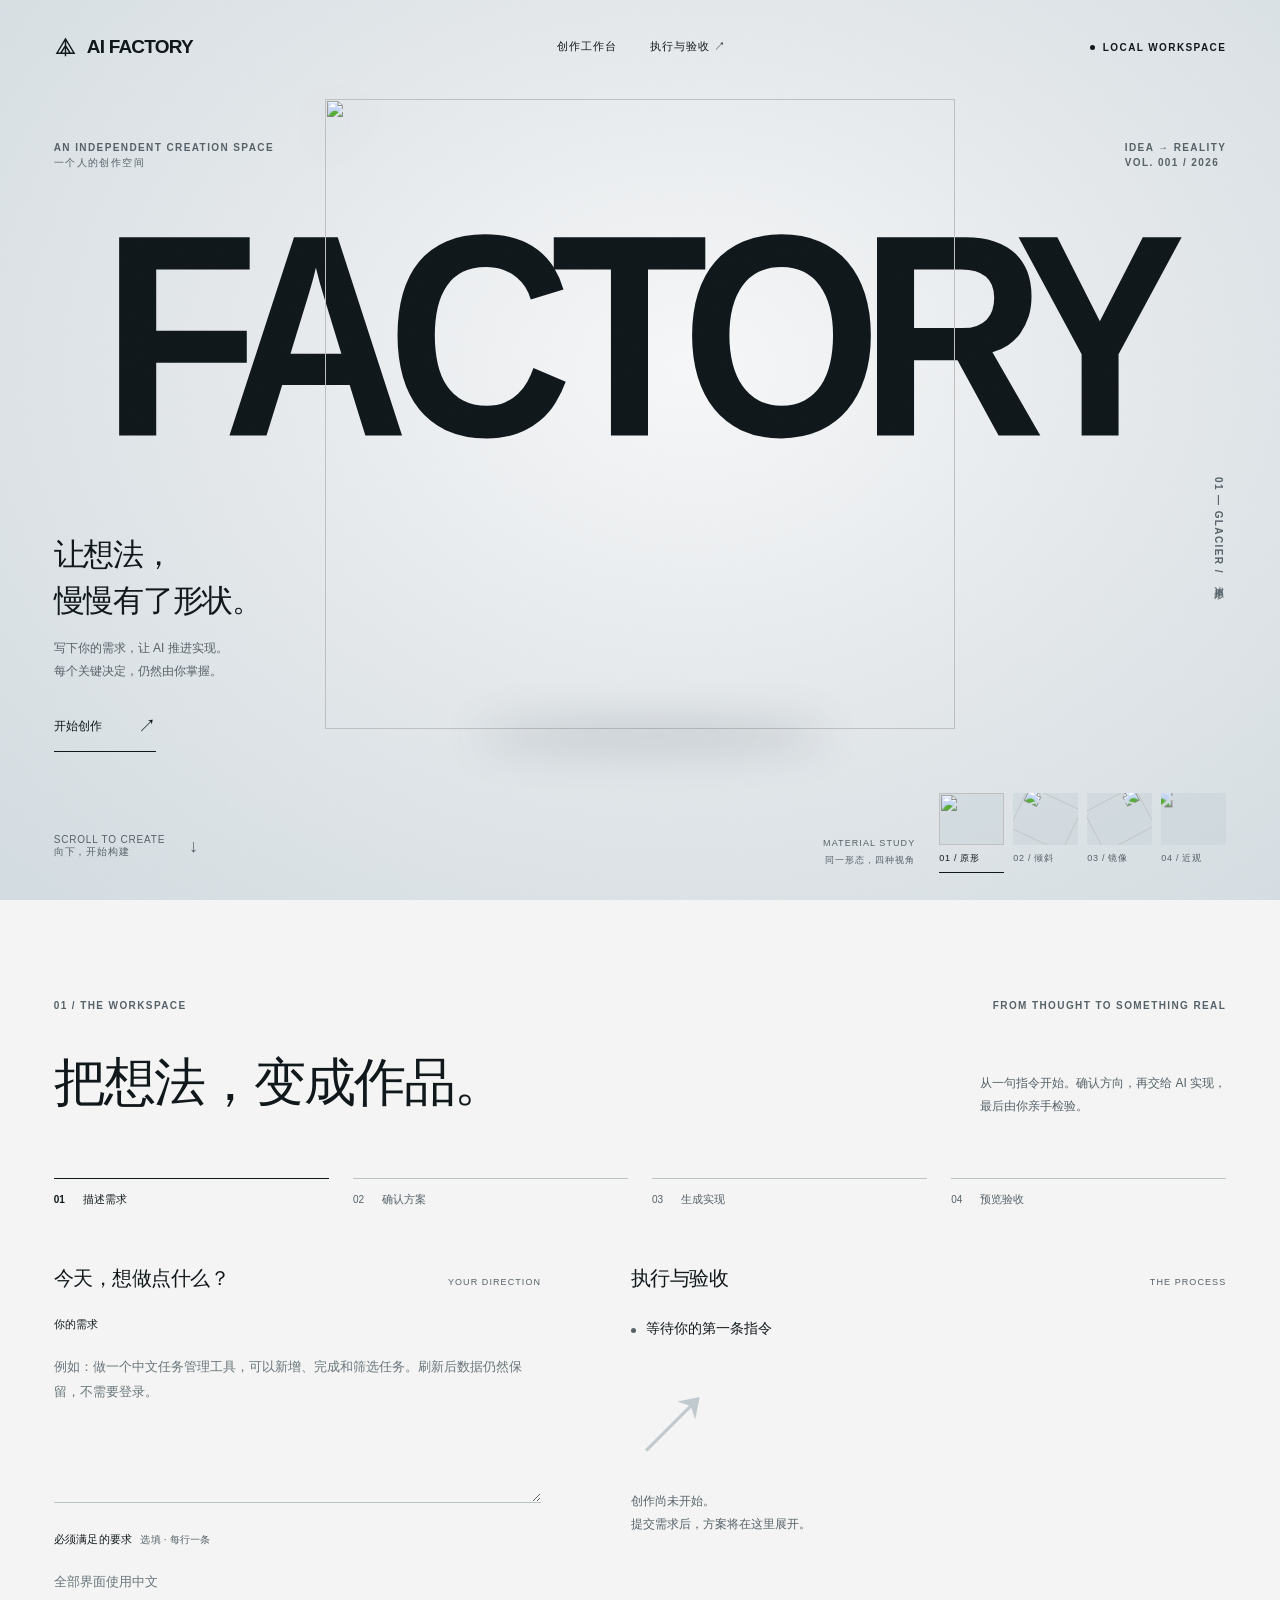
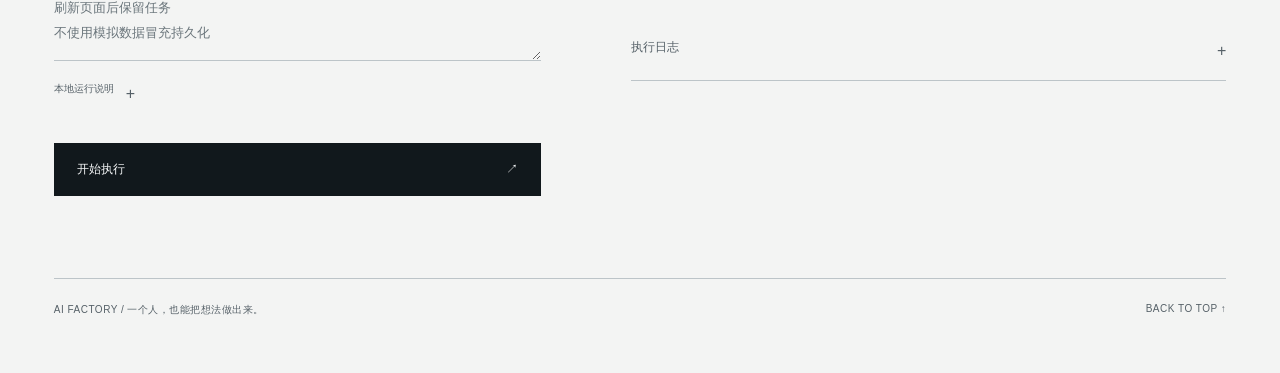
==== orchestration/web_ui.html @ e08581ed "fix(web): hide unfocused skip link during long-page rendering" ====
<!doctype html>
<html lang="zh-CN">
<head>
<meta charset="utf-8">
<meta name="viewport" content="width=device-width,initial-scale=1">
<meta name="theme-color" content="#e4e8eb">
<title>AI Factory — 从想法，到作品</title>
<link rel="preload" as="image" href="/assets/glacier.png">
<link rel="icon" type="image/png" href="/assets/glacier.png">
<style>
/* Arctic editorial: typography, a single material study, and open space. */
.skip-link:not(:focus){clip-path:inset(50%)}
:root{--canvas:#e4e8eb;--paper:#f3f4f3;--ink:#11181c;--muted:#566168;--line:#bcc4c8;--ease:cubic-bezier(.22,1,.36,1);--gutter:clamp(24px,4.2vw,80px);font-family:Arial,"Microsoft YaHei",sans-serif;color:var(--ink);background:var(--canvas);font-synthesis:none}
*{box-sizing:border-box}html{scroll-behavior:smooth;scroll-padding-top:32px}body{margin:0}::selection{background:#263c46;color:#fff}a{color:inherit}button,textarea{font:inherit}button,a,summary{-webkit-tap-highlight-color:transparent}button{cursor:pointer}button:disabled{opacity:.45;cursor:wait}[hidden]{display:none!important}a:focus-visible,button:focus-visible,summary:focus-visible,textarea:focus-visible{outline:2px solid #314e60;outline-offset:5px}.skip-link{position:fixed;top:12px;left:12px;transform:translateY(-160%);background:var(--ink);color:white;padding:14px;z-index:20}.skip-link:focus{transform:none}
.micro{font-size:10px;line-height:1.5;letter-spacing:.14em;text-transform:uppercase;font-weight:600}.muted{color:var(--muted);font-size:12px;line-height:1.9}.hero{position:relative;height:100svh;min-height:760px;max-height:1200px;isolation:isolate;overflow:hidden;background:radial-gradient(ellipse at 54% 41%,#f6f7f8 0%,#e4e8eb 48%,#d3dce1 100%)}
.grain{position:absolute;inset:0;width:100%;height:100%;pointer-events:none;opacity:.035;z-index:5}
.masthead{position:relative;z-index:6;padding:30px var(--gutter);display:flex;align-items:center;justify-content:space-between;gap:24px}.wordmark{font-size:19px;font-weight:800;letter-spacing:-.8px;text-decoration:none;display:flex;align-items:center;gap:10px}.wordmark svg{width:23px;height:23px}.masthead nav{display:flex;gap:34px}.masthead nav a{text-decoration:none;font-size:11px;letter-spacing:.08em;padding:9px 0;border-bottom:1px solid transparent}.masthead nav a:hover{border-color:var(--ink)}.local-label{display:flex;align-items:center;gap:8px}.local-label:before{content:'';height:5px;width:5px;background:var(--ink);border-radius:50%}
.hero-kicker{position:absolute;left:var(--gutter);top:140px;z-index:4;margin:0;color:var(--muted)}.edition{position:absolute;right:var(--gutter);top:140px;z-index:4;margin:0;color:var(--muted)}
.display-word{position:absolute;left:0;top:26%;width:100%;margin:0;text-align:center;font-size:clamp(130px,20.1vw,380px);line-height:.8;letter-spacing:-.085em;font-weight:900;transform:scaleY(1.12);padding-right:.055em;user-select:none;animation:word-enter 1.4s var(--ease) both}
.art-parallax{position:absolute;left:50%;top:46%;width:min(53vw,70vh,780px);aspect-ratio:1;translate:-50% -50%;z-index:2;pointer-events:none;transform:translate3d(var(--px,0px),var(--py,0px),0) rotate(var(--pr,0deg));transition:transform .9s var(--ease)}
.art-parallax:after{content:'';position:absolute;left:24%;right:20%;bottom:-3%;height:4%;border-radius:50%;background:#465761;filter:blur(22px);opacity:.25}.scene{position:absolute;inset:0;margin:0;opacity:0;transform:scale(.93);filter:blur(10px);transition:opacity .85s var(--ease),transform 1s var(--ease),filter .9s var(--ease)}.scene.active{opacity:1;transform:scale(1);filter:blur(0)}.scene img{display:block;width:100%;height:100%;object-fit:contain;filter:drop-shadow(0 12px 22px #3a4e5914)}.scene--tilt img{transform:rotate(25deg) scale(.9)}.scene--reverse img{transform:rotate(-28deg) scaleX(-1) scale(.88)}.scene--detail img{transform:rotate(8deg) scale(1.22)}.art-enter{position:absolute;inset:0;animation:art-enter 1.7s var(--ease) both}
.material-index{position:absolute;top:53%;right:var(--gutter);writing-mode:vertical-rl;color:var(--muted);z-index:4}.hero-copy{position:absolute;bottom:148px;left:var(--gutter);z-index:4;max-width:320px;animation:copy-enter 1.5s .2s var(--ease) both}.hero-copy h1{font-size:clamp(27px,2.4vw,38px);line-height:1.5;font-weight:500;letter-spacing:-1.3px;margin:0 0 13px}.hero-copy p{font-size:12px;line-height:1.9;color:var(--muted);margin:0;max-width:255px}.text-link{display:inline-flex;align-items:center;justify-content:space-between;gap:36px;padding:13px 0;border-bottom:1px solid var(--ink);text-decoration:none;font-size:12px;transition:gap .3s var(--ease)}.text-link:hover{gap:50px}.hero-copy .text-link{margin-top:18px}.arrow{font-size:18px;font-weight:400}
.hero-bottom{position:absolute;left:var(--gutter);right:var(--gutter);bottom:27px;z-index:6;display:flex;justify-content:space-between;align-items:flex-end;gap:30px;animation:copy-enter 1.5s .4s var(--ease) both}.scroll-note{display:flex;gap:24px;align-items:center;text-decoration:none;color:var(--muted);font-size:10px;letter-spacing:.08em;padding:14px 0}.scroll-note span:last-child{font-size:18px}.study-selector{display:flex;align-items:flex-end;gap:24px}.study-caption{font-size:9px;line-height:1.9;letter-spacing:.12em;color:var(--muted);text-align:right;padding-bottom:4px}.scene-controls{display:flex;gap:9px}.scene-button{width:65px;padding:0;border:0;border-bottom:1px solid transparent;background:transparent;color:var(--muted);text-align:left;transition:border-color .25s}.scene-button .thumb{display:block;height:52px;overflow:hidden;background:#b5c2cb40;transition:background .3s}.scene-button img{width:100%;height:100%;object-fit:contain;transition:transform .6s var(--ease)}.scene-button:nth-child(2) img{transform:rotate(25deg) scale(.9)}.scene-button:nth-child(3) img{transform:rotate(-28deg) scaleX(-1) scale(.88)}.scene-button:nth-child(4) img{transform:scale(1.45)}.scene-button span:last-child{display:block;font-size:9px;letter-spacing:.08em;padding:7px 0}.scene-button[aria-pressed=true]{border-color:var(--ink);color:var(--ink)}.scene-button:hover .thumb{background:#acbac780}.scene-button:hover img{scale:1.07}
.workbench{background:var(--paper);padding:98px var(--gutter) 56px;min-height:100svh}.section-topline{display:flex;justify-content:space-between;color:var(--muted);margin-bottom:34px}.workbench-heading{display:flex;justify-content:space-between;align-items:flex-end;gap:36px;margin-bottom:60px}.workbench-heading h2{font-size:clamp(32px,4.1vw,68px);font-weight:500;letter-spacing:-2px;line-height:1.35;margin:0}.workbench-heading p{max-width:270px;margin:0;font-size:12px;line-height:1.9;color:var(--muted)}.steps{display:grid;grid-template-columns:repeat(4,1fr);gap:24px;list-style:none;margin:0 0 58px;padding:0}.steps li{border-top:1px solid var(--line);padding-top:13px;display:flex;align-items:center;gap:18px;color:var(--muted);font-size:11px}.steps b{font-size:10px;font-weight:400}.steps .active{border-color:var(--ink);color:var(--ink)}.steps .active b{font-weight:700}.steps .done{border-color:#657a83}.steps .done b:after{content:' ✓';font-size:9px}
.workspace-grid{display:grid;grid-template-columns:minmax(0,.9fr) minmax(0,1.1fr);gap:clamp(40px,7vw,120px);align-items:start}.input-section,.execution-section{min-width:0}.section-heading{display:flex;justify-content:space-between;align-items:baseline;gap:20px;margin-bottom:24px}.section-heading h3{font-size:20px;font-weight:500;letter-spacing:-.5px;margin:0}.section-heading>span{font-size:9px;letter-spacing:.12em;color:var(--muted)}label{display:block;font-size:11px;letter-spacing:.02em;margin:25px 0 10px}.optional{color:var(--muted);font-size:10px;margin-left:8px}textarea{width:100%;border:0;border-bottom:1px solid var(--line);border-radius:0;background:transparent;color:var(--ink);padding:12px 0;font-size:14px;line-height:1.95;resize:vertical;min-height:80px;transition:border-color .25s}textarea::placeholder{color:#6a757b;font-size:13px}textarea:focus{outline:none;border-color:var(--ink);background:#e9edf060}textarea:focus-visible{outline-offset:3px}#idea{min-height:158px}#requirements{font-size:13px;min-height:104px}.environment-note{margin:15px 0}.environment-note summary{font-size:10px;color:var(--muted)}.environment-note p{font-size:11px;max-width:440px}button.primary{background:var(--ink);color:#f5f7f8;padding:17px 22px;display:inline-flex;justify-content:space-between;align-items:center;gap:42px;border:1px solid var(--ink);font-size:12px;min-height:50px;transition:background .25s,transform .25s}button.primary:hover:not(:disabled){background:#33434c;transform:translateY(-2px)}#start{width:100%;margin-top:20px}.secondary{color:var(--ink);background:none;border:0;border-bottom:1px solid var(--line);padding:12px 0;font-size:12px}.secondary:hover{border-color:var(--ink)}.decision-actions{display:flex;align-items:center;gap:24px;margin-top:22px}.error{font-size:12px;color:#9d332c;line-height:1.8;white-space:pre-wrap;overflow-wrap:anywhere}.error:not(:empty){margin-top:24px;padding:15px 0;border-top:1px solid #c57a72}
.status{font-size:14px;line-height:1.8;display:flex;align-items:baseline;gap:10px}.status:before{content:'';display:block;width:5px;height:5px;flex-shrink:0;border-radius:50%;background:var(--muted)}.busy .status:before{background:#314e60}.idle-space{min-height:260px;display:flex;flex-direction:column;justify-content:center;align-items:flex-start}.idle-symbol{font-size:84px;font-weight:200;line-height:1;letter-spacing:-7px;color:#c0c9ce}.idle-space p{color:var(--muted);font-size:12px;line-height:1.9;margin:22px 0}.busy .idle-space{display:none}details{border:0;border-bottom:1px solid var(--line);padding:16px 0;margin:0}summary{cursor:pointer;font-size:12px;font-weight:400;line-height:1.7;list-style:none;display:flex;justify-content:space-between;gap:16px}summary::-webkit-details-marker{display:none}summary:after{content:'+';font-size:16px;font-weight:400;color:var(--muted)}details[open]>summary:after{content:'−'}details[open]>summary{margin-bottom:18px}.environment-note{border:0;padding:0}.environment-note summary{justify-content:flex-start;gap:12px}.log-details{margin-top:20px}.log-details:not([open]){color:var(--muted)}pre{white-space:pre-wrap;overflow-wrap:anywhere;max-height:280px;overflow:auto;font:11px/1.9 Consolas,monospace;color:var(--muted);margin:0;padding:8px 0}#approval{margin-top:40px}#approvalTitle{font-size:26px;font-weight:500;letter-spacing:-.6px;margin:0 0 26px}.plan-section{margin:26px 0;line-height:1.9;font-size:13px;overflow-wrap:anywhere}.plan-section h3{font-size:11px;color:var(--muted);font-weight:400;letter-spacing:.06em;margin:0 0 12px}.plan-section p{margin:7px 0;white-space:pre-wrap}.plan-section ul{padding-left:18px;margin:10px 0}.plan-section li{padding-left:4px;margin:8px 0}.plan-section li::marker{color:#6d7c84}.plan-intro{margin:0 0 32px;padding:0 0 24px;border-bottom:1px solid var(--line)}.plan-intro strong{font-size:25px;line-height:1.5;font-weight:500;display:block;letter-spacing:-.5px}.plan-task{padding:16px 0;border-top:1px solid var(--line)}.plan-task:first-of-type{border:0}.plan-task strong{font-weight:500}.plan-task small{display:block;margin-top:8px;color:var(--muted)}.plan-meta{display:grid;grid-template-columns:75px minmax(0,1fr);gap:12px;margin:0 0 26px}.plan-meta dt{color:var(--muted)}.plan-meta dd{margin:0}details.plan-section{margin:0}.verification{margin-top:40px;padding-top:30px;border-top:1px solid var(--line)}#checks{list-style:none;padding:0;margin:0}#checks li{border-bottom:1px solid var(--line);padding:18px 0;white-space:pre-wrap;overflow-wrap:anywhere;font-size:12px;line-height:1.85}#summary{font-size:13px;line-height:1.9}#run-report{margin-top:24px}.footer{border-top:1px solid var(--line);margin-top:82px;padding-top:24px;display:flex;justify-content:space-between;gap:24px;color:var(--muted);font-size:10px;letter-spacing:.05em}.footer a{text-decoration:none}
@keyframes word-enter{from{opacity:0;transform:translateY(36px) scaleY(1.12)}to{opacity:1;transform:translateY(0) scaleY(1.12)}}@keyframes art-enter{from{opacity:0;transform:translateY(28px) scale(.93);filter:blur(8px)}to{opacity:1;transform:translateY(0) scale(1);filter:blur(0)}}@keyframes copy-enter{from{opacity:0;transform:translateY(16px)}to{opacity:1;transform:translateY(0)}}
@media(min-width:1800px){.hero-copy{bottom:180px}.workspace-grid{grid-template-columns:minmax(0,.8fr) minmax(0,1.2fr)}}
@media(max-width:1050px){.hero{min-height:720px}.art-parallax{width:min(64vw,64vh);top:43%}.display-word{top:27%}.hero-copy{bottom:135px}.hero-copy h1{font-size:28px}.workbench-heading{gap:28px}.workbench-heading p{max-width:235px}.workspace-grid{gap:42px}.study-caption{display:none}.hero-kicker,.edition{top:122px}}
@media(max-width:780px){.masthead{padding-top:23px}.local-label{display:none}.masthead nav{gap:24px}.hero{min-height:790px;max-height:1050px}.hero-kicker,.edition{top:108px;font-size:8px}.display-word{top:25%;font-size:20vw;letter-spacing:-.09em}.art-parallax{top:37%;width:min(69vw,490px)}.hero-copy{bottom:164px}.hero-copy h1{font-size:28px}.hero-copy p{max-width:290px}.material-index{top:37%;font-size:8px}.hero-bottom{bottom:25px}.hero-bottom .scroll-note{align-self:flex-end;font-size:8px;gap:12px}.scene-button{width:49px}.scene-button .thumb{height:43px}.scene-controls{gap:7px}.workbench{padding-top:65px}.workbench-heading{display:block;margin-bottom:38px}.workbench-heading p{margin-top:22px;max-width:350px}.steps{gap:14px;margin-bottom:42px}.steps li{gap:9px;font-size:10px}.workspace-grid{grid-template-columns:1fr;gap:60px}.section-heading h3{font-size:22px}.execution-section{border-top:1px solid var(--line);padding-top:32px}.idle-space{min-height:190px}.footer{margin-top:64px}.section-topline{margin-bottom:24px}}
@media(max-width:480px){.hero{height:100svh;min-height:760px}.wordmark{font-size:17px}.wordmark svg{width:19px}.masthead nav{gap:19px}.masthead nav a{font-size:10px}.masthead nav a:last-child{display:none}.hero-kicker{top:106px;max-width:180px}.edition{font-size:8px}.display-word{top:26%;font-size:20vw;letter-spacing:-.095em}.art-parallax{width:90vw;top:37%}.hero-copy{bottom:155px;max-width:290px}.hero-copy h1{font-size:27px;letter-spacing:-1px;margin-bottom:8px}.hero-copy p{font-size:11px;max-width:235px}.hero-copy .text-link{margin-top:10px}.material-index{right:19px;top:40%}.hero-bottom{align-items:flex-end;gap:10px}.scroll-note{max-width:92px;line-height:1.8}.scene-button{width:43px}.scene-button .thumb{height:39px}.scene-controls{gap:6px}.scene-button span:last-child{font-size:8px}.study-selector{gap:0}.workbench-heading h2{font-size:32px;letter-spacing:-1.5px}.section-topline{font-size:8px}.steps{gap:10px}.steps li{display:block;font-size:10px;line-height:1.8}.steps b{display:block;margin-bottom:4px}.footer{font-size:9px;flex-wrap:wrap}.plan-intro strong{font-size:22px}.decision-actions{gap:20px}.decision-actions .primary{gap:18px}}
@media(prefers-reduced-motion:reduce){html{scroll-behavior:auto}*,*:before,*:after{animation:none!important;transition:none!important}.art-parallax{transform:none!important}}
</style>
</head>
<body>
<a class="skip-link" href="#workspace">跳到需求输入</a>
<header class="hero" id="top">
  <svg class="grain" aria-hidden="true"><filter id="grain-noise"><feTurbulence type="fractalNoise" baseFrequency=".85" numOctaves="3" stitchTiles="stitch"/></filter><rect width="100%" height="100%" filter="url(#grain-noise)" opacity=".5"/></svg>
  <div class="masthead">
    <a class="wordmark" href="#top" aria-label="AI Factory 首页"><svg viewBox="0 0 24 24" fill="none" aria-hidden="true"><path d="M3 18 12 3l9 15H3Z M7 18l5-8 5 8M12 3v18" stroke="currentColor" stroke-width="1.5"/></svg>AI FACTORY</a>
    <nav aria-label="主导航"><a href="#workspace">创作工作台</a><a href="#execution">执行与验收 ↗</a></nav>
    <span class="local-label micro">LOCAL WORKSPACE</span>
  </div>
  <p class="hero-kicker micro">AN INDEPENDENT CREATION SPACE<br>一个人的创作空间</p>
  <p class="edition micro">IDEA → REALITY<br>VOL. 001 / 2026</p>
  <div class="display-word" aria-hidden="true">FACTORY</div>
  <div class="art-parallax" aria-hidden="true"><div class="art-enter">
    <figure class="scene active"><img src="/assets/glacier.png" width="1280" height="1280" fetchpriority="high" alt=""></figure>
    <figure class="scene scene--tilt"><img src="/assets/glacier.png" width="1280" height="1280" alt=""></figure>
    <figure class="scene scene--reverse"><img src="/assets/glacier.png" width="1280" height="1280" alt=""></figure>
    <figure class="scene scene--detail"><img src="/assets/glacier.png" width="1280" height="1280" alt=""></figure>
  </div></div>
  <span class="material-index micro" id="material-label" aria-live="polite">01 — GLACIER / 冰川原形</span>
  <div class="hero-copy"><h1>让想法，<br>慢慢有了形状。</h1><p>写下你的需求，让 AI 推进实现。<br>每个关键决定，仍然由你掌握。</p><a class="text-link" href="#workspace">开始创作 <span class="arrow" aria-hidden="true">↗</span></a></div>
  <div class="hero-bottom">
    <a class="scroll-note" href="#workspace"><span>SCROLL TO CREATE<br>向下，开始构建</span><span aria-hidden="true">↓</span></a>
    <div class="study-selector"><span class="study-caption">MATERIAL STUDY<br>同一形态，四种视角</span><div class="scene-controls" role="group" aria-label="选择冰质雕塑视角">
      <button class="scene-button" type="button" aria-pressed="true" aria-label="视角一：冰川原形" data-scene="0"><span class="thumb"><img src="/assets/glacier.png" width="65" height="52" alt=""></span><span>01 / 原形</span></button>
      <button class="scene-button" type="button" aria-pressed="false" aria-label="视角二：悬浮倾斜" data-scene="1"><span class="thumb"><img src="/assets/glacier.png" width="65" height="52" alt=""></span><span>02 / 倾斜</span></button>
      <button class="scene-button" type="button" aria-pressed="false" aria-label="视角三：镜像折面" data-scene="2"><span class="thumb"><img src="/assets/glacier.png" width="65" height="52" alt=""></span><span>03 / 镜像</span></button>
      <button class="scene-button" type="button" aria-pressed="false" aria-label="视角四：近观肌理" data-scene="3"><span class="thumb"><img src="/assets/glacier.png" width="65" height="52" alt=""></span><span>04 / 近观</span></button>
    </div></div>
  </div>
</header>
<main class="workbench" id="workspace">
  <div class="section-topline micro"><span>01 / THE WORKSPACE</span><span>FROM THOUGHT TO SOMETHING REAL</span></div>
  <div class="workbench-heading"><h2>把想法，变成作品。</h2><p>从一句指令开始。确认方向，再交给 AI 实现，<br>最后由你亲手检验。</p></div>
  <ol class="steps" aria-label="执行阶段"><li class="active" aria-current="step"><b>01</b>描述需求</li><li><b>02</b>确认方案</li><li><b>03</b>生成实现</li><li><b>04</b>预览验收</li></ol>
  <div class="workspace-grid">
    <section class="input-section" aria-labelledby="input-title">
      <div class="section-heading"><h3 id="input-title">今天，想做点什么？</h3><span>YOUR DIRECTION</span></div>
      <form id="request">
        <label for="idea">你的需求</label><textarea id="idea" rows="5" required maxlength="30000" placeholder="例如：做一个中文任务管理工具，可以新增、完成和筛选任务。刷新后数据仍然保留，不需要登录。"></textarea>
        <label for="requirements">必须满足的要求<span class="optional">选填 · 每行一条</span></label><textarea id="requirements" rows="3" placeholder="全部界面使用中文&#10;刷新页面后保留任务&#10;不使用模拟数据冒充持久化"></textarea>
        <details class="environment-note"><summary>本地运行说明</summary><p class="muted">支持 Next.js 应用。模型凭据从本地环境读取，请勿填写在需求中。生成代码在本机安装依赖和运行，尚无容器隔离。</p></details>
        <button id="start" class="primary" type="submit"><span>开始执行</span><span aria-hidden="true">↗</span></button>
      </form>
      <div id="error" class="error" role="alert"></div>
    </section>
    <section class="execution-section" id="execution" aria-labelledby="execution-title">
      <div class="section-heading"><h3 id="execution-title">执行与验收</h3><span>THE PROCESS</span></div>
      <div id="status" class="status" aria-live="polite">等待你的第一条指令</div>
      <div class="idle-space"><span class="idle-symbol" aria-hidden="true">↗</span><p>创作尚未开始。<br>提交需求后，方案将在这里展开。</p></div>
      <details class="log-details"><summary>执行日志</summary><pre id="logs">提交后，这里会展示实际执行进度。</pre></details>
      <div id="approval" hidden>
        <h2 id="approvalTitle" tabindex="-1"></h2><div id="plan"></div>
        <p><a id="preview" class="text-link" target="_blank" rel="noopener" hidden>打开应用预览 ↗</a></p>
        <label for="feedback">审批反馈<span class="optional">可填写调整意见或拒绝原因</span></label><textarea id="feedback" rows="2" maxlength="5000" placeholder="哪些地方需要调整？"></textarea>
        <div class="decision-actions"><button id="approve" class="primary">批准并继续 <span aria-hidden="true">↗</span></button><button id="reject" class="secondary">拒绝此方案</button></div>
      </div>
      <div class="verification" id="verification" hidden>
        <div class="section-heading"><h3>指令核对</h3><span>REQUIREMENT CHECK</span></div><div id="summary"></div><ul id="checks"></ul>
        <p class="muted">代码证据核对由模型辅助完成，不等同于业务测试或上线认证。缺失或不确定项会阻止验收。</p>
      </div>
      <details id="run-report" hidden><summary>完整运行报告</summary><pre id="report"></pre><button id="download" class="secondary">下载报告 JSON ↓</button></details>
    </section>
  </div>
  <footer class="footer"><span>AI FACTORY / 一个人，也能把想法做出来。</span><a href="#top">BACK TO TOP ↑</a></footer>
</main>

<script>

// Native motion keeps this local, dependency-free workbench lightweight.
const reducedMotion=matchMedia('(prefers-reduced-motion: reduce)');
const finePointer=matchMedia('(hover: hover) and (pointer: fine)');
const hero=document.querySelector('.hero'),art=document.querySelector('.art-parallax');
const sceneNames=['01 — GLACIER / 冰川原形','02 — SUSPENDED / 悬浮倾斜','03 — REFLECTION / 镜像折面','04 — DETAIL / 近观肌理'];
const sceneButtons=[...document.querySelectorAll('.scene-button')];
function selectScene(index){
 document.querySelectorAll('.scene').forEach((scene,i)=>scene.classList.toggle('active',i===index));
 sceneButtons.forEach((button,i)=>button.setAttribute('aria-pressed',String(i===index)));
 document.getElementById('material-label').textContent=sceneNames[index];
}
sceneButtons.forEach((button,i)=>{
 button.addEventListener('click',()=>selectScene(i));
 button.addEventListener('keydown',event=>{
  if(!['ArrowLeft','ArrowRight','Home','End'].includes(event.key))return;
  event.preventDefault();
  const next=event.key==='Home'?0:event.key==='End'?3:(i+(event.key==='ArrowRight'?1:3))%4;
  selectScene(next);sceneButtons[next].focus();
 });
});
let pointerFrame=0,pointerX=0,pointerY=0;
function resetParallax(){cancelAnimationFrame(pointerFrame);pointerFrame=0;art.style.removeProperty('--px');art.style.removeProperty('--py');art.style.removeProperty('--pr')}
hero.addEventListener('pointermove',event=>{
 if(reducedMotion.matches||!finePointer.matches||event.pointerType==='touch')return;
 const bounds=hero.getBoundingClientRect();
 pointerX=(event.clientX-bounds.left)/bounds.width-.5;pointerY=(event.clientY-bounds.top)/bounds.height-.5;
 if(pointerFrame)return;
 pointerFrame=requestAnimationFrame(()=>{
  art.style.setProperty('--px',pointerX*20+'px');art.style.setProperty('--py',pointerY*16+'px');art.style.setProperty('--pr',pointerX*2+'deg');pointerFrame=0;
 });
});
hero.addEventListener('pointerleave',resetParallax);
reducedMotion.addEventListener('change',resetParallax);finePointer.addEventListener('change',resetParallax);

const token='__TOKEN__';let job=null,timer=null,last=null,waiting=null;
const $=id=>document.getElementById(id);
async function api(path,body){const r=await fetch(path,{method:body?'POST':'GET',headers:{'X-Factory-Token':token,'Content-Type':'application/json'},body:body?JSON.stringify(body):undefined});const d=await r.json();if(!r.ok)throw Error(d.error||'请求失败');return d}
// Render model output as text nodes: never interpret generated HTML.
let approvalKey='';
function node(tag,text,cls){const el=document.createElement(tag);if(text!=null)el.textContent=String(text);if(cls)el.className=cls;return el}
function renderApproval(state,stage){
 const key=JSON.stringify([stage,state.product_spec,state.architecture,state.dag,state.requirements,state.acceptance_report]);
 if(key===approvalKey)return;approvalKey=key;
 const root=$('plan');root.replaceChildren();
 function section(title){const box=node('section',null,'plan-section');box.appendChild(node('h3',title));root.appendChild(box);return box}
 function list(title,items,collapsed=false){if(!Array.isArray(items)||!items.length)return;let box;if(collapsed){box=node('details',null,'plan-section');box.appendChild(node('summary',title+' · '+items.length+' 项'));root.appendChild(box)}else box=section(title);const ul=node('ul');for(const item of items)ul.appendChild(node('li',item));box.appendChild(ul)}
 if(stage!=='plan'){
  section('验收摘要').appendChild(node('p',state.acceptance_report?.summary||'请打开预览，检查实际操作是否符合你的需求。'));
  section('请重点确认').appendChild(node('p','页面内容、关键操作和数据保存是否符合预期。批准后本次预览服务会停止。'));
  return;
 }
 const spec=state.product_spec||{},arch=state.architecture||{};
 const intro=section('要做的产品');intro.classList.add('plan-intro');
 intro.appendChild(node('strong',spec.project_name||'未命名项目'));
 intro.appendChild(node('p',spec.one_liner||'尚未提供产品说明'));
 if(spec.target_users)intro.appendChild(node('p','面向用户：'+spec.target_users,'muted'));
 list('你的必须满足项',state.requirements);
 list('核心功能',spec.core_features);
 list('本次会做',spec.mvp_in_scope);
 list('本次暂不做 · 请确认是否符合预期',spec.mvp_out_of_scope);
 list('使用场景',(spec.user_stories||[]).map(x=>'作为'+x.as_a+'，希望'+x.i_want+'，以便'+x.so_that+'。'),true);
 list('成功标准',spec.success_metrics,true);
 list('需要留意的问题',spec.risks,true);
 const tasks=state.dag?.nodes||[];
 if(tasks.length){const box=node('details',null,'plan-section');box.appendChild(node('summary','查看实施计划 · '+tasks.length+' 项任务'));root.appendChild(box);
 tasks.forEach((task,i)=>{const row=node('div',null,'plan-task');row.appendChild(node('strong',(i+1)+'. '+(task.done_criteria||task.id)));const risk={low:'低',medium:'中',high:'高'}[task.risk]||'待评估';row.appendChild(node('small','风险：'+risk+' · 预估工作量：'+task.est_minutes+' 分钟（模型估计，非实际等待时间）'));box.appendChild(row)});
 }
 const detail=node('details');detail.appendChild(node('summary','查看技术方案'));const technical=node('div',null,'plan-section');detail.appendChild(technical);
 const names={frontend:'界面',styling:'样式',backend:'后端',database:'数据存储',auth:'用户认证',deploy:'部署方式'};
 const dl=node('dl',null,'plan-meta');for(const [k,v] of Object.entries(arch.stack||{})){dl.appendChild(node('dt',names[k]||k));dl.appendChild(node('dd',v))}technical.appendChild(dl);
 if(arch.data_model){technical.appendChild(node('h3','数据设计'));technical.appendChild(node('p',arch.data_model))}
 for(const adr of arch.adrs||[]){technical.appendChild(node('strong',adr.title));technical.appendChild(node('p',adr.decision));technical.appendChild(node('p',adr.rationale,'muted'))}
 if(arch.api_design?.length){technical.appendChild(node('h3','接口计划'));for(const api of arch.api_design)technical.appendChild(node('p',api.method+' '+api.path+' — '+api.purpose))}
 root.appendChild(detail);
 section('批准前请确认').appendChild(node('p','功能范围是否完整？“本次暂不做”是否遗漏了必要功能？确认后将开始生成代码。若方案不符，请填写反馈并拒绝。','muted'));
}
async function poll(){try{const d=await api('/api/jobs/'+job);last=d;waiting=d.waiting;const s=d.state;document.body.classList.add('busy');const step=s.gate_2_approved||d.waiting==='preview'?3:d.waiting==='plan'?1:s.build_dir?2:1;document.querySelectorAll('.steps li').forEach((el,i)=>{el.classList.toggle('active',i===step);el.classList.toggle('done',i<step);if(i===step)el.setAttribute('aria-current','step');else el.removeAttribute('aria-current')});$('status').textContent=d.done?(s.phase==='failed'?'执行未通过':s.phase.endsWith('rejected')?'已拒绝':s.gate_2_approved?'人工验收通过':'任务结束'):d.waiting?'等待你的审批':'正在执行';$('logs').textContent=d.logs.join('\n');$('error').textContent=s.errors.join('\n');$('report').textContent=JSON.stringify(s,null,2);$('approval').hidden=!d.waiting;$('start').disabled=!d.done;$('approve').disabled=false;$('reject').disabled=false;
if(d.waiting){$('reject').textContent=d.waiting==='plan'?'拒绝此方案':'拒绝验收';$('approvalTitle').textContent=d.waiting==='plan'?'确认需求与方案':'确认应用预览';renderApproval(s,d.waiting);$('preview').hidden=d.waiting!=='preview';if(d.waiting==='preview')$('preview').href=s.preview_url}
$('run-report').hidden=false;const a=s.acceptance_report;$('verification').hidden=!a;$('summary').textContent=a?a.summary:'';$('checks').replaceChildren();if(a)for(const c of a.checks){const li=document.createElement('li');li.textContent=c.id+' · '+({implemented:'已找到代码证据',missing:'缺失',uncertain:'待确认'}[c.status])+'\n'+c.reason+'\n'+c.file+(c.evidence?'\n'+c.evidence:'');$('checks').appendChild(li)}if(d.done){clearInterval(timer);sessionStorage.removeItem('factoryJob')}}catch(e){$('error').textContent=e.message;clearInterval(timer);$('start').disabled=false}}
$('request').onsubmit=async e=>{e.preventDefault();$('start').disabled=true;$('error').textContent='';try{const d=await api('/api/jobs',{idea:$('idea').value,requirements:$('requirements').value.split('\n').map(s=>s.trim()).filter(Boolean)});job=d.id;approvalKey='';$('execution').scrollIntoView({behavior:reducedMotion.matches?'instant':'smooth',block:'start'});sessionStorage.setItem('factoryJob',job);clearInterval(timer);await poll();timer=setInterval(poll,1500)}catch(e){$('error').textContent=e.message;$('start').disabled=false}};
async function decide(approved){$('approve').disabled=true;$('reject').disabled=true;try{await api('/api/jobs/'+job+'/decision',{stage:waiting,approved,feedback:$('feedback').value});$('feedback').value='';await poll()}catch(e){$('error').textContent=e.message;$('approve').disabled=false;$('reject').disabled=false}}
$('approve').onclick=()=>decide(true);$('reject').onclick=()=>decide(false);
$('download').onclick=()=>{if(!last)return;const url=URL.createObjectURL(new Blob([JSON.stringify(last.state,null,2)],{type:'application/json'}));const a=document.createElement('a');a.href=url;a.download='factory-'+job+'.json';a.click();setTimeout(()=>URL.revokeObjectURL(url),1000)};
job=sessionStorage.getItem('factoryJob');if(job){poll();timer=setInterval(poll,1500)}

</script>
</body>
</html>
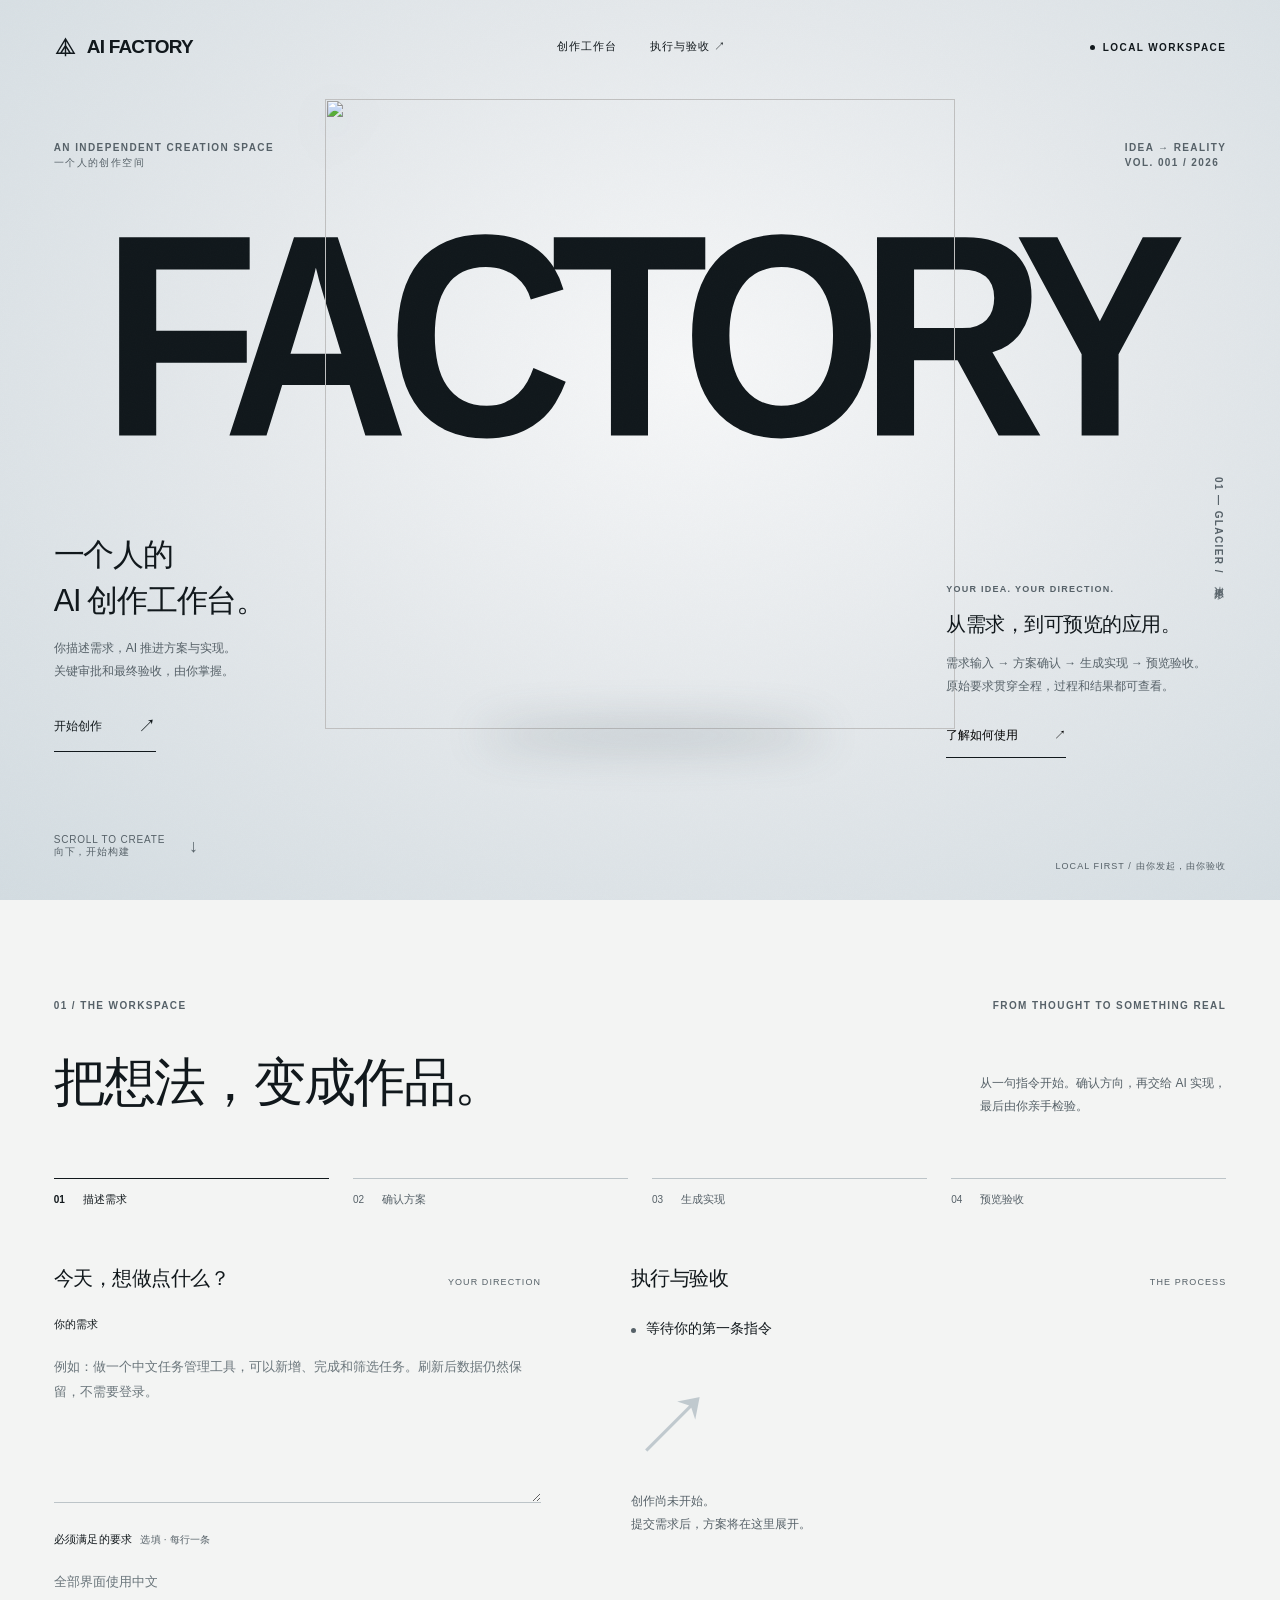
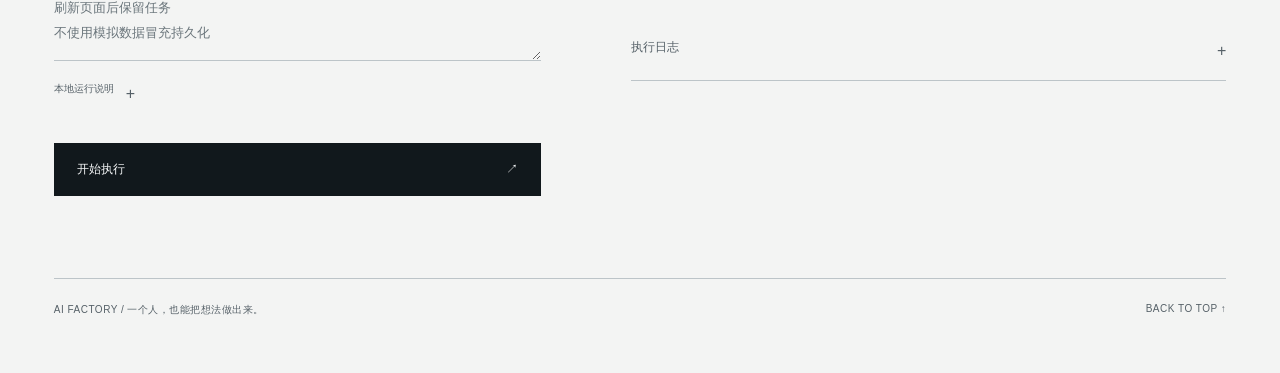
==== commit eaa80dc9: "feat(web): add crystal cursor and system manual to focused hero" ====
--- a/orchestration/web_ui.html
+++ b/orchestration/web_ui.html
@@ -20,19 +20,34 @@
 .art-parallax{position:absolute;left:50%;top:46%;width:min(53vw,70vh,780px);aspect-ratio:1;translate:-50% -50%;z-index:2;pointer-events:none;transform:translate3d(var(--px,0px),var(--py,0px),0) rotate(var(--pr,0deg));transition:transform .9s var(--ease)}
 .art-parallax:after{content:'';position:absolute;left:24%;right:20%;bottom:-3%;height:4%;border-radius:50%;background:#465761;filter:blur(22px);opacity:.25}.scene{position:absolute;inset:0;margin:0;opacity:0;transform:scale(.93);filter:blur(10px);transition:opacity .85s var(--ease),transform 1s var(--ease),filter .9s var(--ease)}.scene.active{opacity:1;transform:scale(1);filter:blur(0)}.scene img{display:block;width:100%;height:100%;object-fit:contain;filter:drop-shadow(0 12px 22px #3a4e5914)}.scene--tilt img{transform:rotate(25deg) scale(.9)}.scene--reverse img{transform:rotate(-28deg) scaleX(-1) scale(.88)}.scene--detail img{transform:rotate(8deg) scale(1.22)}.art-enter{position:absolute;inset:0;animation:art-enter 1.7s var(--ease) both}
 .material-index{position:absolute;top:53%;right:var(--gutter);writing-mode:vertical-rl;color:var(--muted);z-index:4}.hero-copy{position:absolute;bottom:148px;left:var(--gutter);z-index:4;max-width:320px;animation:copy-enter 1.5s .2s var(--ease) both}.hero-copy h1{font-size:clamp(27px,2.4vw,38px);line-height:1.5;font-weight:500;letter-spacing:-1.3px;margin:0 0 13px}.hero-copy p{font-size:12px;line-height:1.9;color:var(--muted);margin:0;max-width:255px}.text-link{display:inline-flex;align-items:center;justify-content:space-between;gap:36px;padding:13px 0;border-bottom:1px solid var(--ink);text-decoration:none;font-size:12px;transition:gap .3s var(--ease)}.text-link:hover{gap:50px}.hero-copy .text-link{margin-top:18px}.arrow{font-size:18px;font-weight:400}
-.hero-bottom{position:absolute;left:var(--gutter);right:var(--gutter);bottom:27px;z-index:6;display:flex;justify-content:space-between;align-items:flex-end;gap:30px;animation:copy-enter 1.5s .4s var(--ease) both}.scroll-note{display:flex;gap:24px;align-items:center;text-decoration:none;color:var(--muted);font-size:10px;letter-spacing:.08em;padding:14px 0}.scroll-note span:last-child{font-size:18px}.study-selector{display:flex;align-items:flex-end;gap:24px}.study-caption{font-size:9px;line-height:1.9;letter-spacing:.12em;color:var(--muted);text-align:right;padding-bottom:4px}.scene-controls{display:flex;gap:9px}.scene-button{width:65px;padding:0;border:0;border-bottom:1px solid transparent;background:transparent;color:var(--muted);text-align:left;transition:border-color .25s}.scene-button .thumb{display:block;height:52px;overflow:hidden;background:#b5c2cb40;transition:background .3s}.scene-button img{width:100%;height:100%;object-fit:contain;transition:transform .6s var(--ease)}.scene-button:nth-child(2) img{transform:rotate(25deg) scale(.9)}.scene-button:nth-child(3) img{transform:rotate(-28deg) scaleX(-1) scale(.88)}.scene-button:nth-child(4) img{transform:scale(1.45)}.scene-button span:last-child{display:block;font-size:9px;letter-spacing:.08em;padding:7px 0}.scene-button[aria-pressed=true]{border-color:var(--ink);color:var(--ink)}.scene-button:hover .thumb{background:#acbac780}.scene-button:hover img{scale:1.07}
+.hero-bottom{position:absolute;left:var(--gutter);right:var(--gutter);bottom:27px;z-index:6;display:flex;justify-content:space-between;align-items:flex-end;gap:30px;animation:copy-enter 1.5s .4s var(--ease) both}.scroll-note{display:flex;gap:24px;align-items:center;text-decoration:none;color:var(--muted);font-size:10px;letter-spacing:.08em;padding:14px 0}.scroll-note span:last-child{font-size:18px}
 .workbench{background:var(--paper);padding:98px var(--gutter) 56px;min-height:100svh}.section-topline{display:flex;justify-content:space-between;color:var(--muted);margin-bottom:34px}.workbench-heading{display:flex;justify-content:space-between;align-items:flex-end;gap:36px;margin-bottom:60px}.workbench-heading h2{font-size:clamp(32px,4.1vw,68px);font-weight:500;letter-spacing:-2px;line-height:1.35;margin:0}.workbench-heading p{max-width:270px;margin:0;font-size:12px;line-height:1.9;color:var(--muted)}.steps{display:grid;grid-template-columns:repeat(4,1fr);gap:24px;list-style:none;margin:0 0 58px;padding:0}.steps li{border-top:1px solid var(--line);padding-top:13px;display:flex;align-items:center;gap:18px;color:var(--muted);font-size:11px}.steps b{font-size:10px;font-weight:400}.steps .active{border-color:var(--ink);color:var(--ink)}.steps .active b{font-weight:700}.steps .done{border-color:#657a83}.steps .done b:after{content:' ✓';font-size:9px}
 .workspace-grid{display:grid;grid-template-columns:minmax(0,.9fr) minmax(0,1.1fr);gap:clamp(40px,7vw,120px);align-items:start}.input-section,.execution-section{min-width:0}.section-heading{display:flex;justify-content:space-between;align-items:baseline;gap:20px;margin-bottom:24px}.section-heading h3{font-size:20px;font-weight:500;letter-spacing:-.5px;margin:0}.section-heading>span{font-size:9px;letter-spacing:.12em;color:var(--muted)}label{display:block;font-size:11px;letter-spacing:.02em;margin:25px 0 10px}.optional{color:var(--muted);font-size:10px;margin-left:8px}textarea{width:100%;border:0;border-bottom:1px solid var(--line);border-radius:0;background:transparent;color:var(--ink);padding:12px 0;font-size:14px;line-height:1.95;resize:vertical;min-height:80px;transition:border-color .25s}textarea::placeholder{color:#6a757b;font-size:13px}textarea:focus{outline:none;border-color:var(--ink);background:#e9edf060}textarea:focus-visible{outline-offset:3px}#idea{min-height:158px}#requirements{font-size:13px;min-height:104px}.environment-note{margin:15px 0}.environment-note summary{font-size:10px;color:var(--muted)}.environment-note p{font-size:11px;max-width:440px}button.primary{background:var(--ink);color:#f5f7f8;padding:17px 22px;display:inline-flex;justify-content:space-between;align-items:center;gap:42px;border:1px solid var(--ink);font-size:12px;min-height:50px;transition:background .25s,transform .25s}button.primary:hover:not(:disabled){background:#33434c;transform:translateY(-2px)}#start{width:100%;margin-top:20px}.secondary{color:var(--ink);background:none;border:0;border-bottom:1px solid var(--line);padding:12px 0;font-size:12px}.secondary:hover{border-color:var(--ink)}.decision-actions{display:flex;align-items:center;gap:24px;margin-top:22px}.error{font-size:12px;color:#9d332c;line-height:1.8;white-space:pre-wrap;overflow-wrap:anywhere}.error:not(:empty){margin-top:24px;padding:15px 0;border-top:1px solid #c57a72}
 .status{font-size:14px;line-height:1.8;display:flex;align-items:baseline;gap:10px}.status:before{content:'';display:block;width:5px;height:5px;flex-shrink:0;border-radius:50%;background:var(--muted)}.busy .status:before{background:#314e60}.idle-space{min-height:260px;display:flex;flex-direction:column;justify-content:center;align-items:flex-start}.idle-symbol{font-size:84px;font-weight:200;line-height:1;letter-spacing:-7px;color:#c0c9ce}.idle-space p{color:var(--muted);font-size:12px;line-height:1.9;margin:22px 0}.busy .idle-space{display:none}details{border:0;border-bottom:1px solid var(--line);padding:16px 0;margin:0}summary{cursor:pointer;font-size:12px;font-weight:400;line-height:1.7;list-style:none;display:flex;justify-content:space-between;gap:16px}summary::-webkit-details-marker{display:none}summary:after{content:'+';font-size:16px;font-weight:400;color:var(--muted)}details[open]>summary:after{content:'−'}details[open]>summary{margin-bottom:18px}.environment-note{border:0;padding:0}.environment-note summary{justify-content:flex-start;gap:12px}.log-details{margin-top:20px}.log-details:not([open]){color:var(--muted)}pre{white-space:pre-wrap;overflow-wrap:anywhere;max-height:280px;overflow:auto;font:11px/1.9 Consolas,monospace;color:var(--muted);margin:0;padding:8px 0}#approval{margin-top:40px}#approvalTitle{font-size:26px;font-weight:500;letter-spacing:-.6px;margin:0 0 26px}.plan-section{margin:26px 0;line-height:1.9;font-size:13px;overflow-wrap:anywhere}.plan-section h3{font-size:11px;color:var(--muted);font-weight:400;letter-spacing:.06em;margin:0 0 12px}.plan-section p{margin:7px 0;white-space:pre-wrap}.plan-section ul{padding-left:18px;margin:10px 0}.plan-section li{padding-left:4px;margin:8px 0}.plan-section li::marker{color:#6d7c84}.plan-intro{margin:0 0 32px;padding:0 0 24px;border-bottom:1px solid var(--line)}.plan-intro strong{font-size:25px;line-height:1.5;font-weight:500;display:block;letter-spacing:-.5px}.plan-task{padding:16px 0;border-top:1px solid var(--line)}.plan-task:first-of-type{border:0}.plan-task strong{font-weight:500}.plan-task small{display:block;margin-top:8px;color:var(--muted)}.plan-meta{display:grid;grid-template-columns:75px minmax(0,1fr);gap:12px;margin:0 0 26px}.plan-meta dt{color:var(--muted)}.plan-meta dd{margin:0}details.plan-section{margin:0}.verification{margin-top:40px;padding-top:30px;border-top:1px solid var(--line)}#checks{list-style:none;padding:0;margin:0}#checks li{border-bottom:1px solid var(--line);padding:18px 0;white-space:pre-wrap;overflow-wrap:anywhere;font-size:12px;line-height:1.85}#summary{font-size:13px;line-height:1.9}#run-report{margin-top:24px}.footer{border-top:1px solid var(--line);margin-top:82px;padding-top:24px;display:flex;justify-content:space-between;gap:24px;color:var(--muted);font-size:10px;letter-spacing:.05em}.footer a{text-decoration:none}
 @keyframes word-enter{from{opacity:0;transform:translateY(36px) scaleY(1.12)}to{opacity:1;transform:translateY(0) scaleY(1.12)}}@keyframes art-enter{from{opacity:0;transform:translateY(28px) scale(.93);filter:blur(8px)}to{opacity:1;transform:translateY(0) scale(1);filter:blur(0)}}@keyframes copy-enter{from{opacity:0;transform:translateY(16px)}to{opacity:1;transform:translateY(0)}}
 @media(min-width:1800px){.hero-copy{bottom:180px}.workspace-grid{grid-template-columns:minmax(0,.8fr) minmax(0,1.2fr)}}
-@media(max-width:1050px){.hero{min-height:720px}.art-parallax{width:min(64vw,64vh);top:43%}.display-word{top:27%}.hero-copy{bottom:135px}.hero-copy h1{font-size:28px}.workbench-heading{gap:28px}.workbench-heading p{max-width:235px}.workspace-grid{gap:42px}.study-caption{display:none}.hero-kicker,.edition{top:122px}}
-@media(max-width:780px){.masthead{padding-top:23px}.local-label{display:none}.masthead nav{gap:24px}.hero{min-height:790px;max-height:1050px}.hero-kicker,.edition{top:108px;font-size:8px}.display-word{top:25%;font-size:20vw;letter-spacing:-.09em}.art-parallax{top:37%;width:min(69vw,490px)}.hero-copy{bottom:164px}.hero-copy h1{font-size:28px}.hero-copy p{max-width:290px}.material-index{top:37%;font-size:8px}.hero-bottom{bottom:25px}.hero-bottom .scroll-note{align-self:flex-end;font-size:8px;gap:12px}.scene-button{width:49px}.scene-button .thumb{height:43px}.scene-controls{gap:7px}.workbench{padding-top:65px}.workbench-heading{display:block;margin-bottom:38px}.workbench-heading p{margin-top:22px;max-width:350px}.steps{gap:14px;margin-bottom:42px}.steps li{gap:9px;font-size:10px}.workspace-grid{grid-template-columns:1fr;gap:60px}.section-heading h3{font-size:22px}.execution-section{border-top:1px solid var(--line);padding-top:32px}.idle-space{min-height:190px}.footer{margin-top:64px}.section-topline{margin-bottom:24px}}
-@media(max-width:480px){.hero{height:100svh;min-height:760px}.wordmark{font-size:17px}.wordmark svg{width:19px}.masthead nav{gap:19px}.masthead nav a{font-size:10px}.masthead nav a:last-child{display:none}.hero-kicker{top:106px;max-width:180px}.edition{font-size:8px}.display-word{top:26%;font-size:20vw;letter-spacing:-.095em}.art-parallax{width:90vw;top:37%}.hero-copy{bottom:155px;max-width:290px}.hero-copy h1{font-size:27px;letter-spacing:-1px;margin-bottom:8px}.hero-copy p{font-size:11px;max-width:235px}.hero-copy .text-link{margin-top:10px}.material-index{right:19px;top:40%}.hero-bottom{align-items:flex-end;gap:10px}.scroll-note{max-width:92px;line-height:1.8}.scene-button{width:43px}.scene-button .thumb{height:39px}.scene-controls{gap:6px}.scene-button span:last-child{font-size:8px}.study-selector{gap:0}.workbench-heading h2{font-size:32px;letter-spacing:-1.5px}.section-topline{font-size:8px}.steps{gap:10px}.steps li{display:block;font-size:10px;line-height:1.8}.steps b{display:block;margin-bottom:4px}.footer{font-size:9px;flex-wrap:wrap}.plan-intro strong{font-size:22px}.decision-actions{gap:20px}.decision-actions .primary{gap:18px}}
+@media(max-width:1050px){.hero{min-height:720px}.art-parallax{width:min(64vw,64vh);top:43%}.display-word{top:27%}.hero-copy{bottom:135px}.hero-copy h1{font-size:28px}.workbench-heading{gap:28px}.workbench-heading p{max-width:235px}.workspace-grid{gap:42px}.hero-kicker,.edition{top:122px}}
+@media(max-width:780px){.masthead{padding-top:23px}.local-label{display:none}.masthead nav{gap:24px}.hero{min-height:790px;max-height:1050px}.hero-kicker,.edition{top:108px;font-size:8px}.display-word{top:25%;font-size:20vw;letter-spacing:-.09em}.art-parallax{top:37%;width:min(69vw,490px)}.hero-copy{bottom:164px}.hero-copy h1{font-size:28px}.hero-copy p{max-width:290px}.material-index{top:37%;font-size:8px}.hero-bottom{bottom:25px}.hero-bottom .scroll-note{align-self:flex-end;font-size:8px;gap:12px}.workbench{padding-top:65px}.workbench-heading{display:block;margin-bottom:38px}.workbench-heading p{margin-top:22px;max-width:350px}.steps{gap:14px;margin-bottom:42px}.steps li{gap:9px;font-size:10px}.workspace-grid{grid-template-columns:1fr;gap:60px}.section-heading h3{font-size:22px}.execution-section{border-top:1px solid var(--line);padding-top:32px}.idle-space{min-height:190px}.footer{margin-top:64px}.section-topline{margin-bottom:24px}}
+@media(max-width:480px){.hero{height:100svh;min-height:760px}.wordmark{font-size:17px}.wordmark svg{width:19px}.masthead nav{gap:19px}.masthead nav a{font-size:10px}.masthead nav a:last-child{display:none}.hero-kicker{top:106px;max-width:180px}.edition{font-size:8px}.display-word{top:26%;font-size:20vw;letter-spacing:-.095em}.art-parallax{width:90vw;top:37%}.hero-copy{bottom:155px;max-width:290px}.hero-copy h1{font-size:27px;letter-spacing:-1px;margin-bottom:8px}.hero-copy p{font-size:11px;max-width:235px}.hero-copy .text-link{margin-top:10px}.material-index{right:19px;top:40%}.hero-bottom{align-items:flex-end;gap:10px}.scroll-note{max-width:92px;line-height:1.8}.workbench-heading h2{font-size:32px;letter-spacing:-1.5px}.section-topline{font-size:8px}.steps{gap:10px}.steps li{display:block;font-size:10px;line-height:1.8}.steps b{display:block;margin-bottom:4px}.footer{font-size:9px;flex-wrap:wrap}.plan-intro strong{font-size:22px}.decision-actions{gap:20px}.decision-actions .primary{gap:18px}}
 @media(prefers-reduced-motion:reduce){html{scroll-behavior:auto}*,*:before,*:after{animation:none!important;transition:none!important}.art-parallax{transform:none!important}}
+</style>
+<style>
+/* A faceted ice cursor, with a native-pointer fallback until a pointer moves. */
+.cursor-aura{position:fixed;left:0;top:0;z-index:100;pointer-events:none;opacity:0;transition:opacity .15s;filter:drop-shadow(0 0 5px #fff) drop-shadow(0 0 2px #203f56)}
+.cursor-aura.visible{opacity:1}.cursor-crystal{display:block;width:25px;height:34px;translate:-4px -3px;transform:rotate(-15deg);transition:transform .22s,filter .22s}.cursor-aura.engaged .cursor-crystal{transform:rotate(18deg) scale(1.3);filter:drop-shadow(0 0 6px #c8eeff)}
+.cursor-aura:before,.cursor-aura:after{content:'';position:absolute;left:3px;top:23px;width:4px;height:17px;background:linear-gradient(#deefffff,transparent);clip-path:polygon(50% 0,100% 38%,50% 100%,0 40%);rotate:22deg;opacity:.55}.cursor-aura:after{left:-3px;top:37px;height:10px;opacity:.3}.cursor-label{position:absolute;left:29px;top:23px;color:#1b303b;background:#edf3f5e8;font-size:10px;white-space:nowrap;padding:3px 6px;opacity:0}.cursor-aura.engaged .cursor-label{opacity:1}
+@media(hover:hover) and (pointer:fine){html.crystal-pointer,html.crystal-pointer *{cursor:none!important}}
+.art-control{position:absolute;inset:5% 8%;z-index:3;background:transparent;border:0;pointer-events:auto;touch-action:pan-y}.art-control:focus-visible{outline:1px dashed #536670;outline-offset:8px}
+.hero-about{position:absolute;right:var(--gutter);bottom:142px;z-index:6;width:280px}.hero-about .micro{color:var(--muted);font-size:9px}.hero-about h2{font-size:20px;font-weight:500;line-height:1.6;letter-spacing:-.5px;margin:12px 0}.hero-about p{font-size:12px;line-height:1.9;color:var(--muted);margin:0}.manual-trigger{background:none;border:0;border-bottom:1px solid var(--ink);margin-top:16px;cursor:pointer}.hero-copy{max-width:360px}.hero-copy p{max-width:320px}.hero-bottom-note{font-size:9px;letter-spacing:.12em;color:var(--muted)}
+.system-manual{width:min(850px,calc(100% - 40px));max-height:calc(100svh - 48px);border:0;border-radius:0;padding:36px 44px;background:#f0f3f4;color:var(--ink);overflow:auto;overscroll-behavior:contain}.system-manual::backdrop{background:#101b237a;backdrop-filter:blur(10px)}.manual-head{position:sticky;top:0;background:#f0f3f4;z-index:2;display:flex;justify-content:space-between;align-items:center;gap:20px}.manual-head span{color:var(--muted);font-size:10px;letter-spacing:.13em}.manual-close{background:none;border:0;font-size:13px;min-width:60px;min-height:44px}.system-manual>h2{font-size:34px;font-weight:500;letter-spacing:-1px;margin:25px 0 15px}.manual-intro{font-size:13px;line-height:1.9;color:var(--muted);max-width:630px;margin-bottom:24px}.manual-chapters summary{font-size:15px;padding:4px 0}.manual-chapters p{font-size:13px;line-height:1.95;margin:10px 0;color:#455862}.manual-chapters strong{color:var(--ink);font-weight:500}.manual-start{margin-top:25px}.manual-footnote{font-size:11px;color:var(--muted);line-height:1.8;margin-top:18px}
+@media(max-width:1050px){.hero-about{width:240px;bottom:125px}.hero-copy{max-width:285px}}
+@media(max-width:600px){.hero{height:auto;min-height:1030px;max-height:none}.art-parallax{top:29%;width:88vw}.display-word{top:22%}.material-index{display:none}.hero-copy{top:49%;bottom:auto;max-width:340px}.hero-copy h1{font-size:30px}.hero-about{left:var(--gutter);right:var(--gutter);bottom:104px;width:auto;max-width:360px}.hero-about h2{font-size:18px;margin:8px 0}.hero-about p{font-size:12px}.hero-bottom-note{font-size:8px;max-width:170px;text-align:right;line-height:1.8}.system-manual{width:calc(100% - 24px);max-height:calc(100svh - 24px);padding:22px}.system-manual>h2{font-size:27px}.manual-chapters summary{font-size:14px}}
+@media(hover:none),(pointer:coarse){.cursor-aura{display:none!important}}
+@media(prefers-reduced-motion:reduce){.cursor-aura:before,.cursor-aura:after{display:none}.cursor-crystal{transition:none;transform:none!important}}
 </style>
 </head>
 <body>
+<div class="cursor-aura" aria-hidden="true"><svg class="cursor-crystal" viewBox="0 0 26 36" fill="none"><path d="M4 1 23 12 17 30 8 35 1 17Z" fill="#d9eff8" stroke="#4d7189" stroke-width=".7"/><path d="m4 1 7 16 12-5M11 17 8 35m3-18 6 13M1 17h10" stroke="white" stroke-width="1.2"/><path d="m4 1 7 16L1 17Z" fill="white"/><path d="m11 17 12-5-6 18Z" fill="#789db3" fill-opacity=".75"/></svg><span class="cursor-label"></span></div>
 <a class="skip-link" href="#workspace">跳到需求输入</a>
 <header class="hero" id="top">
   <svg class="grain" aria-hidden="true"><filter id="grain-noise"><feTurbulence type="fractalNoise" baseFrequency=".85" numOctaves="3" stitchTiles="stitch"/></filter><rect width="100%" height="100%" filter="url(#grain-noise)" opacity=".5"/></svg>
@@ -44,24 +59,36 @@
   <p class="hero-kicker micro">AN INDEPENDENT CREATION SPACE<br>一个人的创作空间</p>
   <p class="edition micro">IDEA → REALITY<br>VOL. 001 / 2026</p>
   <div class="display-word" aria-hidden="true">FACTORY</div>
-  <div class="art-parallax" aria-hidden="true"><div class="art-enter">
+  <div class="art-parallax"><div class="art-enter" aria-hidden="true">
     <figure class="scene active"><img src="/assets/glacier.png" width="1280" height="1280" fetchpriority="high" alt=""></figure>
     <figure class="scene scene--tilt"><img src="/assets/glacier.png" width="1280" height="1280" alt=""></figure>
     <figure class="scene scene--reverse"><img src="/assets/glacier.png" width="1280" height="1280" alt=""></figure>
     <figure class="scene scene--detail"><img src="/assets/glacier.png" width="1280" height="1280" alt=""></figure>
-  </div></div>
+  </div><button class="art-control" type="button" aria-label="探索冰质雕塑：点击或左右拖动切换视角，也可用左右方向键" data-cursor="探索 ↔"></button></div>
   <span class="material-index micro" id="material-label" aria-live="polite">01 — GLACIER / 冰川原形</span>
-  <div class="hero-copy"><h1>让想法，<br>慢慢有了形状。</h1><p>写下你的需求，让 AI 推进实现。<br>每个关键决定，仍然由你掌握。</p><a class="text-link" href="#workspace">开始创作 <span class="arrow" aria-hidden="true">↗</span></a></div>
+  <div class="hero-copy"><h1>一个人的<br>AI 创作工作台。</h1><p>你描述需求，AI 推进方案与实现。<br>关键审批和最终验收，由你掌握。</p><a class="text-link" href="#workspace">开始创作 <span class="arrow" aria-hidden="true">↗</span></a></div>
+  <section class="hero-about" aria-label="系统简介"><span class="micro">YOUR IDEA. YOUR DIRECTION.</span><h2>从需求，到可预览的应用。</h2><p>需求输入 → 方案确认 → 生成实现 → 预览验收。<br>原始要求贯穿全程，过程和结果都可查看。</p><button class="text-link manual-trigger" id="open-manual" type="button" aria-haspopup="dialog" aria-controls="system-manual" data-cursor="阅读">了解如何使用 <span aria-hidden="true">↗</span></button></section>
   <div class="hero-bottom">
     <a class="scroll-note" href="#workspace"><span>SCROLL TO CREATE<br>向下，开始构建</span><span aria-hidden="true">↓</span></a>
-    <div class="study-selector"><span class="study-caption">MATERIAL STUDY<br>同一形态，四种视角</span><div class="scene-controls" role="group" aria-label="选择冰质雕塑视角">
-      <button class="scene-button" type="button" aria-pressed="true" aria-label="视角一：冰川原形" data-scene="0"><span class="thumb"><img src="/assets/glacier.png" width="65" height="52" alt=""></span><span>01 / 原形</span></button>
-      <button class="scene-button" type="button" aria-pressed="false" aria-label="视角二：悬浮倾斜" data-scene="1"><span class="thumb"><img src="/assets/glacier.png" width="65" height="52" alt=""></span><span>02 / 倾斜</span></button>
-      <button class="scene-button" type="button" aria-pressed="false" aria-label="视角三：镜像折面" data-scene="2"><span class="thumb"><img src="/assets/glacier.png" width="65" height="52" alt=""></span><span>03 / 镜像</span></button>
-      <button class="scene-button" type="button" aria-pressed="false" aria-label="视角四：近观肌理" data-scene="3"><span class="thumb"><img src="/assets/glacier.png" width="65" height="52" alt=""></span><span>04 / 近观</span></button>
-    </div></div>
+    <span class="hero-bottom-note">LOCAL FIRST / 由你发起，由你验收</span>
   </div>
 </header>
+
+<dialog class="system-manual" id="system-manual" aria-labelledby="manual-title">
+ <div class="manual-head"><span>AI FACTORY / 使用说明</span><button class="manual-close" id="close-manual" type="button" autofocus aria-label="关闭使用说明">关闭 ×</button></div>
+ <h2 id="manual-title">把想法做出来，<br>每一步都有说明。</h2>
+ <p class="manual-intro">这是一个运行在本机的 AI 开发工作台。你输入自然语言需求，AI 整理方案、生成代码并执行检查；方案和应用预览都需要你确认。它帮助推进开发，最终的产品判断仍然属于你。</p>
+ <div class="manual-chapters">
+ <details open><summary>01 / 写需求：把目标和底线说清楚</summary><p>在“你的需求”中描述要做什么、给谁使用、关键操作和风格。在“必须满足的要求”中每行写一条约束，例如“全部使用中文”“刷新后数据保留”。原始指令会传递到生成、修复和核对阶段。</p><p><strong>开始执行</strong>会创建真实任务。模型凭据从本地环境读取，请勿把密钥填入需求框。同时只运行一个任务。</p></details>
+ <details><summary>02 / 确认方案：先定范围，再生成</summary><p>在“执行与验收”查看产品摘要、核心功能、本次会做和暂不做的内容。实施计划、风险与技术方案可按需展开，不需要阅读 JSON。</p><p>点击<strong>批准并继续</strong>后才开始生成代码。方案不合适时，填写反馈并拒绝；当前任务会结束，你可以调整需求后重新提交。</p></details>
+ <details><summary>03 / 观察实现：查看进度、日志与检查</summary><p>状态栏显示执行阶段，“执行日志”展示实际进度。生成过程中包含安全检查、构建验证和代码审查；修复后会再次检查最终代码。</p><p>“指令核对”显示每条要求的代码证据。缺失、不确定或检查失败会阻止通过验收。遇到错误，请结合日志和运行报告定位原因。</p></details>
+ <details><summary>04 / 预览验收：亲手操作，再决定</summary><p>进入预览审批阶段后，点击<strong>打开应用预览</strong>，实际检查页面、主要操作和数据保存。代码证据不等于业务测试，不能只看“已实现”就判断完成。</p><p>确认符合预期后批准；不符合时填写反馈并拒绝。批准或拒绝后，本次临时预览服务会停止。</p></details>
+ <details><summary>05 / 保存结果：下载报告与恢复查看</summary><p>任务开始后可展开“完整运行报告”，查看和下载 JSON。报告包含需求、检查结果和错误信息；磁盘报告位于项目的 <strong>.factory/runs/&lt;任务编号&gt;/report.json</strong>，生成代码保存在独立目录。</p><p>同一浏览器会话刷新页面后可继续查询当前任务。Python 服务重启后不会恢复执行，仍可查阅已保存的磁盘报告。报告可能包含源码和需求，请谨慎分享。</p></details>
+ <details><summary>06 / 能力边界：适合什么，尚不支持什么</summary><p>目前面向 <strong>Next.js 应用</strong>，使用本地配置的模型凭据（可配置 DeepSeek）。生成代码会在本机安装依赖和运行，尚无容器隔离。</p><p>目前不提供自动生产发布、服务重启后的任务恢复、完整业务端到端测试或按 DAG 增量执行。检查通过不等于上线认证。审批等待超过 30 分钟会超时结束。</p></details>
+ </div>
+ <button class="primary manual-start" id="manual-start" type="button">明白了，开始写需求 ↗</button>
+ <p class="manual-footnote">此说明不会启动任务。只有提交工作台里的需求，才会调用模型。</p>
+</dialog>
 <main class="workbench" id="workspace">
   <div class="section-topline micro"><span>01 / THE WORKSPACE</span><span>FROM THOUGHT TO SOMETHING REAL</span></div>
   <div class="workbench-heading"><h2>把想法，变成作品。</h2><p>从一句指令开始。确认方向，再交给 AI 实现，<br>最后由你亲手检验。</p></div>
@@ -105,21 +132,40 @@
 const finePointer=matchMedia('(hover: hover) and (pointer: fine)');
 const hero=document.querySelector('.hero'),art=document.querySelector('.art-parallax');
 const sceneNames=['01 — GLACIER / 冰川原形','02 — SUSPENDED / 悬浮倾斜','03 — REFLECTION / 镜像折面','04 — DETAIL / 近观肌理'];
-const sceneButtons=[...document.querySelectorAll('.scene-button')];
+let currentScene=0;
 function selectScene(index){
+ currentScene=index;
  document.querySelectorAll('.scene').forEach((scene,i)=>scene.classList.toggle('active',i===index));
- sceneButtons.forEach((button,i)=>button.setAttribute('aria-pressed',String(i===index)));
  document.getElementById('material-label').textContent=sceneNames[index];
 }
-sceneButtons.forEach((button,i)=>{
- button.addEventListener('click',()=>selectScene(i));
- button.addEventListener('keydown',event=>{
-  if(!['ArrowLeft','ArrowRight','Home','End'].includes(event.key))return;
-  event.preventDefault();
-  const next=event.key==='Home'?0:event.key==='End'?3:(i+(event.key==='ArrowRight'?1:3))%4;
-  selectScene(next);sceneButtons[next].focus();
- });
+const artControl=document.querySelector('.art-control');
+let dragStart=null,dragged=false;
+artControl.addEventListener('pointerdown',event=>{if(!event.isPrimary||event.button!==0)return;dragStart=event.clientX;dragged=false;artControl.setPointerCapture(event.pointerId)});
+artControl.addEventListener('pointerup',event=>{if(dragStart===null)return;const distance=event.clientX-dragStart;dragged=Math.abs(distance)>35;if(dragged)selectScene((currentScene+(distance<0?1:3))%4);dragStart=null});
+artControl.addEventListener('pointercancel',()=>{dragStart=null;dragged=false});
+artControl.addEventListener('click',()=>{if(!dragged)selectScene((currentScene+1)%4);dragged=false});
+artControl.addEventListener('keydown',event=>{if(!['ArrowLeft','ArrowRight'].includes(event.key))return;event.preventDefault();selectScene((currentScene+(event.key==='ArrowRight'?1:3))%4)});
+// Hide the OS arrow only after the custom cursor has a real pointer position.
+const cursor=document.querySelector('.cursor-aura'),cursorLabel=cursor.querySelector('.cursor-label');
+function hideCursor(){cursor.classList.remove('visible','engaged');document.documentElement.classList.remove('crystal-pointer')}
+document.addEventListener('pointermove',event=>{
+ if(!finePointer.matches||event.pointerType==='touch'){hideCursor();return}
+ cursor.style.transform=`translate3d(${event.clientX}px,${event.clientY}px,0)`;
+ const target=event.target.closest('a,button,summary');
+ cursor.classList.add('visible');cursor.classList.toggle('engaged',Boolean(target));
+ cursorLabel.textContent=target?.dataset.cursor||(target?'打开 ↗':'');
+ document.documentElement.classList.add('crystal-pointer');
 });
+document.documentElement.addEventListener('pointerleave',hideCursor);window.addEventListener('blur',hideCursor);
+document.addEventListener('visibilitychange',()=>{if(document.hidden)hideCursor()});
+document.addEventListener('scroll',hideCursor,{passive:true});document.addEventListener('keydown',hideCursor);
+reducedMotion.addEventListener('change',hideCursor);finePointer.addEventListener('change',hideCursor);
+const manual=document.getElementById('system-manual'),manualTrigger=document.getElementById('open-manual');
+let manualDestination=null;
+manualTrigger.addEventListener('click',()=>{hideCursor();manual.appendChild(cursor);manual.showModal()});
+document.getElementById('close-manual').addEventListener('click',()=>manual.close());
+manual.addEventListener('close',()=>{hideCursor();document.body.appendChild(cursor);const target=manualDestination||manualTrigger;manualDestination=null;target.focus();if(target.id==='idea')document.getElementById('workspace').scrollIntoView({behavior:reducedMotion.matches?'instant':'smooth'})});
+document.getElementById('manual-start').addEventListener('click',()=>{manualDestination=document.getElementById('idea');manual.close()});
 let pointerFrame=0,pointerX=0,pointerY=0;
 function resetParallax(){cancelAnimationFrame(pointerFrame);pointerFrame=0;art.style.removeProperty('--px');art.style.removeProperty('--py');art.style.removeProperty('--pr')}
 hero.addEventListener('pointermove',event=>{
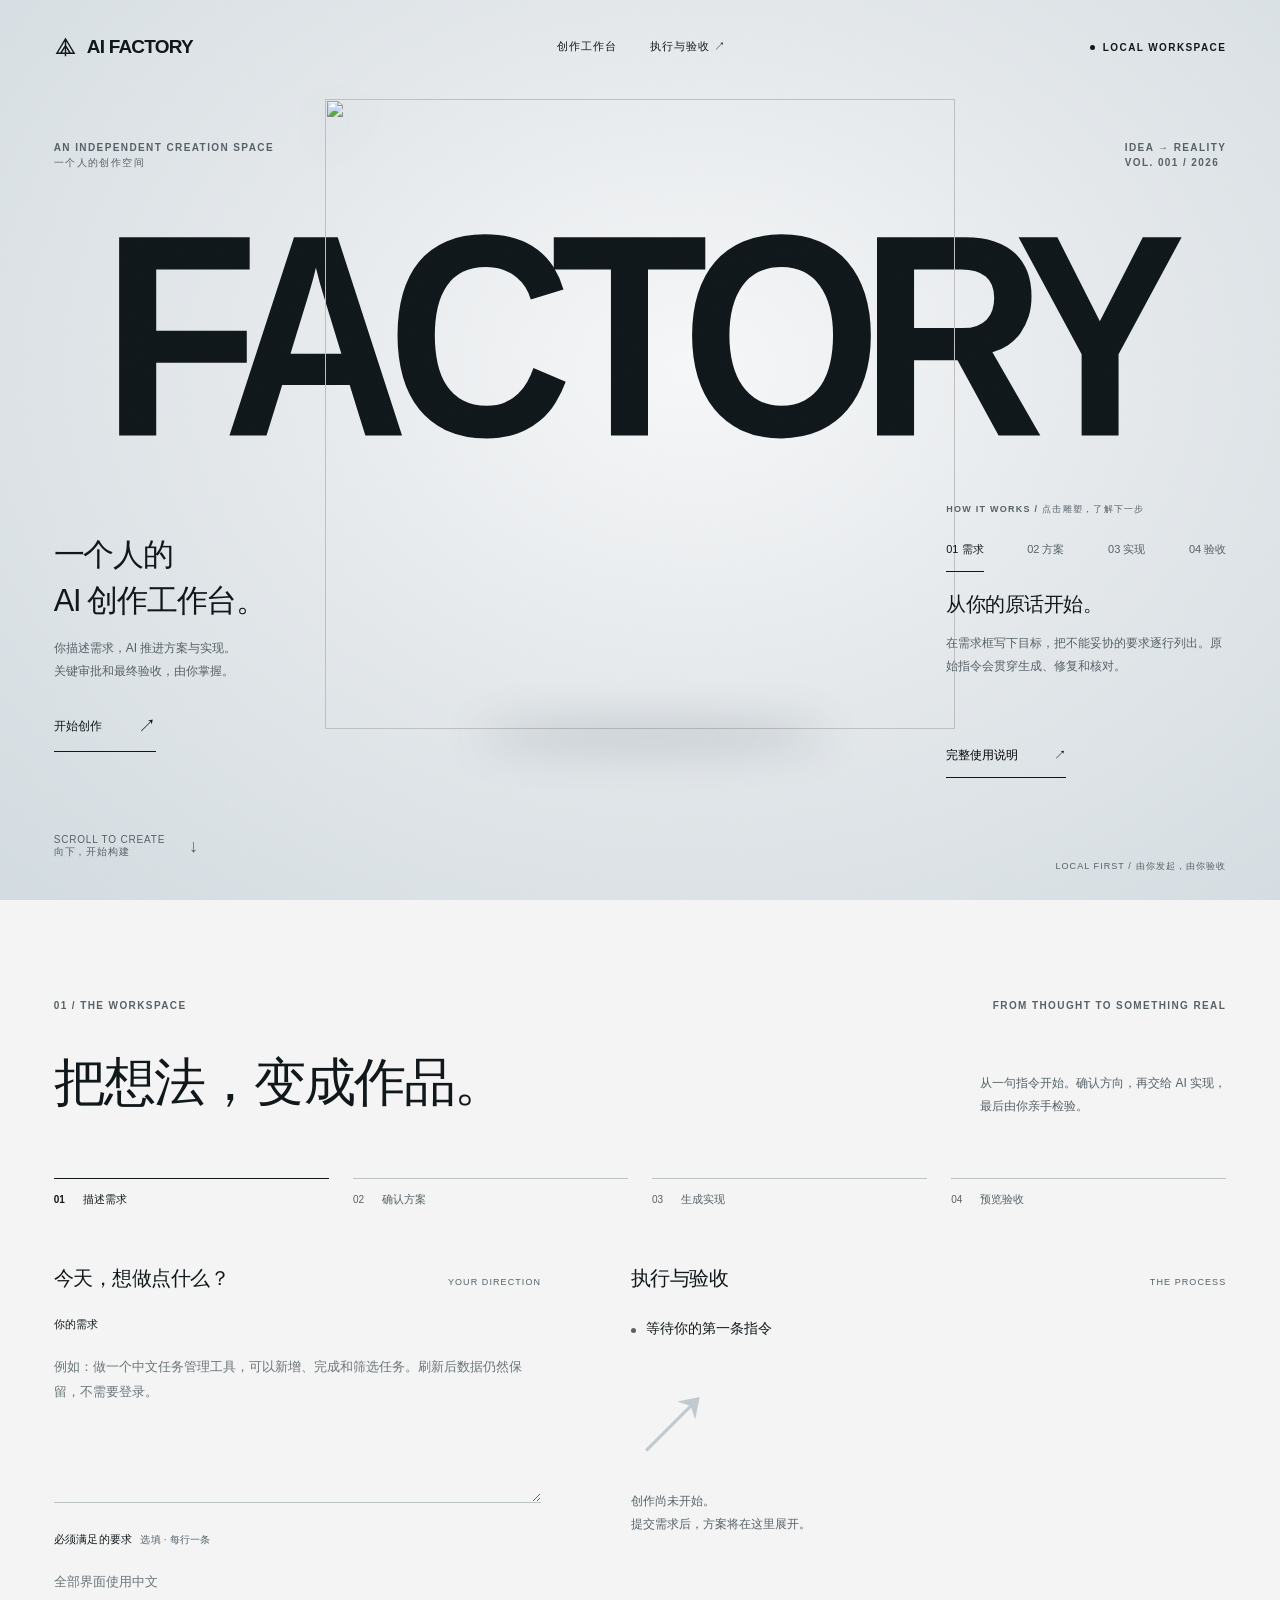
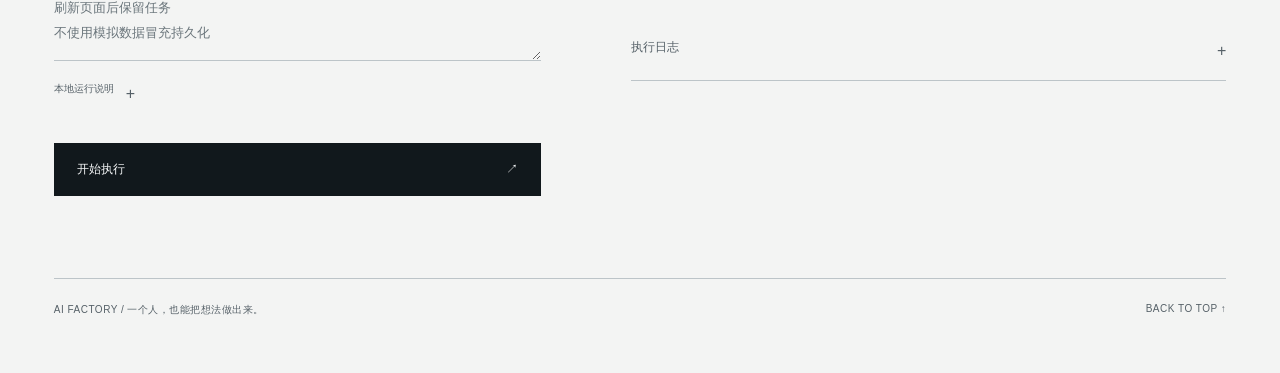
==== commit 839cb279: "fix(web): restore sculpture-linked workflow introduction" ====
--- a/orchestration/web_ui.html
+++ b/orchestration/web_ui.html
@@ -45,6 +45,8 @@
 @media(hover:none),(pointer:coarse){.cursor-aura{display:none!important}}
 @media(prefers-reduced-motion:reduce){.cursor-aura:before,.cursor-aura:after{display:none}.cursor-crystal{transition:none;transform:none!important}}
 </style>
+<style>.material-index{display:none}.tour-controls{display:flex;justify-content:space-between;gap:10px;margin-top:12px}.tour-controls button{min-height:44px;padding:8px 0;border:0;border-bottom:1px solid transparent;background:none;color:var(--muted);font-size:11px}.tour-controls button[aria-pressed=true]{color:var(--ink);border-bottom-color:var(--ink)}.tour-content{min-height:130px}.tour-content.changed{animation:copy-enter .45s var(--ease)}.hero-about h2{margin-top:16px}.hero-about{bottom:122px}@media(max-width:600px){.hero{min-height:1120px}.hero-copy{top:44%}.hero-about{bottom:105px}.tour-content{min-height:110px}.hero-about h2{margin-top:12px}}
+</style>
 </head>
 <body>
 <div class="cursor-aura" aria-hidden="true"><svg class="cursor-crystal" viewBox="0 0 26 36" fill="none"><path d="M4 1 23 12 17 30 8 35 1 17Z" fill="#d9eff8" stroke="#4d7189" stroke-width=".7"/><path d="m4 1 7 16 12-5M11 17 8 35m3-18 6 13M1 17h10" stroke="white" stroke-width="1.2"/><path d="m4 1 7 16L1 17Z" fill="white"/><path d="m11 17 12-5-6 18Z" fill="#789db3" fill-opacity=".75"/></svg><span class="cursor-label"></span></div>
@@ -67,7 +69,12 @@
   </div><button class="art-control" type="button" aria-label="探索冰质雕塑：点击或左右拖动切换视角，也可用左右方向键" data-cursor="探索 ↔"></button></div>
   <span class="material-index micro" id="material-label" aria-live="polite">01 — GLACIER / 冰川原形</span>
   <div class="hero-copy"><h1>一个人的<br>AI 创作工作台。</h1><p>你描述需求，AI 推进方案与实现。<br>关键审批和最终验收，由你掌握。</p><a class="text-link" href="#workspace">开始创作 <span class="arrow" aria-hidden="true">↗</span></a></div>
-  <section class="hero-about" aria-label="系统简介"><span class="micro">YOUR IDEA. YOUR DIRECTION.</span><h2>从需求，到可预览的应用。</h2><p>需求输入 → 方案确认 → 生成实现 → 预览验收。<br>原始要求贯穿全程，过程和结果都可查看。</p><button class="text-link manual-trigger" id="open-manual" type="button" aria-haspopup="dialog" aria-controls="system-manual" data-cursor="阅读">了解如何使用 <span aria-hidden="true">↗</span></button></section>
+  <section class="hero-about" aria-label="创作步骤介绍">
+    <span class="micro">HOW IT WORKS / 点击雕塑，了解下一步</span>
+    <div class="tour-controls" role="group" aria-label="选择步骤说明"><button type="button" data-tour="0" aria-pressed="true">01 需求</button><button type="button" data-tour="1" aria-pressed="false">02 方案</button><button type="button" data-tour="2" aria-pressed="false">03 实现</button><button type="button" data-tour="3" aria-pressed="false">04 验收</button></div>
+    <div class="tour-content" aria-live="polite" aria-atomic="true"><h2 id="tour-title">从你的原话开始。</h2><p id="tour-copy">在需求框写下目标，把不能妥协的要求逐行列出。原始指令会贯穿生成、修复和核对。</p></div>
+    <button class="text-link manual-trigger" id="open-manual" type="button" aria-haspopup="dialog" aria-controls="system-manual" data-cursor="阅读">完整使用说明 <span aria-hidden="true">↗</span></button>
+  </section>
   <div class="hero-bottom">
     <a class="scroll-note" href="#workspace"><span>SCROLL TO CREATE<br>向下，开始构建</span><span aria-hidden="true">↓</span></a>
     <span class="hero-bottom-note">LOCAL FIRST / 由你发起，由你验收</span>
@@ -133,8 +140,19 @@
 const hero=document.querySelector('.hero'),art=document.querySelector('.art-parallax');
 const sceneNames=['01 — GLACIER / 冰川原形','02 — SUSPENDED / 悬浮倾斜','03 — REFLECTION / 镜像折面','04 — DETAIL / 近观肌理'];
 let currentScene=0;
+const tourContent=[
+ ['从你的原话开始。','在需求框写下目标，把不能妥协的要求逐行列出。原始指令会贯穿生成、修复和核对。'],
+ ['先看清方向，再出发。','方案以功能、范围和实施步骤展开。你可以查看技术细节；批准后才会生成代码，拒绝时可留下反馈。'],
+ ['让实现过程看得见。','在执行区查看进度与日志。生成后会进行构建、审查和指令证据核对，失败信息也会明确展示。'],
+ ['最后一步，由你亲手检验。','打开生成应用的预览，检查页面和操作是否符合预期。代码证据不能替代体验；最终由你决定是否验收。']
+];
+document.querySelectorAll('[data-tour]').forEach(button=>button.addEventListener('click',()=>selectScene(Number(button.dataset.tour))));
 function selectScene(index){
  currentScene=index;
+ document.querySelectorAll('[data-tour]').forEach((button,i)=>button.setAttribute('aria-pressed',String(i===index)));
+ document.getElementById('tour-title').textContent=tourContent[index][0];
+ document.getElementById('tour-copy').textContent=tourContent[index][1];
+ const content=document.querySelector('.tour-content');content.classList.remove('changed');void content.offsetWidth;content.classList.add('changed');
  document.querySelectorAll('.scene').forEach((scene,i)=>scene.classList.toggle('active',i===index));
  document.getElementById('material-label').textContent=sceneNames[index];
 }
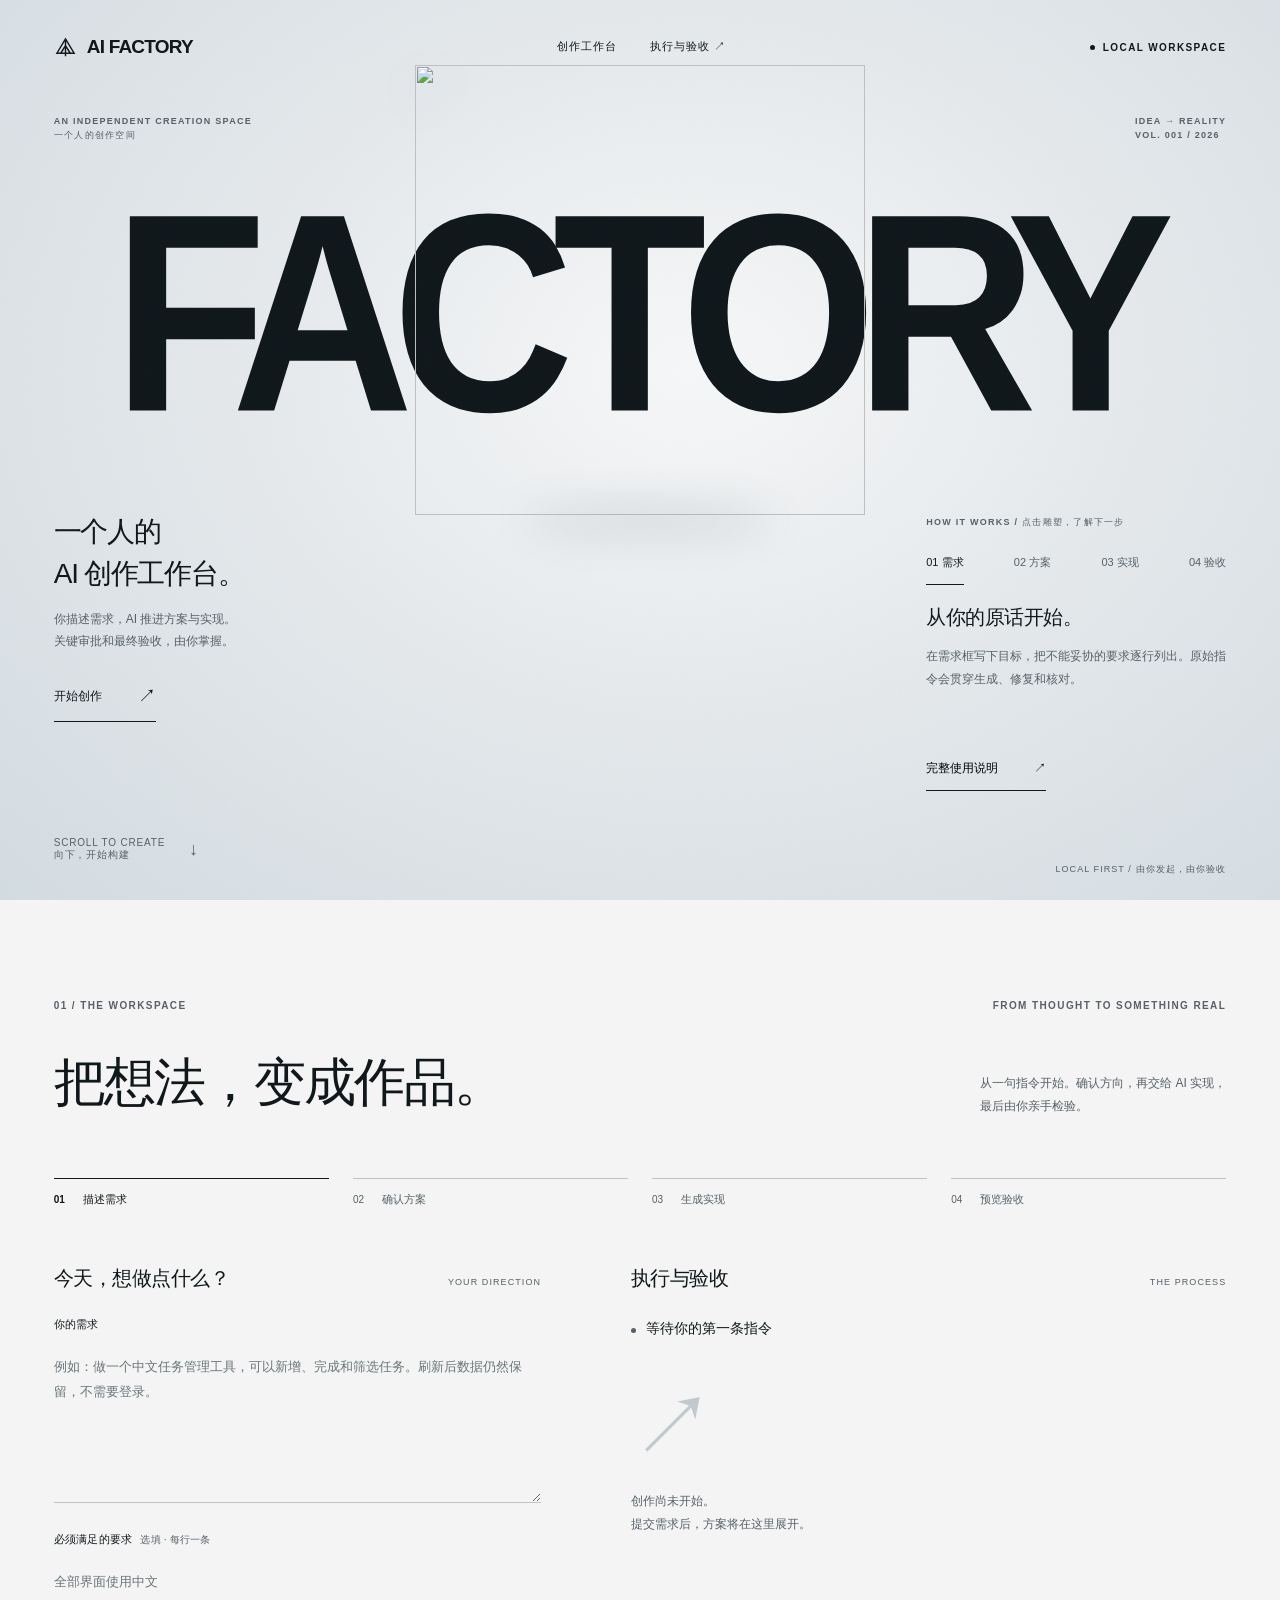
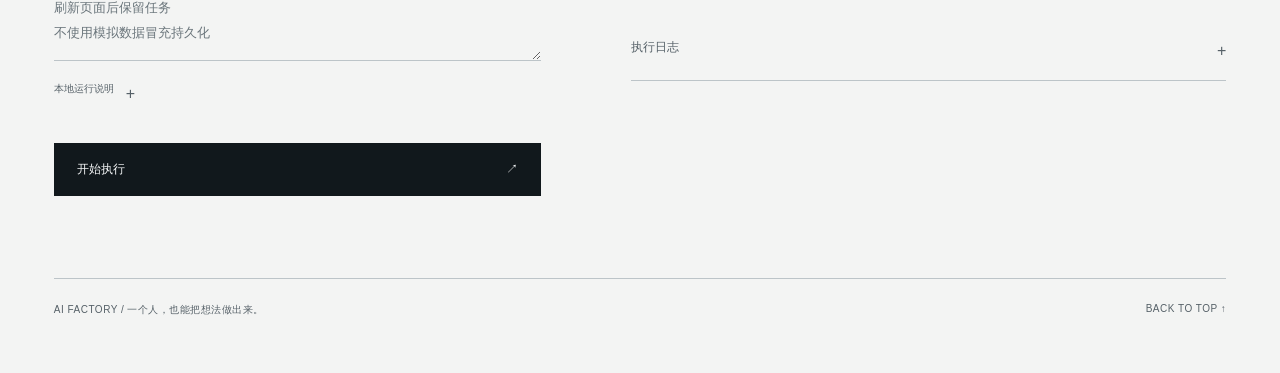
==== commit 47986ec0: "fix(web): reserve hero layout space across wide and short viewports" ====
--- a/orchestration/web_ui.html
+++ b/orchestration/web_ui.html
@@ -47,6 +47,23 @@
 </style>
 <style>.material-index{display:none}.tour-controls{display:flex;justify-content:space-between;gap:10px;margin-top:12px}.tour-controls button{min-height:44px;padding:8px 0;border:0;border-bottom:1px solid transparent;background:none;color:var(--muted);font-size:11px}.tour-controls button[aria-pressed=true]{color:var(--ink);border-bottom-color:var(--ink)}.tour-content{min-height:130px}.tour-content.changed{animation:copy-enter .45s var(--ease)}.hero-about h2{margin-top:16px}.hero-about{bottom:122px}@media(max-width:600px){.hero{min-height:1120px}.hero-copy{top:44%}.hero-about{bottom:105px}.tour-content{min-height:110px}.hero-about h2{margin-top:12px}}
 </style>
+
+<style>
+/* Reserve real layout space for the artwork and both captions. */
+.hero-visual,.hero-caption-row{display:contents}
+@media(min-width:801px){
+ .hero{display:grid;grid-template-rows:auto minmax(300px,1fr) auto auto;height:auto;min-height:100svh;max-height:none}
+ .hero-visual{display:block;position:relative;min-height:clamp(300px,43svh,560px)}
+ .display-word{top:30%;font-size:min(20.1vw,28svh,340px)}
+ .art-parallax{top:50%;width:min(48vw,50svh,640px)}
+ .hero-caption-row{display:flex;position:relative;justify-content:space-between;align-items:flex-start;gap:64px;padding:24px var(--gutter) 16px;z-index:4}
+ .hero-copy,.hero-about{position:static;top:auto;bottom:auto;left:auto;right:auto;margin:0;min-width:0}
+ .hero-copy{flex:0 1 360px}.hero-about{flex:0 1 300px;width:300px}
+ .hero-copy h1{font-size:clamp(28px,2.1vw,38px)}
+ .hero-bottom{position:static;left:auto;right:auto;bottom:auto;padding:16px var(--gutter) 24px}
+ .hero-kicker,.edition{top:115px;font-size:9px}
+}
+</style>
 </head>
 <body>
 <div class="cursor-aura" aria-hidden="true"><svg class="cursor-crystal" viewBox="0 0 26 36" fill="none"><path d="M4 1 23 12 17 30 8 35 1 17Z" fill="#d9eff8" stroke="#4d7189" stroke-width=".7"/><path d="m4 1 7 16 12-5M11 17 8 35m3-18 6 13M1 17h10" stroke="white" stroke-width="1.2"/><path d="m4 1 7 16L1 17Z" fill="white"/><path d="m11 17 12-5-6 18Z" fill="#789db3" fill-opacity=".75"/></svg><span class="cursor-label"></span></div>
@@ -60,6 +77,7 @@
   </div>
   <p class="hero-kicker micro">AN INDEPENDENT CREATION SPACE<br>一个人的创作空间</p>
   <p class="edition micro">IDEA → REALITY<br>VOL. 001 / 2026</p>
+  <div class="hero-visual">
   <div class="display-word" aria-hidden="true">FACTORY</div>
   <div class="art-parallax"><div class="art-enter" aria-hidden="true">
     <figure class="scene active"><img src="/assets/glacier.png" width="1280" height="1280" fetchpriority="high" alt=""></figure>
@@ -68,6 +86,8 @@
     <figure class="scene scene--detail"><img src="/assets/glacier.png" width="1280" height="1280" alt=""></figure>
   </div><button class="art-control" type="button" aria-label="探索冰质雕塑：点击或左右拖动切换视角，也可用左右方向键" data-cursor="探索 ↔"></button></div>
   <span class="material-index micro" id="material-label" aria-live="polite">01 — GLACIER / 冰川原形</span>
+  </div>
+  <div class="hero-caption-row">
   <div class="hero-copy"><h1>一个人的<br>AI 创作工作台。</h1><p>你描述需求，AI 推进方案与实现。<br>关键审批和最终验收，由你掌握。</p><a class="text-link" href="#workspace">开始创作 <span class="arrow" aria-hidden="true">↗</span></a></div>
   <section class="hero-about" aria-label="创作步骤介绍">
     <span class="micro">HOW IT WORKS / 点击雕塑，了解下一步</span>
@@ -75,6 +95,7 @@
     <div class="tour-content" aria-live="polite" aria-atomic="true"><h2 id="tour-title">从你的原话开始。</h2><p id="tour-copy">在需求框写下目标，把不能妥协的要求逐行列出。原始指令会贯穿生成、修复和核对。</p></div>
     <button class="text-link manual-trigger" id="open-manual" type="button" aria-haspopup="dialog" aria-controls="system-manual" data-cursor="阅读">完整使用说明 <span aria-hidden="true">↗</span></button>
   </section>
+  </div>
   <div class="hero-bottom">
     <a class="scroll-note" href="#workspace"><span>SCROLL TO CREATE<br>向下，开始构建</span><span aria-hidden="true">↓</span></a>
     <span class="hero-bottom-note">LOCAL FIRST / 由你发起，由你验收</span>
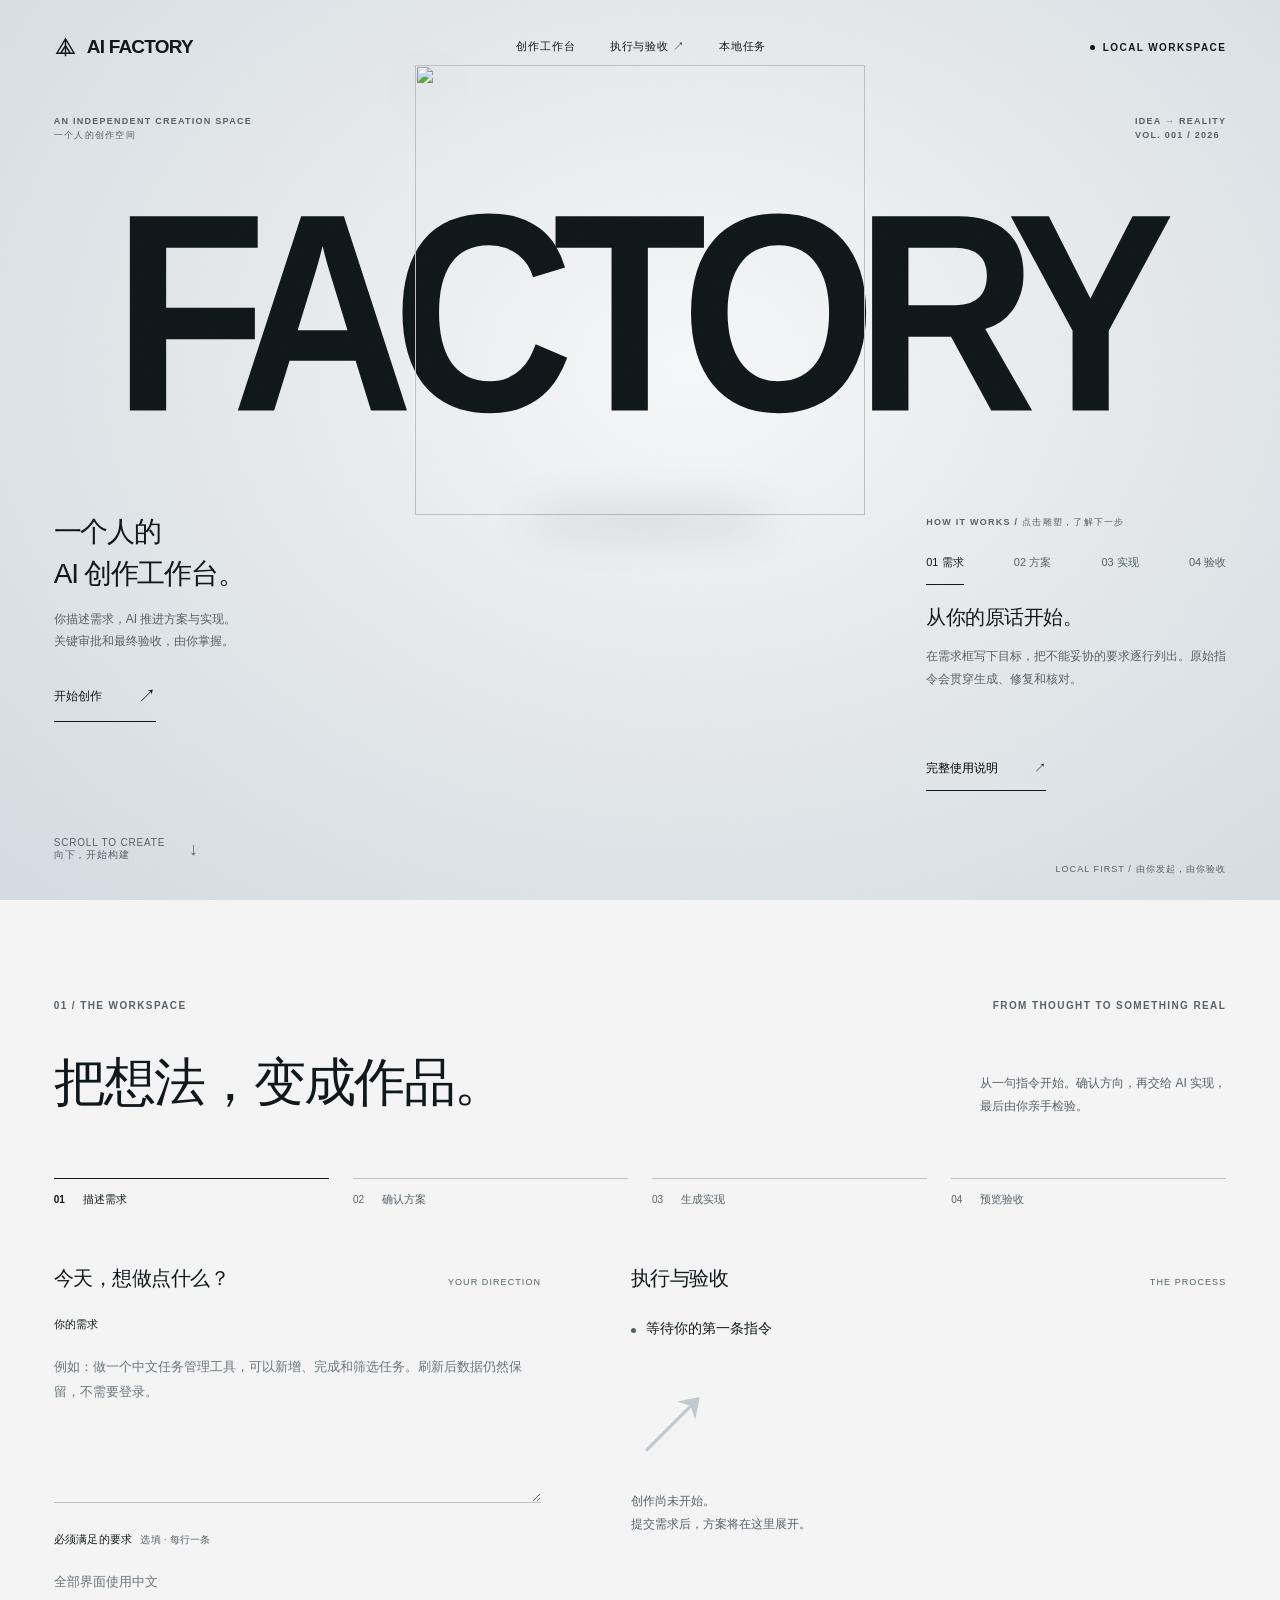
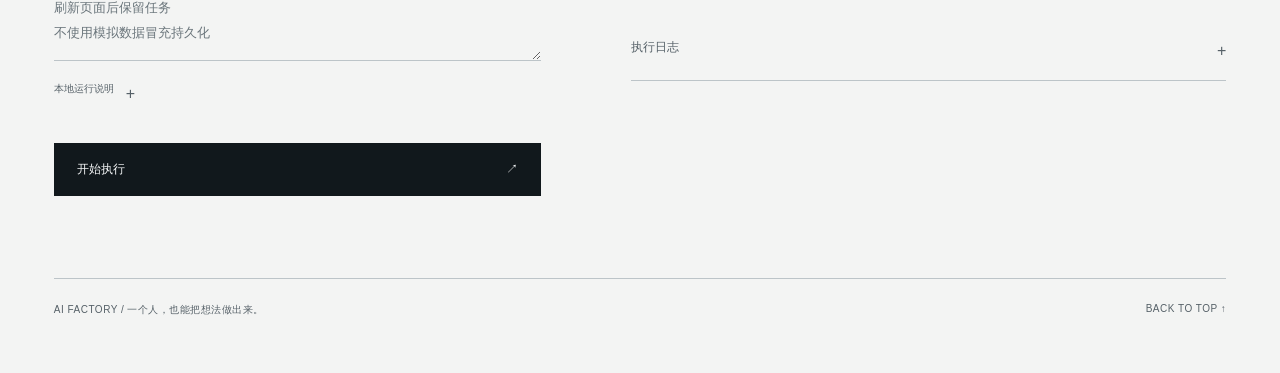
==== commit baa9ae03: "Persist local task history with modal browsing and archived previews" ====
--- a/orchestration/web_ui.html
+++ b/orchestration/web_ui.html
@@ -28,22 +28,20 @@
 @media(min-width:1800px){.hero-copy{bottom:180px}.workspace-grid{grid-template-columns:minmax(0,.8fr) minmax(0,1.2fr)}}
 @media(max-width:1050px){.hero{min-height:720px}.art-parallax{width:min(64vw,64vh);top:43%}.display-word{top:27%}.hero-copy{bottom:135px}.hero-copy h1{font-size:28px}.workbench-heading{gap:28px}.workbench-heading p{max-width:235px}.workspace-grid{gap:42px}.hero-kicker,.edition{top:122px}}
 @media(max-width:780px){.masthead{padding-top:23px}.local-label{display:none}.masthead nav{gap:24px}.hero{min-height:790px;max-height:1050px}.hero-kicker,.edition{top:108px;font-size:8px}.display-word{top:25%;font-size:20vw;letter-spacing:-.09em}.art-parallax{top:37%;width:min(69vw,490px)}.hero-copy{bottom:164px}.hero-copy h1{font-size:28px}.hero-copy p{max-width:290px}.material-index{top:37%;font-size:8px}.hero-bottom{bottom:25px}.hero-bottom .scroll-note{align-self:flex-end;font-size:8px;gap:12px}.workbench{padding-top:65px}.workbench-heading{display:block;margin-bottom:38px}.workbench-heading p{margin-top:22px;max-width:350px}.steps{gap:14px;margin-bottom:42px}.steps li{gap:9px;font-size:10px}.workspace-grid{grid-template-columns:1fr;gap:60px}.section-heading h3{font-size:22px}.execution-section{border-top:1px solid var(--line);padding-top:32px}.idle-space{min-height:190px}.footer{margin-top:64px}.section-topline{margin-bottom:24px}}
-@media(max-width:480px){.hero{height:100svh;min-height:760px}.wordmark{font-size:17px}.wordmark svg{width:19px}.masthead nav{gap:19px}.masthead nav a{font-size:10px}.masthead nav a:last-child{display:none}.hero-kicker{top:106px;max-width:180px}.edition{font-size:8px}.display-word{top:26%;font-size:20vw;letter-spacing:-.095em}.art-parallax{width:90vw;top:37%}.hero-copy{bottom:155px;max-width:290px}.hero-copy h1{font-size:27px;letter-spacing:-1px;margin-bottom:8px}.hero-copy p{font-size:11px;max-width:235px}.hero-copy .text-link{margin-top:10px}.material-index{right:19px;top:40%}.hero-bottom{align-items:flex-end;gap:10px}.scroll-note{max-width:92px;line-height:1.8}.workbench-heading h2{font-size:32px;letter-spacing:-1.5px}.section-topline{font-size:8px}.steps{gap:10px}.steps li{display:block;font-size:10px;line-height:1.8}.steps b{display:block;margin-bottom:4px}.footer{font-size:9px;flex-wrap:wrap}.plan-intro strong{font-size:22px}.decision-actions{gap:20px}.decision-actions .primary{gap:18px}}
+@media(max-width:480px){.hero{height:100svh;min-height:760px}.wordmark{font-size:17px}.wordmark svg{width:19px}.masthead nav{gap:19px}.masthead nav a{font-size:10px}.masthead nav a:nth-child(2){display:none}.hero-kicker{top:106px;max-width:180px}.edition{font-size:8px}.display-word{top:26%;font-size:20vw;letter-spacing:-.095em}.art-parallax{width:90vw;top:37%}.hero-copy{bottom:155px;max-width:290px}.hero-copy h1{font-size:27px;letter-spacing:-1px;margin-bottom:8px}.hero-copy p{font-size:11px;max-width:235px}.hero-copy .text-link{margin-top:10px}.material-index{right:19px;top:40%}.hero-bottom{align-items:flex-end;gap:10px}.scroll-note{max-width:92px;line-height:1.8}.workbench-heading h2{font-size:32px;letter-spacing:-1.5px}.section-topline{font-size:8px}.steps{gap:10px}.steps li{display:block;font-size:10px;line-height:1.8}.steps b{display:block;margin-bottom:4px}.footer{font-size:9px;flex-wrap:wrap}.plan-intro strong{font-size:22px}.decision-actions{gap:20px}.decision-actions .primary{gap:18px}}
 @media(prefers-reduced-motion:reduce){html{scroll-behavior:auto}*,*:before,*:after{animation:none!important;transition:none!important}.art-parallax{transform:none!important}}
 </style>
 <style>
-/* A faceted ice cursor, with a native-pointer fallback until a pointer moves. */
-.cursor-aura{position:fixed;left:0;top:0;z-index:100;pointer-events:none;opacity:0;transition:opacity .15s;filter:drop-shadow(0 0 5px #fff) drop-shadow(0 0 2px #203f56)}
-.cursor-aura.visible{opacity:1}.cursor-crystal{display:block;width:25px;height:34px;translate:-4px -3px;transform:rotate(-15deg);transition:transform .22s,filter .22s}.cursor-aura.engaged .cursor-crystal{transform:rotate(18deg) scale(1.3);filter:drop-shadow(0 0 6px #c8eeff)}
-.cursor-aura:before,.cursor-aura:after{content:'';position:absolute;left:3px;top:23px;width:4px;height:17px;background:linear-gradient(#deefffff,transparent);clip-path:polygon(50% 0,100% 38%,50% 100%,0 40%);rotate:22deg;opacity:.55}.cursor-aura:after{left:-3px;top:37px;height:10px;opacity:.3}.cursor-label{position:absolute;left:29px;top:23px;color:#1b303b;background:#edf3f5e8;font-size:10px;white-space:nowrap;padding:3px 6px;opacity:0}.cursor-aura.engaged .cursor-label{opacity:1}
-@media(hover:hover) and (pointer:fine){html.crystal-pointer,html.crystal-pointer *{cursor:none!important}}
+/* Precise pointer tip with a restrained, finite particle trail. */
+.cursor-aura{position:fixed;left:0;top:0;z-index:100;pointer-events:none;opacity:0}.cursor-aura.visible{opacity:1}.cursor-arrow{display:block;width:22.5px;height:30px;filter:drop-shadow(0 1px 1px #25415466);transition:filter .18s}.cursor-aura.engaged .cursor-arrow{filter:drop-shadow(0 0 3px #b5e4f7)}.pointer-particles{position:fixed;inset:0;pointer-events:none;z-index:99;width:100vw;height:100vh}
+@media(hover:hover) and (pointer:fine){html.custom-pointer,html.custom-pointer *{cursor:none!important}}
 .art-control{position:absolute;inset:5% 8%;z-index:3;background:transparent;border:0;pointer-events:auto;touch-action:pan-y}.art-control:focus-visible{outline:1px dashed #536670;outline-offset:8px}
 .hero-about{position:absolute;right:var(--gutter);bottom:142px;z-index:6;width:280px}.hero-about .micro{color:var(--muted);font-size:9px}.hero-about h2{font-size:20px;font-weight:500;line-height:1.6;letter-spacing:-.5px;margin:12px 0}.hero-about p{font-size:12px;line-height:1.9;color:var(--muted);margin:0}.manual-trigger{background:none;border:0;border-bottom:1px solid var(--ink);margin-top:16px;cursor:pointer}.hero-copy{max-width:360px}.hero-copy p{max-width:320px}.hero-bottom-note{font-size:9px;letter-spacing:.12em;color:var(--muted)}
-.system-manual{width:min(850px,calc(100% - 40px));max-height:calc(100svh - 48px);border:0;border-radius:0;padding:36px 44px;background:#f0f3f4;color:var(--ink);overflow:auto;overscroll-behavior:contain}.system-manual::backdrop{background:#101b237a;backdrop-filter:blur(10px)}.manual-head{position:sticky;top:0;background:#f0f3f4;z-index:2;display:flex;justify-content:space-between;align-items:center;gap:20px}.manual-head span{color:var(--muted);font-size:10px;letter-spacing:.13em}.manual-close{background:none;border:0;font-size:13px;min-width:60px;min-height:44px}.system-manual>h2{font-size:34px;font-weight:500;letter-spacing:-1px;margin:25px 0 15px}.manual-intro{font-size:13px;line-height:1.9;color:var(--muted);max-width:630px;margin-bottom:24px}.manual-chapters summary{font-size:15px;padding:4px 0}.manual-chapters p{font-size:13px;line-height:1.95;margin:10px 0;color:#455862}.manual-chapters strong{color:var(--ink);font-weight:500}.manual-start{margin-top:25px}.manual-footnote{font-size:11px;color:var(--muted);line-height:1.8;margin-top:18px}
+.system-manual{width:min(850px,calc(100% - 40px));max-height:calc(100svh - 48px);border:0;border-radius:0;padding:36px 44px;background:#f0f3f4;color:var(--ink);overflow:hidden;overscroll-behavior:contain}.system-manual::backdrop{background:#101b237a;backdrop-filter:blur(10px)}.manual-head{position:relative;display:flex;justify-content:space-between;align-items:center;gap:20px}.manual-head span{color:var(--muted);font-size:10px;letter-spacing:.13em}.manual-close{background:none;border:0;font-size:13px;min-width:60px;min-height:44px}.manual-body>h2{font-size:34px;font-weight:500;letter-spacing:-1px;margin:25px 0 15px}.manual-intro{font-size:13px;line-height:1.9;color:var(--muted);max-width:630px;margin-bottom:24px}.manual-chapters summary{font-size:15px;padding:4px 0}.manual-chapters p{font-size:13px;line-height:1.95;margin:10px 0;color:#455862}.manual-chapters strong{color:var(--ink);font-weight:500}.manual-start{margin-top:25px}.manual-footnote{font-size:11px;color:var(--muted);line-height:1.8;margin-top:18px}
 @media(max-width:1050px){.hero-about{width:240px;bottom:125px}.hero-copy{max-width:285px}}
-@media(max-width:600px){.hero{height:auto;min-height:1030px;max-height:none}.art-parallax{top:29%;width:88vw}.display-word{top:22%}.material-index{display:none}.hero-copy{top:49%;bottom:auto;max-width:340px}.hero-copy h1{font-size:30px}.hero-about{left:var(--gutter);right:var(--gutter);bottom:104px;width:auto;max-width:360px}.hero-about h2{font-size:18px;margin:8px 0}.hero-about p{font-size:12px}.hero-bottom-note{font-size:8px;max-width:170px;text-align:right;line-height:1.8}.system-manual{width:calc(100% - 24px);max-height:calc(100svh - 24px);padding:22px}.system-manual>h2{font-size:27px}.manual-chapters summary{font-size:14px}}
-@media(hover:none),(pointer:coarse){.cursor-aura{display:none!important}}
-@media(prefers-reduced-motion:reduce){.cursor-aura:before,.cursor-aura:after{display:none}.cursor-crystal{transition:none;transform:none!important}}
+@media(max-width:600px){.hero{height:auto;min-height:1030px;max-height:none}.art-parallax{top:29%;width:88vw}.display-word{top:22%}.material-index{display:none}.hero-copy{top:49%;bottom:auto;max-width:340px}.hero-copy h1{font-size:30px}.hero-about{left:var(--gutter);right:var(--gutter);bottom:104px;width:auto;max-width:360px}.hero-about h2{font-size:18px;margin:8px 0}.hero-about p{font-size:12px}.hero-bottom-note{font-size:8px;max-width:170px;text-align:right;line-height:1.8}.system-manual{width:calc(100% - 24px);max-height:calc(100svh - 24px);padding:22px}.manual-body>h2{font-size:27px}.manual-chapters summary{font-size:14px}}
+@media(hover:none),(pointer:coarse){.cursor-aura,.pointer-particles{display:none!important}}
+@media(prefers-reduced-motion:reduce){.pointer-particles{display:none!important}.cursor-arrow{transition:none}}
 </style>
 <style>.material-index{display:none}.tour-controls{display:flex;justify-content:space-between;gap:10px;margin-top:12px}.tour-controls button{min-height:44px;padding:8px 0;border:0;border-bottom:1px solid transparent;background:none;color:var(--muted);font-size:11px}.tour-controls button[aria-pressed=true]{color:var(--ink);border-bottom-color:var(--ink)}.tour-content{min-height:130px}.tour-content.changed{animation:copy-enter .45s var(--ease)}.hero-about h2{margin-top:16px}.hero-about{bottom:122px}@media(max-width:600px){.hero{min-height:1120px}.hero-copy{top:44%}.hero-about{bottom:105px}.tour-content{min-height:110px}.hero-about h2{margin-top:12px}}
 </style>
@@ -64,15 +62,25 @@
  .hero-kicker,.edition{top:115px;font-size:9px}
 }
 </style>
-</head>
+<style>
+.system-manual{padding:0;height:min(880px,calc(100svh - 48px));max-height:calc(100svh - 48px)}
+.system-manual[open]{display:grid;grid-template-rows:auto minmax(0,1fr)}
+.manual-head{padding:18px 36px;border-bottom:1px solid var(--line)}
+.manual-body{min-height:0;overflow:auto;overscroll-behavior:contain;padding:0 36px 30px;scrollbar-gutter:stable}
+.manual-body:focus-visible{outline:2px solid #6a899a;outline-offset:-3px}
+@media(max-width:600px){.system-manual{padding:0;height:calc(100svh - 24px);max-height:calc(100svh - 24px)}.manual-head{padding:10px 20px}.manual-body{padding:0 20px 24px}}
+</style>
+<style>
+.history-heading{display:flex;justify-content:space-between;align-items:center;gap:20px}.history-heading h2{font-size:27px;font-weight:500;margin:0}.history-list{margin-top:24px}.history-row{width:100%;background:none;border:0;border-bottom:1px solid var(--line);display:grid;grid-template-columns:minmax(0,1fr) 100px 170px 20px;gap:20px;text-align:left;align-items:center;padding:22px 0;color:var(--ink)}.history-row:hover{background:#e7ecee}.history-row strong{font-size:15px;font-weight:500;overflow-wrap:anywhere}.history-row small{color:var(--muted);font-size:11px;line-height:1.8}.history-paging{display:flex;align-items:center;gap:24px;margin-top:15px;font-size:12px}.history-empty{font-size:13px;color:var(--muted);padding:28px 0}.history-data{white-space:pre-wrap;overflow-wrap:anywhere;font-size:13px;line-height:1.9}.history-actions{display:flex;flex-wrap:wrap;gap:20px;align-items:center;margin:22px 0}.history-preview-note{font-size:12px;line-height:1.9;color:var(--muted)}#history-plan{margin-top:28px}#history-error{white-space:pre-wrap}.history-status{font-size:11px;color:#355c70}.history-dialog .manual-head span{max-width:65%;overflow-wrap:anywhere}.history-dialog h3{font-size:14px;font-weight:500;margin-top:24px}@media(max-width:600px){.history-row{grid-template-columns:minmax(0,1fr) 80px;gap:10px}.history-row small:nth-last-child(2){grid-column:1}.history-heading h2{font-size:23px}.history-dialog .manual-head{gap:12px}.masthead nav{gap:13px}}
+</style></head>
 <body>
-<div class="cursor-aura" aria-hidden="true"><svg class="cursor-crystal" viewBox="0 0 26 36" fill="none"><path d="M4 1 23 12 17 30 8 35 1 17Z" fill="#d9eff8" stroke="#4d7189" stroke-width=".7"/><path d="m4 1 7 16 12-5M11 17 8 35m3-18 6 13M1 17h10" stroke="white" stroke-width="1.2"/><path d="m4 1 7 16L1 17Z" fill="white"/><path d="m11 17 12-5-6 18Z" fill="#789db3" fill-opacity=".75"/></svg><span class="cursor-label"></span></div>
+<canvas class="pointer-particles" aria-hidden="true"></canvas><div class="cursor-aura" aria-hidden="true"><svg class="cursor-arrow" viewBox="0 0 18 24" fill="none"><path d="M1 1 16 14 9.5 14.3 6 21Z" fill="#f8fcff" stroke="#47677a" stroke-width="1.1" stroke-linejoin="round"/><path d="m2.4 3.2 10.8 9.4-5.1.3Z" fill="#d2ebf4"/></svg></div>
 <a class="skip-link" href="#workspace">跳到需求输入</a>
 <header class="hero" id="top">
   <svg class="grain" aria-hidden="true"><filter id="grain-noise"><feTurbulence type="fractalNoise" baseFrequency=".85" numOctaves="3" stitchTiles="stitch"/></filter><rect width="100%" height="100%" filter="url(#grain-noise)" opacity=".5"/></svg>
   <div class="masthead">
     <a class="wordmark" href="#top" aria-label="AI Factory 首页"><svg viewBox="0 0 24 24" fill="none" aria-hidden="true"><path d="M3 18 12 3l9 15H3Z M7 18l5-8 5 8M12 3v18" stroke="currentColor" stroke-width="1.5"/></svg>AI FACTORY</a>
-    <nav aria-label="主导航"><a href="#workspace">创作工作台</a><a href="#execution">执行与验收 ↗</a></nav>
+    <nav aria-label="主导航"><a href="#workspace">创作工作台</a><a href="#execution">执行与验收 ↗</a><a href="#task-history" id="open-history">本地任务</a></nav>
     <span class="local-label micro">LOCAL WORKSPACE</span>
   </div>
   <p class="hero-kicker micro">AN INDEPENDENT CREATION SPACE<br>一个人的创作空间</p>
@@ -104,6 +112,7 @@
 
 <dialog class="system-manual" id="system-manual" aria-labelledby="manual-title">
  <div class="manual-head"><span>AI FACTORY / 使用说明</span><button class="manual-close" id="close-manual" type="button" autofocus aria-label="关闭使用说明">关闭 ×</button></div>
+ <div class="manual-body" tabindex="0" role="region" aria-label="使用说明正文">
  <h2 id="manual-title">把想法做出来，<br>每一步都有说明。</h2>
  <p class="manual-intro">这是一个运行在本机的 AI 开发工作台。你输入自然语言需求，AI 整理方案、生成代码并执行检查；方案和应用预览都需要你确认。它帮助推进开发，最终的产品判断仍然属于你。</p>
  <div class="manual-chapters">
@@ -111,11 +120,12 @@
  <details><summary>02 / 确认方案：先定范围，再生成</summary><p>在“执行与验收”查看产品摘要、核心功能、本次会做和暂不做的内容。实施计划、风险与技术方案可按需展开，不需要阅读 JSON。</p><p>点击<strong>批准并继续</strong>后才开始生成代码。方案不合适时，填写反馈并拒绝；当前任务会结束，你可以调整需求后重新提交。</p></details>
  <details><summary>03 / 观察实现：查看进度、日志与检查</summary><p>状态栏显示执行阶段，“执行日志”展示实际进度。生成过程中包含安全检查、构建验证和代码审查；修复后会再次检查最终代码。</p><p>“指令核对”显示每条要求的代码证据。缺失、不确定或检查失败会阻止通过验收。遇到错误，请结合日志和运行报告定位原因。</p></details>
  <details><summary>04 / 预览验收：亲手操作，再决定</summary><p>进入预览审批阶段后，点击<strong>打开应用预览</strong>，实际检查页面、主要操作和数据保存。代码证据不等于业务测试，不能只看“已实现”就判断完成。</p><p>确认符合预期后批准；不符合时填写反馈并拒绝。批准或拒绝后，本次临时预览服务会停止。</p></details>
- <details><summary>05 / 保存结果：下载报告与恢复查看</summary><p>任务开始后可展开“完整运行报告”，查看和下载 JSON。报告包含需求、检查结果和错误信息；磁盘报告位于项目的 <strong>.factory/runs/&lt;任务编号&gt;/report.json</strong>，生成代码保存在独立目录。</p><p>同一浏览器会话刷新页面后可继续查询当前任务。Python 服务重启后不会恢复执行，仍可查阅已保存的磁盘报告。报告可能包含源码和需求，请谨慎分享。</p></details>
+ <details><summary>05 / 保存结果：下载报告与恢复查看</summary><p>任务开始后可展开“完整运行报告”，查看和下载 JSON。报告包含需求、检查结果和错误信息；磁盘报告位于项目的 <strong>.factory/runs/&lt;任务编号&gt;/report.json</strong>，生成代码保存在独立目录。</p><p>同一浏览器会话刷新页面后可继续查询当前任务。Python 服务重启后未完成任务会标记为已中断，可在“本地任务”中回看详情；已生成应用可按需重新启动历史预览。报告可能包含源码和需求，请谨慎分享。</p></details>
  <details><summary>06 / 能力边界：适合什么，尚不支持什么</summary><p>目前面向 <strong>Next.js 应用</strong>，使用本地配置的模型凭据（可配置 DeepSeek）。生成代码会在本机安装依赖和运行，尚无容器隔离。</p><p>目前不提供自动生产发布、服务重启后的任务恢复、完整业务端到端测试或按 DAG 增量执行。检查通过不等于上线认证。审批等待超过 30 分钟会超时结束。</p></details>
  </div>
  <button class="primary manual-start" id="manual-start" type="button">明白了，开始写需求 ↗</button>
  <p class="manual-footnote">此说明不会启动任务。只有提交工作台里的需求，才会调用模型。</p>
+ </div>
 </dialog>
 <main class="workbench" id="workspace">
   <div class="section-topline micro"><span>01 / THE WORKSPACE</span><span>FROM THOUGHT TO SOMETHING REAL</span></div>
@@ -150,8 +160,35 @@
       <details id="run-report" hidden><summary>完整运行报告</summary><pre id="report"></pre><button id="download" class="secondary">下载报告 JSON ↓</button></details>
     </section>
   </div>
+
   <footer class="footer"><span>AI FACTORY / 一个人，也能把想法做出来。</span><a href="#top">BACK TO TOP ↑</a></footer>
 </main>
+
+<dialog class="system-manual history-dialog" id="task-history" aria-labelledby="history-heading">
+  <div class="manual-head"><span>LOCAL TASKS / 本地任务</span><button class="manual-close" id="history-list-close" type="button" autofocus>关闭 ×</button></div>
+  <div class="manual-body" tabindex="0" role="region" aria-label="历史任务列表">
+    <div class="history-heading"><h2 id="history-heading">本地任务</h2><button class="secondary" id="history-refresh" type="button">刷新记录 ↻</button></div>
+    <p class="muted">每次需求、方案、执行记录和生成结果，都保存在本机。关闭浏览器后，也可以回来继续查看。</p>
+    <div id="history-error" class="error" role="alert"></div><div id="history-list" class="history-list" aria-live="polite"></div>
+    <div class="history-paging"><button class="secondary" id="history-prev" type="button">上一页</button><span id="history-count"></span><button class="secondary" id="history-next" type="button">下一页</button></div>
+  </div>
+</dialog>
+
+
+<dialog class="system-manual history-dialog" id="history-dialog" aria-labelledby="history-title">
+  <div class="manual-head"><span>LOCAL TASK / 本地记录</span><button class="manual-close" id="history-close" type="button" autofocus>返回列表 ←</button></div>
+  <div class="manual-body" tabindex="0" role="region" aria-label="任务详情正文">
+    <h2 id="history-title"></h2><p class="muted" id="history-meta"></p>
+    <h3>原始需求</h3><div class="history-data" id="history-idea"></div>
+    <div class="history-actions"><button class="primary" id="history-resume" type="button" hidden>回到执行与审批 ↗</button><button class="secondary" id="history-download" type="button">下载完整任务记录 ↓</button></div>
+    <div id="history-detail-error" class="error" role="alert"></div>
+    <details><summary>生成结果与重新预览</summary><p class="history-data" id="history-path"></p><p class="history-preview-note">重新预览会运行本地生成代码，不重新调用模型；需先通过构建和安全检查。预览最多运行 30 分钟。</p><div class="history-actions"><button class="secondary" id="history-preview-start" type="button">启动历史预览 ↗</button><button class="secondary" id="history-preview-stop" type="button" hidden>停止预览</button><a id="history-preview-link" target="_blank" rel="noopener" hidden>打开应用 ↗</a></div><p class="history-preview-note" id="history-preview-status" aria-live="polite"></p><div id="history-files"></div></details>
+    <div id="history-plan"></div>
+    <details><summary>审批记录</summary><div class="history-data" id="history-decisions"></div></details>
+    <details><summary>执行日志</summary><pre id="history-logs"></pre></details>
+    <details><summary>检查结果与完整报告</summary><pre id="history-report"></pre></details>
+  </div>
+</dialog>
 
 <script>
 
@@ -185,15 +222,49 @@
 artControl.addEventListener('click',()=>{if(!dragged)selectScene((currentScene+1)%4);dragged=false});
 artControl.addEventListener('keydown',event=>{if(!['ArrowLeft','ArrowRight'].includes(event.key))return;event.preventDefault();selectScene((currentScene+(event.key==='ArrowRight'?1:3))%4)});
 // Hide the OS arrow only after the custom cursor has a real pointer position.
-const cursor=document.querySelector('.cursor-aura'),cursorLabel=cursor.querySelector('.cursor-label');
-function hideCursor(){cursor.classList.remove('visible','engaged');document.documentElement.classList.remove('crystal-pointer')}
+const cursor=document.querySelector('.cursor-aura');
+const particleCanvas=document.querySelector('.pointer-particles'),particleContext=particleCanvas.getContext('2d');
+let particles=[],particleFrame=0,lastParticlePoint=null;
+function sizeParticles(){
+ const ratio=Math.min(devicePixelRatio||1,1.5);
+ particleCanvas.width=Math.round(innerWidth*ratio);particleCanvas.height=Math.round(innerHeight*ratio);
+ particleContext?.setTransform(ratio,0,0,ratio,0,0);
+}
+function clearParticles(){cancelAnimationFrame(particleFrame);particleFrame=0;particles=[];lastParticlePoint=null;particleContext?.clearRect(0,0,innerWidth,innerHeight)}
+function drawParticles(now){
+ particleFrame=0;particleContext.clearRect(0,0,innerWidth,innerHeight);
+ particles=particles.filter(p=>now-p.born<p.life);
+ for(const p of particles){
+  const age=(now-p.born)/p.life,seconds=(now-p.born)/1000;
+  particleContext.globalAlpha=(1-age)*(1-age)*.85;
+  particleContext.fillStyle=p.color;particleContext.shadowColor='#b9e8fa';particleContext.shadowBlur=4;
+  particleContext.beginPath();particleContext.arc(p.x+p.vx*seconds,p.y+p.vy*seconds,p.radius*(1-age*.55),0,Math.PI*2);particleContext.fill();
+ }
+ particleContext.globalAlpha=1;particleContext.shadowBlur=0;
+ if(particles.length)particleFrame=requestAnimationFrame(drawParticles);
+}
+function emitParticles(x,y){
+ if(!particleContext||reducedMotion.matches)return;
+ if(!lastParticlePoint){lastParticlePoint={x,y};return}
+ const dx=x-lastParticlePoint.x,dy=y-lastParticlePoint.y,distance=Math.hypot(dx,dy);
+ if(distance<7)return;
+ const now=performance.now(),count=Math.min(3,Math.floor(distance/7));
+ for(let i=0;i<count;i++){
+  const t=(i+1)/count;
+  particles.push({x:lastParticlePoint.x+dx*t+3,y:lastParticlePoint.y+dy*t+9,born:now,life:360+Math.random()*220,vx:(Math.random()-.5)*18,vy:8+Math.random()*14,radius:.9+Math.random()*1.2,color:['#fff','#92c4dc','#d8edf7'][i%3]});
+ }
+ particles=particles.slice(-42);lastParticlePoint={x,y};
+ if(!particleFrame)particleFrame=requestAnimationFrame(drawParticles);
+}
+sizeParticles();window.addEventListener('resize',()=>{clearParticles();sizeParticles()});
+function hideCursor(){clearParticles();cursor.classList.remove('visible','engaged');document.documentElement.classList.remove('custom-pointer')}
 document.addEventListener('pointermove',event=>{
  if(!finePointer.matches||event.pointerType==='touch'){hideCursor();return}
  cursor.style.transform=`translate3d(${event.clientX}px,${event.clientY}px,0)`;
  const target=event.target.closest('a,button,summary');
  cursor.classList.add('visible');cursor.classList.toggle('engaged',Boolean(target));
- cursorLabel.textContent=target?.dataset.cursor||(target?'打开 ↗':'');
- document.documentElement.classList.add('crystal-pointer');
+ emitParticles(event.clientX,event.clientY);
+ document.documentElement.classList.add('custom-pointer');
 });
 document.documentElement.addEventListener('pointerleave',hideCursor);window.addEventListener('blur',hideCursor);
 document.addEventListener('visibilitychange',()=>{if(document.hidden)hideCursor()});
@@ -201,9 +272,9 @@
 reducedMotion.addEventListener('change',hideCursor);finePointer.addEventListener('change',hideCursor);
 const manual=document.getElementById('system-manual'),manualTrigger=document.getElementById('open-manual');
 let manualDestination=null;
-manualTrigger.addEventListener('click',()=>{hideCursor();manual.appendChild(cursor);manual.showModal()});
+manualTrigger.addEventListener('click',()=>{hideCursor();manual.append(particleCanvas,cursor);manual.showModal();document.querySelector('.manual-body').scrollTop=0});
 document.getElementById('close-manual').addEventListener('click',()=>manual.close());
-manual.addEventListener('close',()=>{hideCursor();document.body.appendChild(cursor);const target=manualDestination||manualTrigger;manualDestination=null;target.focus();if(target.id==='idea')document.getElementById('workspace').scrollIntoView({behavior:reducedMotion.matches?'instant':'smooth'})});
+manual.addEventListener('close',()=>{hideCursor();document.body.append(particleCanvas,cursor);const target=manualDestination||manualTrigger;manualDestination=null;target.focus();if(target.id==='idea')document.getElementById('workspace').scrollIntoView({behavior:reducedMotion.matches?'instant':'smooth'})});
 document.getElementById('manual-start').addEventListener('click',()=>{manualDestination=document.getElementById('idea');manual.close()});
 let pointerFrame=0,pointerX=0,pointerY=0;
 function resetParallax(){cancelAnimationFrame(pointerFrame);pointerFrame=0;art.style.removeProperty('--px');art.style.removeProperty('--py');art.style.removeProperty('--pr')}
@@ -225,10 +296,10 @@
 // Render model output as text nodes: never interpret generated HTML.
 let approvalKey='';
 function node(tag,text,cls){const el=document.createElement(tag);if(text!=null)el.textContent=String(text);if(cls)el.className=cls;return el}
-function renderApproval(state,stage){
+function renderApproval(state,stage,root=$('plan')){
  const key=JSON.stringify([stage,state.product_spec,state.architecture,state.dag,state.requirements,state.acceptance_report]);
- if(key===approvalKey)return;approvalKey=key;
- const root=$('plan');root.replaceChildren();
+ if(root===$('plan')){if(key===approvalKey)return;approvalKey=key;}
+ root.replaceChildren();
  function section(title){const box=node('section',null,'plan-section');box.appendChild(node('h3',title));root.appendChild(box);return box}
  function list(title,items,collapsed=false){if(!Array.isArray(items)||!items.length)return;let box;if(collapsed){box=node('details',null,'plan-section');box.appendChild(node('summary',title+' · '+items.length+' 项'));root.appendChild(box)}else box=section(title);const ul=node('ul');for(const item of items)ul.appendChild(node('li',item));box.appendChild(ul)}
  if(stage!=='plan'){
@@ -259,15 +330,80 @@
  for(const adr of arch.adrs||[]){technical.appendChild(node('strong',adr.title));technical.appendChild(node('p',adr.decision));technical.appendChild(node('p',adr.rationale,'muted'))}
  if(arch.api_design?.length){technical.appendChild(node('h3','接口计划'));for(const api of arch.api_design)technical.appendChild(node('p',api.method+' '+api.path+' — '+api.purpose))}
  root.appendChild(detail);
- section('批准前请确认').appendChild(node('p','功能范围是否完整？“本次暂不做”是否遗漏了必要功能？确认后将开始生成代码。若方案不符，请填写反馈并拒绝。','muted'));
-}
-async function poll(){try{const d=await api('/api/jobs/'+job);last=d;waiting=d.waiting;const s=d.state;document.body.classList.add('busy');const step=s.gate_2_approved||d.waiting==='preview'?3:d.waiting==='plan'?1:s.build_dir?2:1;document.querySelectorAll('.steps li').forEach((el,i)=>{el.classList.toggle('active',i===step);el.classList.toggle('done',i<step);if(i===step)el.setAttribute('aria-current','step');else el.removeAttribute('aria-current')});$('status').textContent=d.done?(s.phase==='failed'?'执行未通过':s.phase.endsWith('rejected')?'已拒绝':s.gate_2_approved?'人工验收通过':'任务结束'):d.waiting?'等待你的审批':'正在执行';$('logs').textContent=d.logs.join('\n');$('error').textContent=s.errors.join('\n');$('report').textContent=JSON.stringify(s,null,2);$('approval').hidden=!d.waiting;$('start').disabled=!d.done;$('approve').disabled=false;$('reject').disabled=false;
+ if(root===$('plan'))section('批准前请确认').appendChild(node('p','功能范围是否完整？“本次暂不做”是否遗漏了必要功能？确认后将开始生成代码。若方案不符，请填写反馈并拒绝。','muted'));
+}
+async function poll(){try{const d=await api('/api/jobs/'+job);last=d;waiting=d.waiting;const s=d.state;document.body.classList.add('busy');const step=s.gate_2_approved||d.waiting==='preview'?3:d.waiting==='plan'?1:s.build_dir?2:1;document.querySelectorAll('.steps li').forEach((el,i)=>{el.classList.toggle('active',i===step);el.classList.toggle('done',i<step);if(i===step)el.setAttribute('aria-current','step');else el.removeAttribute('aria-current')});$('status').textContent=d.done?(s.phase==='interrupted'?'任务已中断 · 记录已保留':s.phase==='failed'?'执行未通过':s.phase.endsWith('rejected')?'已拒绝':s.gate_2_approved?'人工验收通过':'任务结束'):d.waiting?'等待你的审批':'正在执行';$('logs').textContent=d.logs.join('\n');$('error').textContent=s.errors.join('\n');$('report').textContent=JSON.stringify(s,null,2);$('approval').hidden=!d.waiting;$('start').disabled=!d.done;$('approve').disabled=false;$('reject').disabled=false;
 if(d.waiting){$('reject').textContent=d.waiting==='plan'?'拒绝此方案':'拒绝验收';$('approvalTitle').textContent=d.waiting==='plan'?'确认需求与方案':'确认应用预览';renderApproval(s,d.waiting);$('preview').hidden=d.waiting!=='preview';if(d.waiting==='preview')$('preview').href=s.preview_url}
-$('run-report').hidden=false;const a=s.acceptance_report;$('verification').hidden=!a;$('summary').textContent=a?a.summary:'';$('checks').replaceChildren();if(a)for(const c of a.checks){const li=document.createElement('li');li.textContent=c.id+' · '+({implemented:'已找到代码证据',missing:'缺失',uncertain:'待确认'}[c.status])+'\n'+c.reason+'\n'+c.file+(c.evidence?'\n'+c.evidence:'');$('checks').appendChild(li)}if(d.done){clearInterval(timer);sessionStorage.removeItem('factoryJob')}}catch(e){$('error').textContent=e.message;clearInterval(timer);$('start').disabled=false}}
-$('request').onsubmit=async e=>{e.preventDefault();$('start').disabled=true;$('error').textContent='';try{const d=await api('/api/jobs',{idea:$('idea').value,requirements:$('requirements').value.split('\n').map(s=>s.trim()).filter(Boolean)});job=d.id;approvalKey='';$('execution').scrollIntoView({behavior:reducedMotion.matches?'instant':'smooth',block:'start'});sessionStorage.setItem('factoryJob',job);clearInterval(timer);await poll();timer=setInterval(poll,1500)}catch(e){$('error').textContent=e.message;$('start').disabled=false}};
+$('run-report').hidden=false;const a=s.acceptance_report;$('verification').hidden=!a;$('summary').textContent=a?a.summary:'';$('checks').replaceChildren();if(a)for(const c of a.checks){const li=document.createElement('li');li.textContent=c.id+' · '+({implemented:'已找到代码证据',missing:'缺失',uncertain:'待确认'}[c.status])+'\n'+c.reason+'\n'+c.file+(c.evidence?'\n'+c.evidence:'');$('checks').appendChild(li)}if(d.done){clearInterval(timer);sessionStorage.removeItem('factoryJob');refreshHistory()}}catch(e){$('error').textContent=e.message;clearInterval(timer);$('start').disabled=false}}
+$('request').onsubmit=async e=>{e.preventDefault();$('start').disabled=true;$('error').textContent='';try{const d=await api('/api/jobs',{idea:$('idea').value,requirements:$('requirements').value.split('\n').map(s=>s.trim()).filter(Boolean)});job=d.id;approvalKey='';$('execution').scrollIntoView({behavior:reducedMotion.matches?'instant':'smooth',block:'start'});sessionStorage.setItem('factoryJob',job);clearInterval(timer);await poll();if(!last?.done)timer=setInterval(poll,1500);refreshHistory()}catch(e){$('error').textContent=e.message;$('start').disabled=false}};
 async function decide(approved){$('approve').disabled=true;$('reject').disabled=true;try{await api('/api/jobs/'+job+'/decision',{stage:waiting,approved,feedback:$('feedback').value});$('feedback').value='';await poll()}catch(e){$('error').textContent=e.message;$('approve').disabled=false;$('reject').disabled=false}}
 $('approve').onclick=()=>decide(true);$('reject').onclick=()=>decide(false);
 $('download').onclick=()=>{if(!last)return;const url=URL.createObjectURL(new Blob([JSON.stringify(last.state,null,2)],{type:'application/json'}));const a=document.createElement('a');a.href=url;a.download='factory-'+job+'.json';a.click();setTimeout(()=>URL.revokeObjectURL(url),1000)};
+
+const historyDialog=$('history-dialog');let historyOffset=0,historySelection=null,historyOpener=null,previewTimer=null,historySequence=0,historyPreviewError='';
+const taskStatuses={running:'执行中',waiting_plan:'等待方案审批',waiting_preview:'等待预览验收',interrupted:'已中断',failed:'执行未通过',rejected:'已拒绝',accepted:'人工验收通过',completed:'任务结束'};
+function taskDate(value){const date=new Date(value);return Number.isNaN(date.valueOf())?'日期未知':date.toLocaleString('zh-CN',{hour12:false})}
+async function refreshHistory(){
+ try{
+  const data=await api('/api/jobs?offset='+historyOffset+'&limit=30');
+  const rows=data.tasks||[];const list=$('history-list');list.replaceChildren();
+  $('history-error').textContent=(data.warnings||[]).join('\n');
+  if(!rows.length)list.appendChild(node('p','还没有任务记录。提交第一条需求后，会自动保存在这里。','history-empty'));
+  for(const row of rows){const button=node('button',null,'history-row');button.type='button';button.append(node('strong',row.title),node('small',taskStatuses[row.status]||row.status,'history-status'),node('small',taskDate(row.created_at)),node('span','↗'));button.onclick=()=>openHistory(row.id,button);list.appendChild(button)}
+  $('history-count').textContent='共 '+(data.total||0)+' 条 · 第 '+(Math.floor(historyOffset/30)+1)+' 页';
+  $('history-prev').disabled=historyOffset===0;$('history-next').disabled=historyOffset+30>=(data.total||0);
+  if(!job){const active=rows.find(row=>['running','waiting_plan','waiting_preview'].includes(row.status));if(active){job=active.id;sessionStorage.setItem('factoryJob',job);poll();clearInterval(timer);timer=setInterval(poll,1500)}}
+ }catch(error){$('history-error').textContent='历史记录读取失败：'+error.message}
+}
+async function openHistory(ident,opener){
+ const sequence=++historySequence;
+ try{
+  const record=await api('/api/jobs/'+ident);if(sequence!==historySequence)return;
+  historySelection=record;historyOpener=opener;historyPreviewError='';const state=record.state;
+  $('history-title').textContent=state.product_spec?.project_name||state.idea.slice(0,80);
+  $('history-meta').textContent='创建：'+taskDate(record.created_at)+' · 更新：'+taskDate(record.updated_at)+' · '+(record.done?(state.phase==='interrupted'?'已中断':state.phase==='failed'?'执行未通过':state.phase.endsWith('rejected')?'已拒绝':state.gate_2_approved?'人工验收通过':'任务结束'):'仍在执行')+(record.source==='legacy_report'?' · 旧报告导入':'');
+  $('history-idea').textContent=state.idea;$('history-logs').textContent=(record.logs||[]).join('\n')||'没有日志';
+  $('history-path').textContent=state.build_dir||'此任务尚未生成应用目录';
+  $('history-detail-error').textContent=(state.errors||[]).join('\n');
+  $('history-report').textContent=JSON.stringify(state,null,2);
+  $('history-decisions').textContent=(record.decisions||[]).map(d=>taskDate(d.at)+' · '+(d.stage==='plan'?'方案':'预览')+' · '+(d.approved?'批准':'拒绝')+'\n'+(d.feedback||'无附加反馈')).join('\n\n')||[state.gate_1_feedback,state.gate_2_feedback].filter(Boolean).join('\n')||'没有可用审批记录';
+  renderApproval(state,'plan',$('history-plan'));
+  $('history-resume').hidden=record.done;
+  $('history-preview-start').disabled=!record.done||!state.build_dir;
+  const files=$('history-files');files.replaceChildren();
+  for(const file of state.generated_files||[]){const detail=node('details');detail.appendChild(node('summary',file.path));let loaded=false;detail.addEventListener('toggle',()=>{if(detail.open&&!loaded){loaded=true;detail.appendChild(node('pre',file.content))}});files.appendChild(detail)}
+  hideCursor();historyDialog.append(particleCanvas,cursor);historyDialog.showModal();historyDialog.querySelector('.manual-body').scrollTop=0;
+  await refreshHistoryPreview();clearInterval(previewTimer);previewTimer=setInterval(refreshHistoryPreview,1800);
+ }catch(error){$('history-error').textContent=error.message}
+}
+async function refreshHistoryPreview(){
+ if(!historySelection||!historyDialog.open)return;
+ const ident=historySelection.id;
+ try{const status=await api('/api/jobs/'+ident+'/preview');if(!historyDialog.open||historySelection?.id!==ident)return;
+  $('history-preview-status').textContent=status.error||historyPreviewError||({starting:'正在启动预览…',ready:'预览已就绪，30 分钟后自动停止',stopping:'正在停止预览…',stopped:'预览未运行',failed:'预览启动失败'}[status.status]||'预览未运行');
+  $('history-preview-link').hidden=status.status!=='ready';if(status.status==='ready')$('history-preview-link').href=status.url;
+  $('history-preview-stop').hidden=!['starting','ready','stopping'].includes(status.status);
+  $('history-preview-start').disabled=!historySelection.done||!historySelection.state.build_dir||['starting','ready','stopping'].includes(status.status);
+ }catch(error){$('history-preview-status').textContent=error.message}
+}
+async function controlHistoryPreview(action){
+ if(!historySelection)return;const ident=historySelection.id;historyPreviewError='';
+ $('history-preview-start').disabled=true;
+ try{await api('/api/jobs/'+ident+'/preview',{action});if(historySelection?.id===ident)await refreshHistoryPreview()}
+ catch(error){if(historySelection?.id===ident){historyPreviewError=error.message;$('history-preview-status').textContent=error.message;$('history-preview-start').disabled=false}}
+}
+$('history-preview-start').onclick=()=>controlHistoryPreview('start');$('history-preview-stop').onclick=()=>controlHistoryPreview('stop');
+$('history-close').onclick=()=>historyDialog.close();
+const historyListDialog=$('task-history');
+$('open-history').onclick=e=>{e.preventDefault();hideCursor();historyListDialog.append(particleCanvas,cursor);historyListDialog.showModal();refreshHistory()};
+$('history-list-close').onclick=()=>historyListDialog.close();
+historyListDialog.addEventListener('close',()=>{hideCursor();document.body.append(particleCanvas,cursor);$('open-history').focus()});
+historyDialog.addEventListener('close',()=>{hideCursor();(historyListDialog.open?historyListDialog:document.body).append(particleCanvas,cursor);clearInterval(previewTimer);historySequence++;historyOpener?.focus()});
+$('history-resume').onclick=()=>{job=historySelection.id;historyDialog.close();historyListDialog.close();sessionStorage.setItem('factoryJob',job);approvalKey='';clearInterval(timer);poll();timer=setInterval(poll,1500);$('execution').scrollIntoView({behavior:reducedMotion.matches?'instant':'smooth'})};
+$('history-download').onclick=()=>{if(!historySelection)return;const url=URL.createObjectURL(new Blob([JSON.stringify(historySelection,null,2)],{type:'application/json'}));const a=node('a');a.href=url;a.download='task-'+historySelection.id+'.json';a.click();setTimeout(()=>URL.revokeObjectURL(url),1000)};
+$('history-refresh').onclick=()=>refreshHistory();$('history-prev').onclick=()=>{historyOffset=Math.max(0,historyOffset-30);refreshHistory()};$('history-next').onclick=()=>{historyOffset+=30;refreshHistory()};
+refreshHistory();
+
 job=sessionStorage.getItem('factoryJob');if(job){poll();timer=setInterval(poll,1500)}
 
 </script>
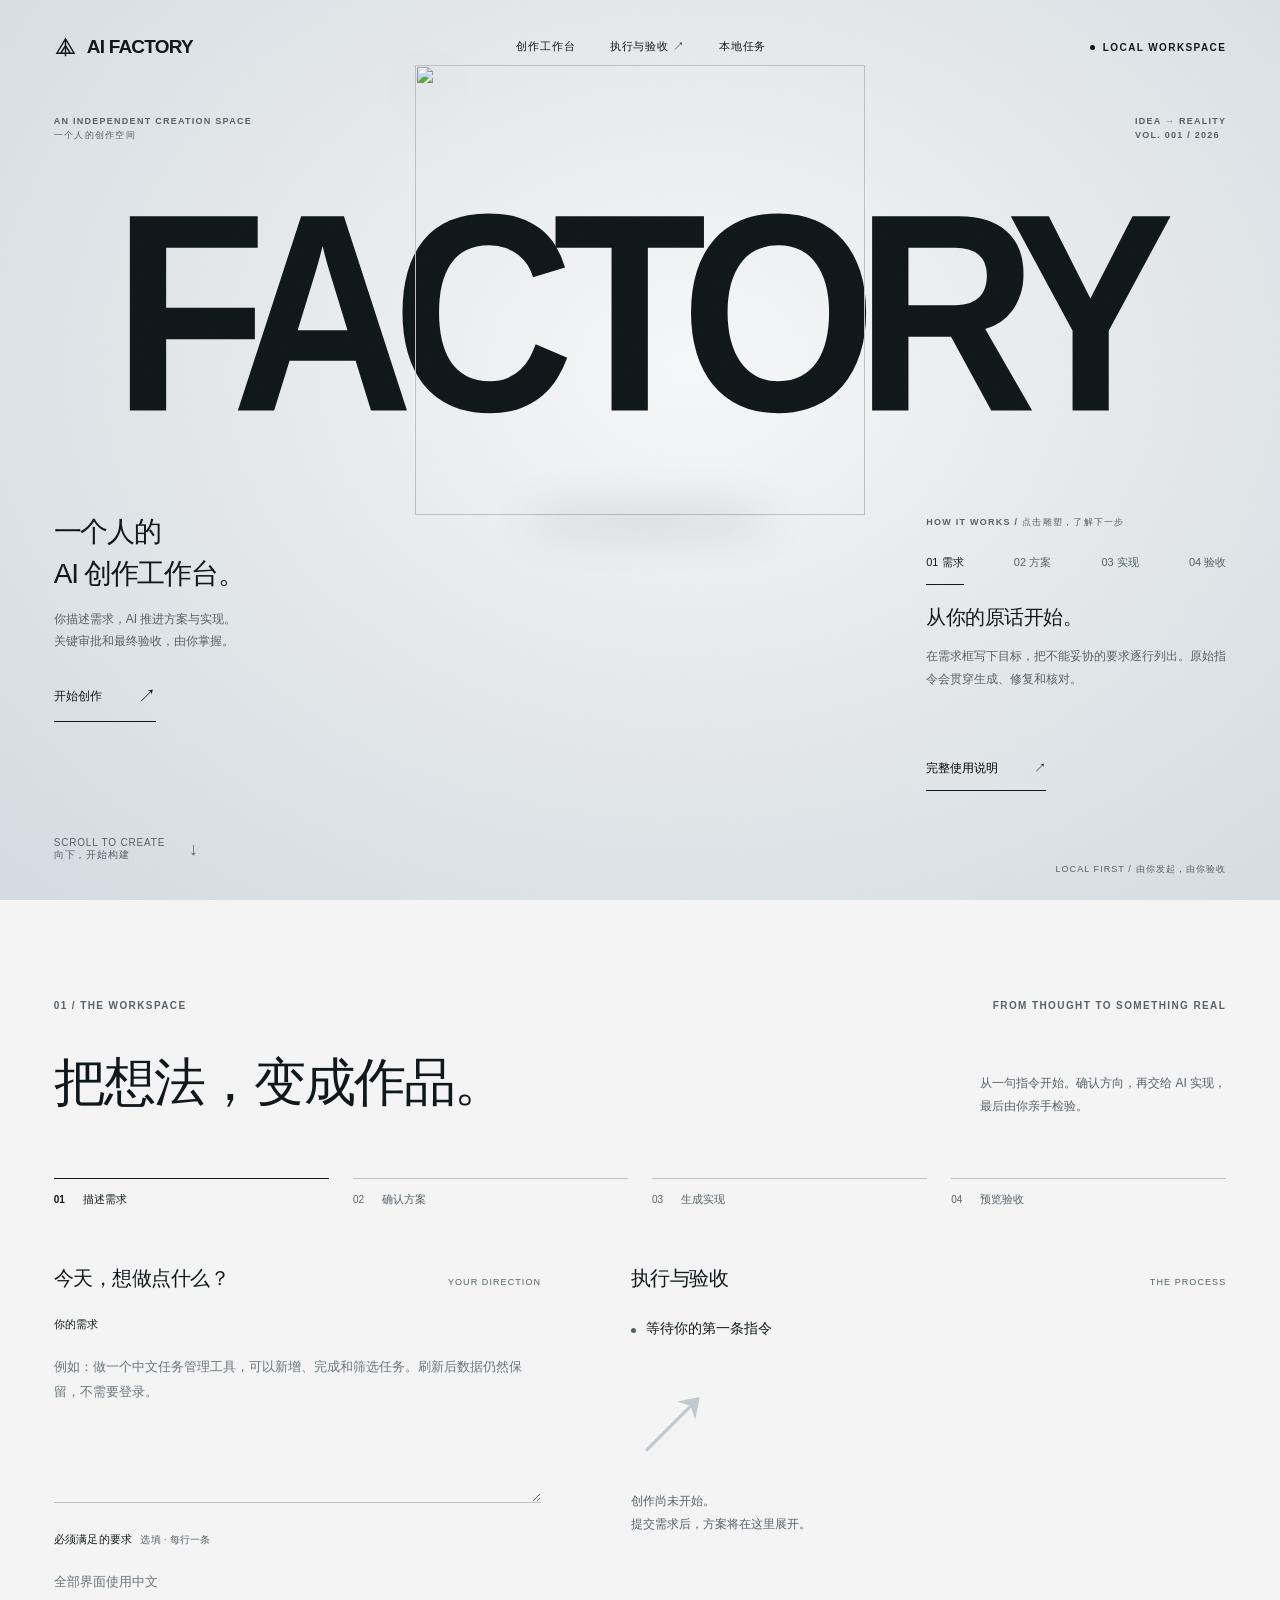
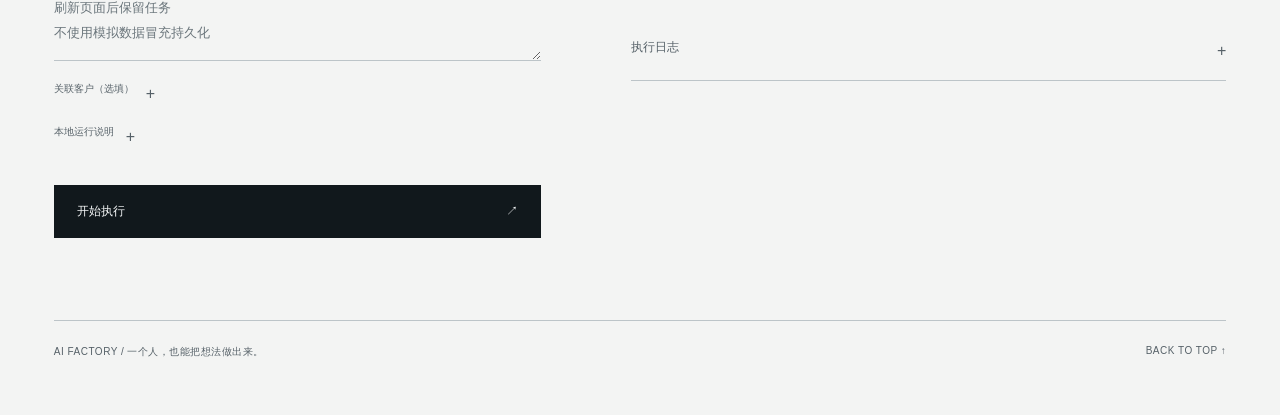
==== commit 9cfb0d2d: "Add persistent project versions and hash-checked incremental revisions" ====
--- a/orchestration/web_ui.html
+++ b/orchestration/web_ui.html
@@ -135,8 +135,10 @@
     <section class="input-section" aria-labelledby="input-title">
       <div class="section-heading"><h3 id="input-title">今天，想做点什么？</h3><span>YOUR DIRECTION</span></div>
       <form id="request">
+        <div id="revision-context" class="muted" hidden><span id="revision-label"></span> <button type="button" class="secondary" id="revision-cancel">改为新项目</button></div>
         <label for="idea">你的需求</label><textarea id="idea" rows="5" required maxlength="30000" placeholder="例如：做一个中文任务管理工具，可以新增、完成和筛选任务。刷新后数据仍然保留，不需要登录。"></textarea>
         <label for="requirements">必须满足的要求<span class="optional">选填 · 每行一条</span></label><textarea id="requirements" rows="3" placeholder="全部界面使用中文&#10;刷新页面后保留任务&#10;不使用模拟数据冒充持久化"></textarea>
+        <details class="environment-note"><summary>关联客户（选填）</summary><label for="client-name">客户或业务名称</label><textarea id="client-name" rows="1" maxlength="120" placeholder="例如：某工作室。修改已有项目时沿用原客户。"></textarea></details>
         <details class="environment-note"><summary>本地运行说明</summary><p class="muted">支持 Next.js 应用。模型凭据从本地环境读取，请勿填写在需求中。生成代码在本机安装依赖和运行，尚无容器隔离。</p></details>
         <button id="start" class="primary" type="submit"><span>开始执行</span><span aria-hidden="true">↗</span></button>
       </form>
@@ -179,6 +181,8 @@
   <div class="manual-head"><span>LOCAL TASK / 本地记录</span><button class="manual-close" id="history-close" type="button" autofocus>返回列表 ←</button></div>
   <div class="manual-body" tabindex="0" role="region" aria-label="任务详情正文">
     <h2 id="history-title"></h2><p class="muted" id="history-meta"></p>
+    <div class="history-actions"><button class="secondary" type="button" id="history-edit">继续修改这个项目 ↗</button></div>
+    <details id="project-details"><summary>项目版本与修改差异</summary><p class="muted" id="project-meta"></p><div id="project-versions"></div><button type="button" class="secondary" id="project-restore" hidden>恢复此版本为当前版本</button><p class="muted">恢复只切换项目版本，不部署、不改写原目录。失败版本不会替换已验收版本。</p><div id="version-diff"></div><p class="error" id="project-error" role="alert"></p></details>
     <h3>原始需求</h3><div class="history-data" id="history-idea"></div>
     <div class="history-actions"><button class="primary" id="history-resume" type="button" hidden>回到执行与审批 ↗</button><button class="secondary" id="history-download" type="button">下载完整任务记录 ↓</button></div>
     <div id="history-detail-error" class="error" role="alert"></div>
@@ -290,18 +294,19 @@
 hero.addEventListener('pointerleave',resetParallax);
 reducedMotion.addEventListener('change',resetParallax);finePointer.addEventListener('change',resetParallax);
 
-const token='__TOKEN__';let job=null,timer=null,last=null,waiting=null;
+const token='__TOKEN__';let job=null,timer=null,last=null,waiting=null,revisionBase=null;
 const $=id=>document.getElementById(id);
 async function api(path,body){const r=await fetch(path,{method:body?'POST':'GET',headers:{'X-Factory-Token':token,'Content-Type':'application/json'},body:body?JSON.stringify(body):undefined});const d=await r.json();if(!r.ok)throw Error(d.error||'请求失败');return d}
 // Render model output as text nodes: never interpret generated HTML.
 let approvalKey='';
 function node(tag,text,cls){const el=document.createElement(tag);if(text!=null)el.textContent=String(text);if(cls)el.className=cls;return el}
 function renderApproval(state,stage,root=$('plan')){
- const key=JSON.stringify([stage,state.product_spec,state.architecture,state.dag,state.requirements,state.acceptance_report]);
+ const key=JSON.stringify([stage,state.product_spec,state.architecture,state.dag,state.requirements,state.acceptance_report,state.change_requests]);
  if(root===$('plan')){if(key===approvalKey)return;approvalKey=key;}
  root.replaceChildren();
  function section(title){const box=node('section',null,'plan-section');box.appendChild(node('h3',title));root.appendChild(box);return box}
  function list(title,items,collapsed=false){if(!Array.isArray(items)||!items.length)return;let box;if(collapsed){box=node('details',null,'plan-section');box.appendChild(node('summary',title+' · '+items.length+' 项'));root.appendChild(box)}else box=section(title);const ul=node('ul');for(const item of items)ul.appendChild(node('li',item));box.appendChild(ul)}
+ if(state.change_requests?.length){section('本次修改').appendChild(node('p',state.change_requests.at(-1)));list('之前的修改要求',state.change_requests.slice(0,-1),true)}
  if(stage!=='plan'){
   section('验收摘要').appendChild(node('p',state.acceptance_report?.summary||'请打开预览，检查实际操作是否符合你的需求。'));
   section('请重点确认').appendChild(node('p','页面内容、关键操作和数据保存是否符合预期。批准后本次预览服务会停止。'));
@@ -335,7 +340,7 @@
 async function poll(){try{const d=await api('/api/jobs/'+job);last=d;waiting=d.waiting;const s=d.state;document.body.classList.add('busy');const step=s.gate_2_approved||d.waiting==='preview'?3:d.waiting==='plan'?1:s.build_dir?2:1;document.querySelectorAll('.steps li').forEach((el,i)=>{el.classList.toggle('active',i===step);el.classList.toggle('done',i<step);if(i===step)el.setAttribute('aria-current','step');else el.removeAttribute('aria-current')});$('status').textContent=d.done?(s.phase==='interrupted'?'任务已中断 · 记录已保留':s.phase==='failed'?'执行未通过':s.phase.endsWith('rejected')?'已拒绝':s.gate_2_approved?'人工验收通过':'任务结束'):d.waiting?'等待你的审批':'正在执行';$('logs').textContent=d.logs.join('\n');$('error').textContent=s.errors.join('\n');$('report').textContent=JSON.stringify(s,null,2);$('approval').hidden=!d.waiting;$('start').disabled=!d.done;$('approve').disabled=false;$('reject').disabled=false;
 if(d.waiting){$('reject').textContent=d.waiting==='plan'?'拒绝此方案':'拒绝验收';$('approvalTitle').textContent=d.waiting==='plan'?'确认需求与方案':'确认应用预览';renderApproval(s,d.waiting);$('preview').hidden=d.waiting!=='preview';if(d.waiting==='preview')$('preview').href=s.preview_url}
 $('run-report').hidden=false;const a=s.acceptance_report;$('verification').hidden=!a;$('summary').textContent=a?a.summary:'';$('checks').replaceChildren();if(a)for(const c of a.checks){const li=document.createElement('li');li.textContent=c.id+' · '+({implemented:'已找到代码证据',missing:'缺失',uncertain:'待确认'}[c.status])+'\n'+c.reason+'\n'+c.file+(c.evidence?'\n'+c.evidence:'');$('checks').appendChild(li)}if(d.done){clearInterval(timer);sessionStorage.removeItem('factoryJob');refreshHistory()}}catch(e){$('error').textContent=e.message;clearInterval(timer);$('start').disabled=false}}
-$('request').onsubmit=async e=>{e.preventDefault();$('start').disabled=true;$('error').textContent='';try{const d=await api('/api/jobs',{idea:$('idea').value,requirements:$('requirements').value.split('\n').map(s=>s.trim()).filter(Boolean)});job=d.id;approvalKey='';$('execution').scrollIntoView({behavior:reducedMotion.matches?'instant':'smooth',block:'start'});sessionStorage.setItem('factoryJob',job);clearInterval(timer);await poll();if(!last?.done)timer=setInterval(poll,1500);refreshHistory()}catch(e){$('error').textContent=e.message;$('start').disabled=false}};
+$('request').onsubmit=async e=>{e.preventDefault();$('start').disabled=true;$('error').textContent='';try{const d=await api('/api/jobs',{idea:$('idea').value,requirements:$('requirements').value.split('\n').map(s=>s.trim()).filter(Boolean),...(revisionBase?{base_version:revisionBase}:{}),...(!revisionBase&&$("client-name").value.trim()?{client_name:$("client-name").value.trim()}:{})});job=d.id;approvalKey='';$('execution').scrollIntoView({behavior:reducedMotion.matches?'instant':'smooth',block:'start'});sessionStorage.setItem('factoryJob',job);clearInterval(timer);await poll();if(!last?.done)timer=setInterval(poll,1500);refreshHistory()}catch(e){$('error').textContent=e.message;$('start').disabled=false}};
 async function decide(approved){$('approve').disabled=true;$('reject').disabled=true;try{await api('/api/jobs/'+job+'/decision',{stage:waiting,approved,feedback:$('feedback').value});$('feedback').value='';await poll()}catch(e){$('error').textContent=e.message;$('approve').disabled=false;$('reject').disabled=false}}
 $('approve').onclick=()=>decide(true);$('reject').onclick=()=>decide(false);
 $('download').onclick=()=>{if(!last)return;const url=URL.createObjectURL(new Blob([JSON.stringify(last.state,null,2)],{type:'application/json'}));const a=document.createElement('a');a.href=url;a.download='factory-'+job+'.json';a.click();setTimeout(()=>URL.revokeObjectURL(url),1000)};
@@ -369,13 +374,31 @@
   $('history-decisions').textContent=(record.decisions||[]).map(d=>taskDate(d.at)+' · '+(d.stage==='plan'?'方案':'预览')+' · '+(d.approved?'批准':'拒绝')+'\n'+(d.feedback||'无附加反馈')).join('\n\n')||[state.gate_1_feedback,state.gate_2_feedback].filter(Boolean).join('\n')||'没有可用审批记录';
   renderApproval(state,'plan',$('history-plan'));
   $('history-resume').hidden=record.done;
+  $('history-edit').disabled=!record.done||!(state.generated_files||[]).length;
+  $('project-error').textContent='';$('project-meta').textContent='正在读取项目版本…';$('project-versions').replaceChildren();$('version-diff').replaceChildren();$('project-restore').hidden=true;
   $('history-preview-start').disabled=!record.done||!state.build_dir;
   const files=$('history-files');files.replaceChildren();
   for(const file of state.generated_files||[]){const detail=node('details');detail.appendChild(node('summary',file.path));let loaded=false;detail.addEventListener('toggle',()=>{if(detail.open&&!loaded){loaded=true;detail.appendChild(node('pre',file.content))}});files.appendChild(detail)}
-  hideCursor();historyDialog.append(particleCanvas,cursor);historyDialog.showModal();historyDialog.querySelector('.manual-body').scrollTop=0;
-  await refreshHistoryPreview();clearInterval(previewTimer);previewTimer=setInterval(refreshHistoryPreview,1800);
+  hideCursor();historyDialog.append(particleCanvas,cursor);if(!historyDialog.open)historyDialog.showModal();historyDialog.querySelector('.manual-body').scrollTop=0;
+  loadProject(record);
+  await refreshHistoryPreview();clearInterval(previewTimer);if(historyDialog.open)previewTimer=setInterval(refreshHistoryPreview,1800);
  }catch(error){$('history-error').textContent=error.message}
 }
+async function loadProject(record){
+ try{
+  const [project,changes]=await Promise.all([api('/api/projects/'+(record.state.workspace_id||record.id)),api('/api/jobs/'+record.id+'/changes')]);
+  if(historySelection?.id!==record.id||!historyDialog.open)return;
+  $('project-meta').textContent=project.title+' · 当前可用版本：'+(project.current_version||'尚无已验收版本')+(project.client?' · 客户：'+project.client:'');
+  $('history-edit').disabled=!record.done||!(record.state.generated_files||[]).length||Boolean(project.current_version&&project.current_version!==record.id);
+  $('project-restore').hidden=project.current_version===record.id||!record.state.gate_2_approved||!record.done;
+  for(const version of project.versions){const button=node('button',null,'history-row');button.type='button';button.append(node('strong','版本 '+version.number+(version.id===record.id?' · 正在查看':'')),node('small',taskStatuses[version.status]||version.status),node('small',taskDate(version.updated_at)),node('span','↗'));button.onclick=()=>openHistory(version.id,historyOpener);$('project-versions').appendChild(button)}
+  for(const file of changes.files){const detail=node('details');detail.append(node('summary',({added:'新增',modified:'修改',deleted:'删除'}[file.kind]||file.kind)+' · '+file.path),node('pre',file.diff+(file.truncated?'\n差异已截断，请下载源码查看完整内容。':'')));$('version-diff').appendChild(detail)}
+  if(!changes.files.length)$('version-diff').appendChild(node('p','此版本尚无源码差异。','muted'));
+ }catch(error){if(historySelection?.id===record.id)$('project-error').textContent='项目版本读取失败：'+error.message}
+}
+$('project-restore').onclick=async()=>{const record=historySelection;if(!record)return;$('project-restore').disabled=true;try{await api('/api/projects/'+(record.state.workspace_id||record.id)+'/restore',{version:record.id});await openHistory(record.id,historyOpener)}catch(error){$('project-error').textContent=error.message}finally{$('project-restore').disabled=false}};
+$('history-edit').onclick=()=>{const record=historySelection;if(!record)return;revisionBase=record.id;$('revision-context').hidden=false;$('revision-label').textContent='正在修改：'+$('history-title').textContent+' · 基于版本 '+record.id+'。原需求与源码会保留，请只描述本次修改。';$('idea').value='';$('requirements').value='';historyDialog.close();historyListDialog.close();$('idea').scrollIntoView({block:'center'});$('idea').focus()};
+$('revision-cancel').onclick=()=>{revisionBase=null;$('revision-context').hidden=true};
 async function refreshHistoryPreview(){
  if(!historySelection||!historyDialog.open)return;
  const ident=historySelection.id;
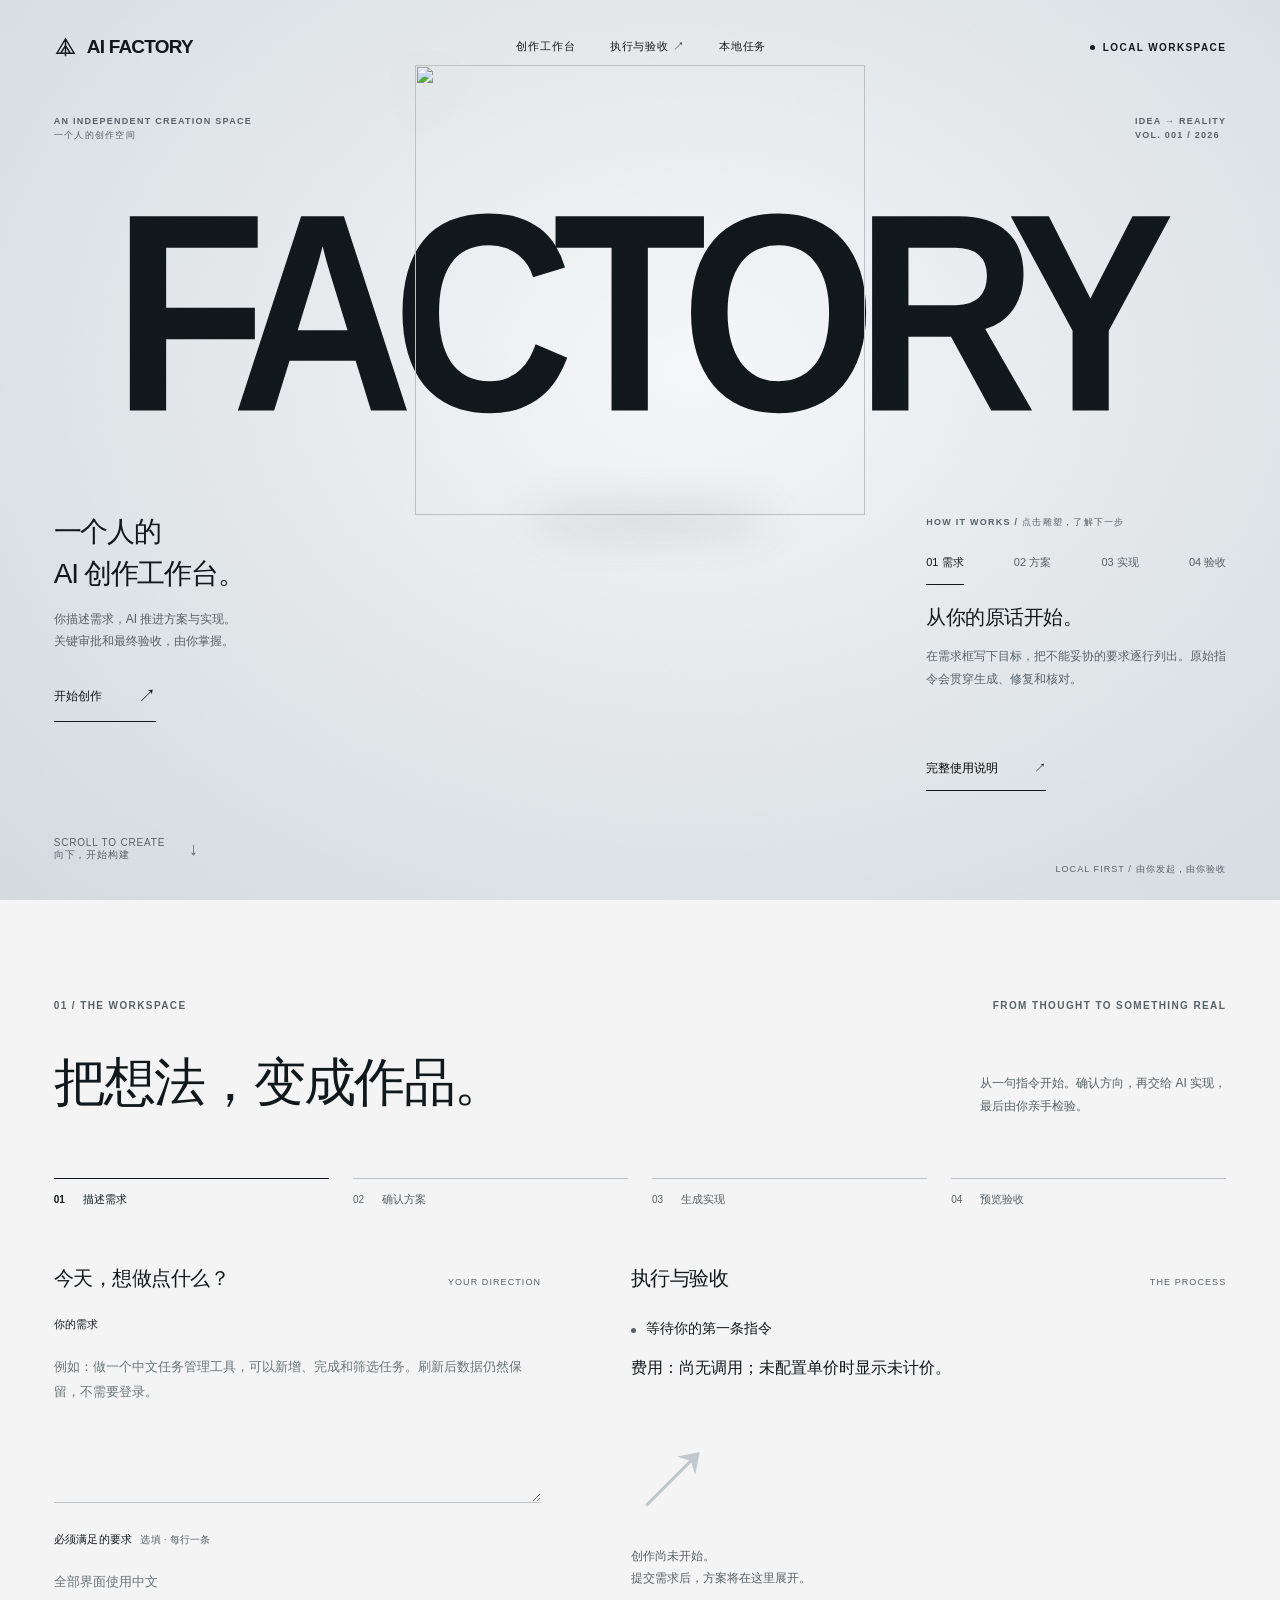
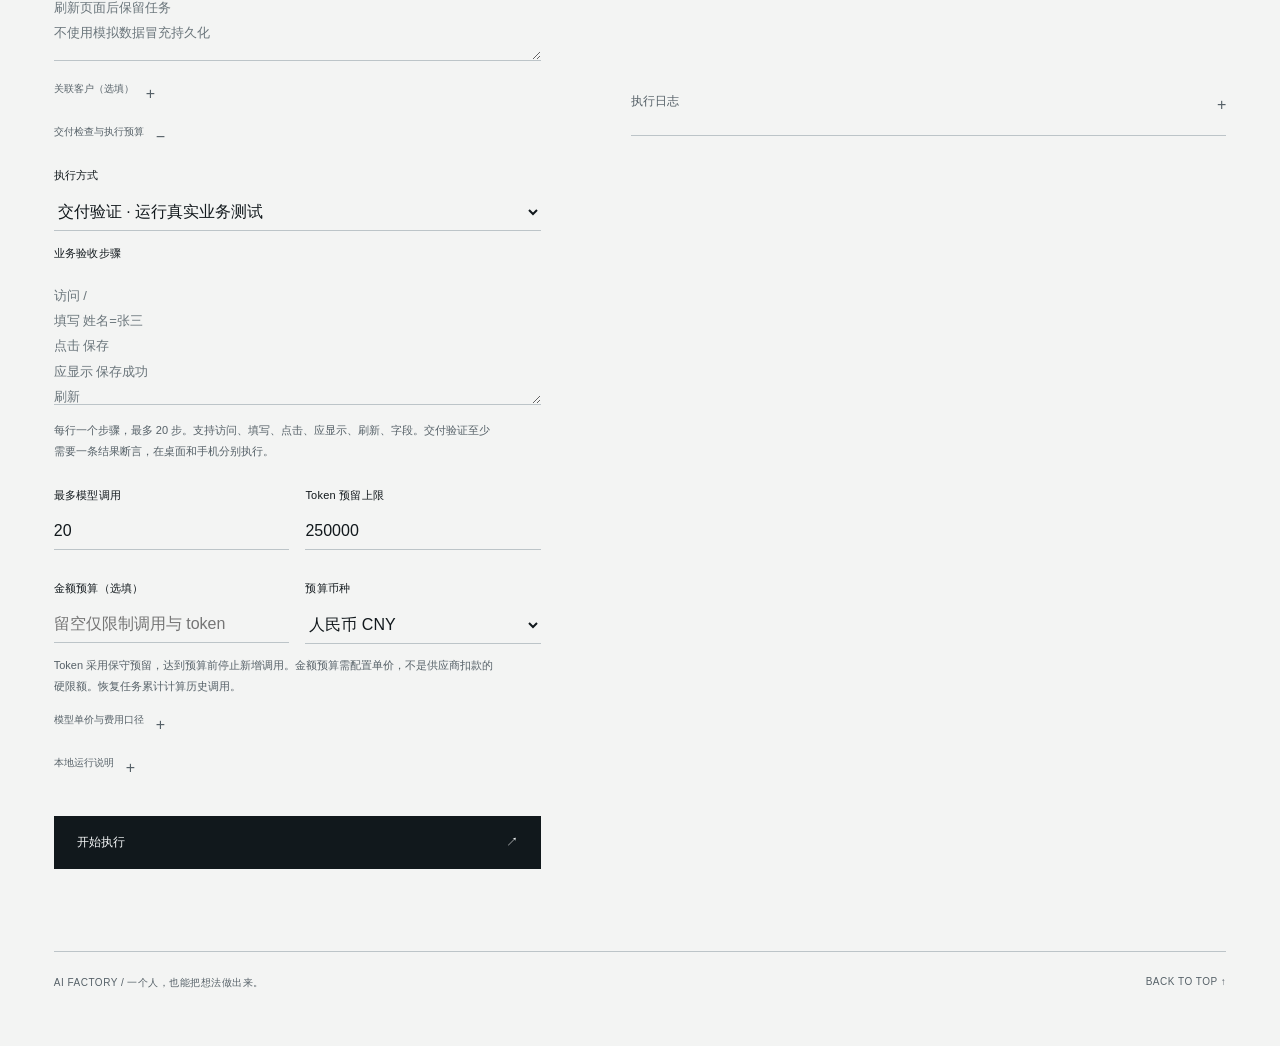
==== commit c8b9742f: "Add checkpoint recovery, real business tests, cost controls and delivery bundles" ====
--- a/orchestration/web_ui.html
+++ b/orchestration/web_ui.html
@@ -30,6 +30,7 @@
 @media(max-width:780px){.masthead{padding-top:23px}.local-label{display:none}.masthead nav{gap:24px}.hero{min-height:790px;max-height:1050px}.hero-kicker,.edition{top:108px;font-size:8px}.display-word{top:25%;font-size:20vw;letter-spacing:-.09em}.art-parallax{top:37%;width:min(69vw,490px)}.hero-copy{bottom:164px}.hero-copy h1{font-size:28px}.hero-copy p{max-width:290px}.material-index{top:37%;font-size:8px}.hero-bottom{bottom:25px}.hero-bottom .scroll-note{align-self:flex-end;font-size:8px;gap:12px}.workbench{padding-top:65px}.workbench-heading{display:block;margin-bottom:38px}.workbench-heading p{margin-top:22px;max-width:350px}.steps{gap:14px;margin-bottom:42px}.steps li{gap:9px;font-size:10px}.workspace-grid{grid-template-columns:1fr;gap:60px}.section-heading h3{font-size:22px}.execution-section{border-top:1px solid var(--line);padding-top:32px}.idle-space{min-height:190px}.footer{margin-top:64px}.section-topline{margin-bottom:24px}}
 @media(max-width:480px){.hero{height:100svh;min-height:760px}.wordmark{font-size:17px}.wordmark svg{width:19px}.masthead nav{gap:19px}.masthead nav a{font-size:10px}.masthead nav a:nth-child(2){display:none}.hero-kicker{top:106px;max-width:180px}.edition{font-size:8px}.display-word{top:26%;font-size:20vw;letter-spacing:-.095em}.art-parallax{width:90vw;top:37%}.hero-copy{bottom:155px;max-width:290px}.hero-copy h1{font-size:27px;letter-spacing:-1px;margin-bottom:8px}.hero-copy p{font-size:11px;max-width:235px}.hero-copy .text-link{margin-top:10px}.material-index{right:19px;top:40%}.hero-bottom{align-items:flex-end;gap:10px}.scroll-note{max-width:92px;line-height:1.8}.workbench-heading h2{font-size:32px;letter-spacing:-1.5px}.section-topline{font-size:8px}.steps{gap:10px}.steps li{display:block;font-size:10px;line-height:1.8}.steps b{display:block;margin-bottom:4px}.footer{font-size:9px;flex-wrap:wrap}.plan-intro strong{font-size:22px}.decision-actions{gap:20px}.decision-actions .primary{gap:18px}}
 @media(prefers-reduced-motion:reduce){html{scroll-behavior:auto}*,*:before,*:after{animation:none!important;transition:none!important}.art-parallax{transform:none!important}}
+.execution-options input,.execution-options select{width:100%;padding:9px 0;background:transparent;border:0;border-bottom:1px solid var(--line);color:var(--ink);font:inherit;border-radius:0}.budget-grid{display:grid;grid-template-columns:1fr 1fr;gap:16px}.cost-summary{font-size:12px;line-height:1.9;color:var(--muted);white-space:pre-wrap;margin:12px 0}.cost-summary::first-line{font-size:16px;color:var(--ink)}.business-results{font-size:12px;line-height:1.9;white-space:pre-wrap}.execution-options label{margin-top:15px}
 </style>
 <style>
 /* Precise pointer tip with a restrained, finite particle trail. */
@@ -120,8 +121,8 @@
  <details><summary>02 / 确认方案：先定范围，再生成</summary><p>在“执行与验收”查看产品摘要、核心功能、本次会做和暂不做的内容。实施计划、风险与技术方案可按需展开，不需要阅读 JSON。</p><p>点击<strong>批准并继续</strong>后才开始生成代码。方案不合适时，填写反馈并拒绝；当前任务会结束，你可以调整需求后重新提交。</p></details>
  <details><summary>03 / 观察实现：查看进度、日志与检查</summary><p>状态栏显示执行阶段，“执行日志”展示实际进度。生成过程中包含安全检查、构建验证和代码审查；修复后会再次检查最终代码。</p><p>“指令核对”显示每条要求的代码证据。缺失、不确定或检查失败会阻止通过验收。遇到错误，请结合日志和运行报告定位原因。</p></details>
  <details><summary>04 / 预览验收：亲手操作，再决定</summary><p>进入预览审批阶段后，点击<strong>打开应用预览</strong>，实际检查页面、主要操作和数据保存。代码证据不等于业务测试，不能只看“已实现”就判断完成。</p><p>确认符合预期后批准；不符合时填写反馈并拒绝。批准或拒绝后，本次临时预览服务会停止。</p></details>
- <details><summary>05 / 保存结果：下载报告与恢复查看</summary><p>任务开始后可展开“完整运行报告”，查看和下载 JSON。报告包含需求、检查结果和错误信息；磁盘报告位于项目的 <strong>.factory/runs/&lt;任务编号&gt;/report.json</strong>，生成代码保存在独立目录。</p><p>同一浏览器会话刷新页面后可继续查询当前任务。Python 服务重启后未完成任务会标记为已中断，可在“本地任务”中回看详情；已生成应用可按需重新启动历史预览。报告可能包含源码和需求，请谨慎分享。</p></details>
- <details><summary>06 / 能力边界：适合什么，尚不支持什么</summary><p>目前面向 <strong>Next.js 应用</strong>，使用本地配置的模型凭据（可配置 DeepSeek）。生成代码会在本机安装依赖和运行，尚无容器隔离。</p><p>目前不提供自动生产发布、服务重启后的任务恢复、完整业务端到端测试或按 DAG 增量执行。检查通过不等于上线认证。审批等待超过 30 分钟会超时结束。</p></details>
+ <details><summary>05 / 保存结果：下载报告与恢复查看</summary><p>任务开始后可展开“完整运行报告”，查看和下载 JSON。报告包含需求、检查结果和错误信息；磁盘报告位于项目的 <strong>.factory/runs/&lt;任务编号&gt;/report.json</strong>，生成代码保存在独立目录。</p><p>同一浏览器会话刷新页面后可继续查询当前任务。Python 服务重启后未完成任务标记为已中断，可在“本地任务”中恢复到新任务；已生成应用可重新启动历史预览，交付验证通过后可下载交付包。报告可能包含源码和需求，请谨慎分享。</p></details>
+ <details><summary>06 / 能力边界：适合什么，尚不支持什么</summary><p>目前面向 <strong>Next.js 应用</strong>，使用本地配置的模型凭据（可配置 DeepSeek）。生成代码会在本机安装依赖和运行，尚无容器隔离。</p><p>失败或中断任务可以从成功检查点恢复，并重新审批与检查。交付模式运行你配置的真实浏览器业务测试，预算和费用在执行区查看。目前不自动生产发布、不提供执行沙箱或按 DAG 增量执行。测试通过不等于全部业务或生产安全已验证。</p></details>
  </div>
  <button class="primary manual-start" id="manual-start" type="button">明白了，开始写需求 ↗</button>
  <p class="manual-footnote">此说明不会启动任务。只有提交工作台里的需求，才会调用模型。</p>
@@ -139,6 +140,20 @@
         <label for="idea">你的需求</label><textarea id="idea" rows="5" required maxlength="30000" placeholder="例如：做一个中文任务管理工具，可以新增、完成和筛选任务。刷新后数据仍然保留，不需要登录。"></textarea>
         <label for="requirements">必须满足的要求<span class="optional">选填 · 每行一条</span></label><textarea id="requirements" rows="3" placeholder="全部界面使用中文&#10;刷新页面后保留任务&#10;不使用模拟数据冒充持久化"></textarea>
         <details class="environment-note"><summary>关联客户（选填）</summary><label for="client-name">客户或业务名称</label><textarea id="client-name" rows="1" maxlength="120" placeholder="例如：某工作室。修改已有项目时沿用原客户。"></textarea></details>
+        <details class="environment-note execution-options" open><summary>交付检查与执行预算</summary>
+          <label for="delivery-mode">执行方式</label><select id="delivery-mode"><option value="delivery">交付验证 · 运行真实业务测试</option><option value="demo">原型探索 · 不作为交付通过</option></select>
+          <label for="business-scenario">业务验收步骤</label><textarea id="business-scenario" rows="4" placeholder="访问 /&#10;填写 姓名=张三&#10;点击 保存&#10;应显示 保存成功&#10;刷新&#10;字段 姓名=张三"></textarea>
+          <p class="muted">每行一个步骤，最多 20 步。支持访问、填写、点击、应显示、刷新、字段。交付验证至少需要一条结果断言，在桌面和手机分别执行。</p>
+          <div class="budget-grid"><div><label for="max-calls">最多模型调用</label><input id="max-calls" type="number" min="1" max="100" value="20"></div><div><label for="max-tokens">Token 预留上限</label><input id="max-tokens" type="number" min="1000" max="2000000" value="250000"></div><div><label for="max-cost">金额预算（选填）</label><input id="max-cost" type="number" min="0.000001" step="any" placeholder="留空仅限制调用与 token"></div><div><label for="budget-currency">预算币种</label><select id="budget-currency"><option value="CNY">人民币 CNY</option><option value="USD">美元 USD</option></select></div></div>
+          <p class="muted">Token 采用保守预留，达到预算前停止新增调用。金额预算需配置单价，不是供应商扣款的硬限额。恢复任务累计计算历史调用。</p>
+        </details>
+        <details class="environment-note execution-options"><summary>模型单价与费用口径</summary>
+          <label for="price-model">模型名称（精确匹配）</label><input id="price-model" maxlength="100" placeholder="读取当前模型…">
+          <label for="price-currency">计价币种</label><select id="price-currency"><option value="CNY">人民币 CNY</option><option value="USD">美元 USD</option></select>
+          <div class="budget-grid"><div><label for="price-input">输入 / 百万 token</label><input id="price-input" type="number" min="0" step="any"></div><div><label for="price-output">输出 / 百万 token</label><input id="price-output" type="number" min="0" step="any"></div></div>
+          <button id="price-save" type="button" class="secondary">保存此模型单价</button><p id="price-status" class="muted" role="status"></p>
+          <p class="muted">按供应商账户价格填写。缓存输入按统一输入单价估算，旧调用保留当时单价；未配置不计为零元。<a href="https://api-docs.deepseek.com/quick_start/pricing/" target="_blank" rel="noopener">查看 DeepSeek 官方价格 ↗</a></p>
+        </details>
         <details class="environment-note"><summary>本地运行说明</summary><p class="muted">支持 Next.js 应用。模型凭据从本地环境读取，请勿填写在需求中。生成代码在本机安装依赖和运行，尚无容器隔离。</p></details>
         <button id="start" class="primary" type="submit"><span>开始执行</span><span aria-hidden="true">↗</span></button>
       </form>
@@ -147,6 +162,8 @@
     <section class="execution-section" id="execution" aria-labelledby="execution-title">
       <div class="section-heading"><h3 id="execution-title">执行与验收</h3><span>THE PROCESS</span></div>
       <div id="status" class="status" aria-live="polite">等待你的第一条指令</div>
+      <div id="cost-summary" class="cost-summary" aria-live="polite">费用：尚无调用；未配置单价时显示未计价。</div>
+      <div id="business-results" class="business-results"></div>
       <div class="idle-space"><span class="idle-symbol" aria-hidden="true">↗</span><p>创作尚未开始。<br>提交需求后，方案将在这里展开。</p></div>
       <details class="log-details"><summary>执行日志</summary><pre id="logs">提交后，这里会展示实际执行进度。</pre></details>
       <div id="approval" hidden>
@@ -171,6 +188,7 @@
   <div class="manual-body" tabindex="0" role="region" aria-label="历史任务列表">
     <div class="history-heading"><h2 id="history-heading">本地任务</h2><button class="secondary" id="history-refresh" type="button">刷新记录 ↻</button></div>
     <p class="muted">每次需求、方案、执行记录和生成结果，都保存在本机。关闭浏览器后，也可以回来继续查看。</p>
+    <p class="cost-summary" id="all-costs">正在读取累计开销…</p>
     <div id="history-error" class="error" role="alert"></div><div id="history-list" class="history-list" aria-live="polite"></div>
     <div class="history-paging"><button class="secondary" id="history-prev" type="button">上一页</button><span id="history-count"></span><button class="secondary" id="history-next" type="button">下一页</button></div>
   </div>
@@ -182,6 +200,8 @@
   <div class="manual-body" tabindex="0" role="region" aria-label="任务详情正文">
     <h2 id="history-title"></h2><p class="muted" id="history-meta"></p>
     <div class="history-actions"><button class="secondary" type="button" id="history-edit">继续修改这个项目 ↗</button></div>
+    <div class="history-actions"><button class="secondary" type="button" id="history-recover" hidden>从完成的检查点恢复任务 ↗</button><button class="secondary" type="button" id="history-bundle" hidden>下载验证交付包 ↓</button></div>
+    <details><summary>费用开销与业务测试</summary><div id="history-cost" class="cost-summary"></div><div id="history-business" class="business-results"></div><p class="muted">恢复会保留原记录，并重新检查与审批。默认沿用原预算；在工作台修改预算后可按新上限恢复。交付包不代表已经上线。</p></details>
     <details id="project-details"><summary>项目版本与修改差异</summary><p class="muted" id="project-meta"></p><div id="project-versions"></div><button type="button" class="secondary" id="project-restore" hidden>恢复此版本为当前版本</button><p class="muted">恢复只切换项目版本，不部署、不改写原目录。失败版本不会替换已验收版本。</p><div id="version-diff"></div><p class="error" id="project-error" role="alert"></p></details>
     <h3>原始需求</h3><div class="history-data" id="history-idea"></div>
     <div class="history-actions"><button class="primary" id="history-resume" type="button" hidden>回到执行与审批 ↗</button><button class="secondary" id="history-download" type="button">下载完整任务记录 ↓</button></div>
@@ -298,6 +318,39 @@
 const $=id=>document.getElementById(id);
 async function api(path,body){const r=await fetch(path,{method:body?'POST':'GET',headers:{'X-Factory-Token':token,'Content-Type':'application/json'},body:body?JSON.stringify(body):undefined});const d=await r.json();if(!r.ok)throw Error(d.error||'请求失败');return d}
 // Render model output as text nodes: never interpret generated HTML.
+let policyDirty=false,priceProfiles={},revisionCases=[],backendReady=false;
+for(const id of ['max-calls','max-tokens','max-cost','budget-currency'])$(id).addEventListener('input',()=>policyDirty=true);
+function limitsInput(){return {max_calls:Number($('max-calls').value),max_tokens:Number($('max-tokens').value),max_cost:$('max-cost').value?Number($('max-cost').value):null,currency:$('budget-currency').value}}
+function executionOptions(){
+ if(!backendReady)throw Error('新版执行后端尚未就绪，请更新服务并刷新页面，避免跳过预算和业务检查');
+ const options=policyDirty?{limits:limitsInput()}:{};
+ if($('delivery-mode').value==='delivery'){
+  if(revisionBase&&!$('business-scenario').value.trim()&&revisionCases.length){options.delivery_mode=true;options.business_cases=revisionCases;return options}
+  const steps=$('business-scenario').value.split('\n').map(s=>s.trim()).filter(Boolean).map(line=>{
+   if(line==='刷新')return {action:'reload'};
+   const match=line.match(/^(访问|填写|点击|应显示|字段)\s+(.+)$/);if(!match)throw Error('无法识别测试步骤：'+line);
+   const names={'访问':'visit','填写':'fill','点击':'click','应显示':'text','字段':'value'};const action=names[match[1]];
+   if(['fill','value'].includes(action)){const split=match[2].indexOf('=');if(split<1)throw Error('填写/字段格式为：标签=内容');return {action,target:match[2].slice(0,split).trim(),value:match[2].slice(split+1)}}
+   return {action,target:match[2]};
+  });
+  if(!steps.length||steps.length>20||!steps.some(s=>['text','value'].includes(s.action)))throw Error('请填写 1–20 步业务测试，至少包含“应显示”或“字段”结果断言');
+  options.delivery_mode=true;options.business_cases=[{name:'用户业务验收',steps}];
+ }
+ return options;
+}
+function moneyText(calls){const totals={};for(const c of calls)if(c.cost!=null&&c.price){totals[c.price.currency]=(totals[c.price.currency]||0)+c.cost}const unknown=calls.filter(c=>c.cost==null).length;return (Object.entries(totals).map(([currency,value])=>currency+' '+value.toFixed(6)).join(' / ')||'未计价')+(unknown?' · '+unknown+' 次用量或单价未完整':'')}
+function renderExecution(state,cost,business){
+ const calls=state.model_calls||[],current=calls.filter(c=>c.run_id===state.project_id),limits=state.limits;
+ cost.textContent=calls.length?'本次费用估算：'+moneyText(current)+'\n恢复链累计估算：'+moneyText(calls)+'\n调用 '+calls.length+' 次 · 已报告输入/输出 token '+calls.reduce((n,c)=>n+(c.input_tokens||0)+(c.output_tokens||0)+(c.cache_read_input_tokens||0)+(c.cache_creation_input_tokens||0),0)+'\n按配置单价估算，缓存按统一输入价；不是供应商实收。':'此记录尚无模型用量数据，不能计为已花费 0 元。';
+ if(limits){cost.textContent+='\n调用余量 '+Math.max(0,limits.max_calls-calls.length)+' 次 · token 预留余量 '+Math.max(0,limits.max_tokens-calls.reduce((n,c)=>n+c.reserved_tokens,0));if(limits.max_cost!=null)cost.textContent+='\n金额预算：'+limits.currency+' '+limits.max_cost}
+ if(limits?.max_cost!=null){const known=calls.every(c=>c.price?.currency===limits.currency&&typeof(c.cost??c.reserved_cost)==='number');cost.textContent+='\n按预留计算的剩余预算：'+(known?limits.currency+' '+Math.max(0,limits.max_cost-calls.reduce((n,c)=>n+(c.cost??c.reserved_cost),0)).toFixed(6):'未知（含未计价或其他币种调用）')}
+ const report=state.business_report;business.textContent=report?(report.passed?'业务测试通过':'业务测试未通过')+(report.error?'\n'+report.error:'')+'\n'+(report.cases||[]).map(c=>(c.passed?'通过':'失败')+' · '+c.name+' · '+c.width+'px'+(c.error?'\n'+c.error:'')).join('\n'):(state.delivery_mode?'业务测试尚未运行':'原型模式：尚未验证真实业务流程');
+}
+async function loadPrices(){try{const data=await api('/api/prices');backendReady=data.workflow_version===2;priceProfiles=data.prices||{};if(data.model)$('price-model').value=data.model;showPrice()}catch(error){$('price-status').textContent='单价读取失败：'+error.message}}
+function showPrice(){const price=priceProfiles[$('price-model').value];$('price-input').value=price?.input_per_million??'';$('price-output').value=price?.output_per_million??'';if(price)$('price-currency').value=price.currency;$('price-status').textContent=price?'已保存单价，后续任务按此估算。':'此模型未配置单价，费用显示未计价。'}
+$('price-model').onchange=showPrice;
+$('price-save').onclick=async()=>{try{if(!$('price-input').value||!$('price-output').value)throw Error('请填写输入和输出单价');const price=await api('/api/prices',{model:$('price-model').value.trim(),currency:$('price-currency').value,input_per_million:Number($('price-input').value),output_per_million:Number($('price-output').value)});priceProfiles[price.model]=price;showPrice()}catch(error){$('price-status').textContent=error.message}};
+loadPrices();
 let approvalKey='';
 function node(tag,text,cls){const el=document.createElement(tag);if(text!=null)el.textContent=String(text);if(cls)el.className=cls;return el}
 function renderApproval(state,stage,root=$('plan')){
@@ -318,6 +371,7 @@
  intro.appendChild(node('p',spec.one_liner||'尚未提供产品说明'));
  if(spec.target_users)intro.appendChild(node('p','面向用户：'+spec.target_users,'muted'));
  list('你的必须满足项',state.requirements);
+ if(state.delivery_mode)list('业务测试 · 桌面与手机分别执行',(state.business_cases||[]).map(c=>c.name+'：'+c.steps.map(s=>({'visit':'访问','click':'点击','fill':'填写','text':'应显示','value':'字段','reload':'刷新'}[s.action])+(s.target?' '+s.target:'')+(['fill','value'].includes(s.action)?'='+s.value:'')).join(' → ')),true);
  list('核心功能',spec.core_features);
  list('本次会做',spec.mvp_in_scope);
  list('本次暂不做 · 请确认是否符合预期',spec.mvp_out_of_scope);
@@ -337,10 +391,10 @@
  root.appendChild(detail);
  if(root===$('plan'))section('批准前请确认').appendChild(node('p','功能范围是否完整？“本次暂不做”是否遗漏了必要功能？确认后将开始生成代码。若方案不符，请填写反馈并拒绝。','muted'));
 }
-async function poll(){try{const d=await api('/api/jobs/'+job);last=d;waiting=d.waiting;const s=d.state;document.body.classList.add('busy');const step=s.gate_2_approved||d.waiting==='preview'?3:d.waiting==='plan'?1:s.build_dir?2:1;document.querySelectorAll('.steps li').forEach((el,i)=>{el.classList.toggle('active',i===step);el.classList.toggle('done',i<step);if(i===step)el.setAttribute('aria-current','step');else el.removeAttribute('aria-current')});$('status').textContent=d.done?(s.phase==='interrupted'?'任务已中断 · 记录已保留':s.phase==='failed'?'执行未通过':s.phase.endsWith('rejected')?'已拒绝':s.gate_2_approved?'人工验收通过':'任务结束'):d.waiting?'等待你的审批':'正在执行';$('logs').textContent=d.logs.join('\n');$('error').textContent=s.errors.join('\n');$('report').textContent=JSON.stringify(s,null,2);$('approval').hidden=!d.waiting;$('start').disabled=!d.done;$('approve').disabled=false;$('reject').disabled=false;
+async function poll(){try{const d=await api('/api/jobs/'+job);last=d;waiting=d.waiting;const s=d.state;renderExecution(s,$("cost-summary"),$("business-results"));document.body.classList.add('busy');const step=s.gate_2_approved||d.waiting==='preview'?3:d.waiting==='plan'?1:s.build_dir?2:1;document.querySelectorAll('.steps li').forEach((el,i)=>{el.classList.toggle('active',i===step);el.classList.toggle('done',i<step);if(i===step)el.setAttribute('aria-current','step');else el.removeAttribute('aria-current')});$('status').textContent=d.done?(s.phase==='interrupted'?'任务已中断 · 记录已保留':s.phase==='failed'?'执行未通过':s.phase.endsWith('rejected')?'已拒绝':s.gate_2_approved?'人工验收通过':'任务结束'):d.waiting?'等待你的审批':'正在执行';$('logs').textContent=d.logs.join('\n');$('error').textContent=s.errors.join('\n');$('report').textContent=JSON.stringify(s,null,2);$('approval').hidden=!d.waiting;$('start').disabled=!d.done;$('approve').disabled=false;$('reject').disabled=false;
 if(d.waiting){$('reject').textContent=d.waiting==='plan'?'拒绝此方案':'拒绝验收';$('approvalTitle').textContent=d.waiting==='plan'?'确认需求与方案':'确认应用预览';renderApproval(s,d.waiting);$('preview').hidden=d.waiting!=='preview';if(d.waiting==='preview')$('preview').href=s.preview_url}
 $('run-report').hidden=false;const a=s.acceptance_report;$('verification').hidden=!a;$('summary').textContent=a?a.summary:'';$('checks').replaceChildren();if(a)for(const c of a.checks){const li=document.createElement('li');li.textContent=c.id+' · '+({implemented:'已找到代码证据',missing:'缺失',uncertain:'待确认'}[c.status])+'\n'+c.reason+'\n'+c.file+(c.evidence?'\n'+c.evidence:'');$('checks').appendChild(li)}if(d.done){clearInterval(timer);sessionStorage.removeItem('factoryJob');refreshHistory()}}catch(e){$('error').textContent=e.message;clearInterval(timer);$('start').disabled=false}}
-$('request').onsubmit=async e=>{e.preventDefault();$('start').disabled=true;$('error').textContent='';try{const d=await api('/api/jobs',{idea:$('idea').value,requirements:$('requirements').value.split('\n').map(s=>s.trim()).filter(Boolean),...(revisionBase?{base_version:revisionBase}:{}),...(!revisionBase&&$("client-name").value.trim()?{client_name:$("client-name").value.trim()}:{})});job=d.id;approvalKey='';$('execution').scrollIntoView({behavior:reducedMotion.matches?'instant':'smooth',block:'start'});sessionStorage.setItem('factoryJob',job);clearInterval(timer);await poll();if(!last?.done)timer=setInterval(poll,1500);refreshHistory()}catch(e){$('error').textContent=e.message;$('start').disabled=false}};
+$('request').onsubmit=async e=>{e.preventDefault();$('start').disabled=true;$('error').textContent='';try{const d=await api('/api/jobs',{idea:$('idea').value,requirements:$('requirements').value.split('\n').map(s=>s.trim()).filter(Boolean),...executionOptions(),...(revisionBase?{base_version:revisionBase}:{}),...(!revisionBase&&$("client-name").value.trim()?{client_name:$("client-name").value.trim()}:{})});job=d.id;approvalKey='';$('execution').scrollIntoView({behavior:reducedMotion.matches?'instant':'smooth',block:'start'});sessionStorage.setItem('factoryJob',job);clearInterval(timer);await poll();if(!last?.done)timer=setInterval(poll,1500);refreshHistory()}catch(e){$('error').textContent=e.message;$('start').disabled=false}};
 async function decide(approved){$('approve').disabled=true;$('reject').disabled=true;try{await api('/api/jobs/'+job+'/decision',{stage:waiting,approved,feedback:$('feedback').value});$('feedback').value='';await poll()}catch(e){$('error').textContent=e.message;$('approve').disabled=false;$('reject').disabled=false}}
 $('approve').onclick=()=>decide(true);$('reject').onclick=()=>decide(false);
 $('download').onclick=()=>{if(!last)return;const url=URL.createObjectURL(new Blob([JSON.stringify(last.state,null,2)],{type:'application/json'}));const a=document.createElement('a');a.href=url;a.download='factory-'+job+'.json';a.click();setTimeout(()=>URL.revokeObjectURL(url),1000)};
@@ -349,6 +403,7 @@
 const taskStatuses={running:'执行中',waiting_plan:'等待方案审批',waiting_preview:'等待预览验收',interrupted:'已中断',failed:'执行未通过',rejected:'已拒绝',accepted:'人工验收通过',completed:'任务结束'};
 function taskDate(value){const date=new Date(value);return Number.isNaN(date.valueOf())?'日期未知':date.toLocaleString('zh-CN',{hour12:false})}
 async function refreshHistory(){
+ refreshAllCosts();
  try{
   const data=await api('/api/jobs?offset='+historyOffset+'&limit=30');
   const rows=data.tasks||[];const list=$('history-list');list.replaceChildren();
@@ -374,6 +429,9 @@
   $('history-decisions').textContent=(record.decisions||[]).map(d=>taskDate(d.at)+' · '+(d.stage==='plan'?'方案':'预览')+' · '+(d.approved?'批准':'拒绝')+'\n'+(d.feedback||'无附加反馈')).join('\n\n')||[state.gate_1_feedback,state.gate_2_feedback].filter(Boolean).join('\n')||'没有可用审批记录';
   renderApproval(state,'plan',$('history-plan'));
   $('history-resume').hidden=record.done;
+  $('history-recover').hidden=!record.done||!['failed','interrupted'].includes(state.phase);
+  $('history-bundle').hidden=!record.done||!state.delivery_mode||!state.gate_2_approved||!state.business_report?.passed;
+  renderExecution(state,$('history-cost'),$('history-business'));
   $('history-edit').disabled=!record.done||!(state.generated_files||[]).length;
   $('project-error').textContent='';$('project-meta').textContent='正在读取项目版本…';$('project-versions').replaceChildren();$('version-diff').replaceChildren();$('project-restore').hidden=true;
   $('history-preview-start').disabled=!record.done||!state.build_dir;
@@ -384,6 +442,7 @@
   await refreshHistoryPreview();clearInterval(previewTimer);if(historyDialog.open)previewTimer=setInterval(refreshHistoryPreview,1800);
  }catch(error){$('history-error').textContent=error.message}
 }
+async function refreshAllCosts(){try{const data=await api('/api/costs');const amounts=Object.entries(data.estimated||{}).map(([currency,value])=>currency+' '+Number(value).toFixed(6)).join(' / ');$('all-costs').textContent='全部任务已记录费用估算：'+(amounts||'暂无可计价金额')+'\n'+(data.calls||0)+' 次调用 · '+(data.unpriced_calls||0)+' 次未完整计价 · '+(data.legacy_tasks_without_usage||0)+' 条旧记录缺少用量。恢复链不会重复计费统计。'}catch(error){$('all-costs').textContent='累计开销读取失败：'+error.message}}
 async function loadProject(record){
  try{
   const [project,changes]=await Promise.all([api('/api/projects/'+(record.state.workspace_id||record.id)),api('/api/jobs/'+record.id+'/changes')]);
@@ -397,8 +456,8 @@
  }catch(error){if(historySelection?.id===record.id)$('project-error').textContent='项目版本读取失败：'+error.message}
 }
 $('project-restore').onclick=async()=>{const record=historySelection;if(!record)return;$('project-restore').disabled=true;try{await api('/api/projects/'+(record.state.workspace_id||record.id)+'/restore',{version:record.id});await openHistory(record.id,historyOpener)}catch(error){$('project-error').textContent=error.message}finally{$('project-restore').disabled=false}};
-$('history-edit').onclick=()=>{const record=historySelection;if(!record)return;revisionBase=record.id;$('revision-context').hidden=false;$('revision-label').textContent='正在修改：'+$('history-title').textContent+' · 基于版本 '+record.id+'。原需求与源码会保留，请只描述本次修改。';$('idea').value='';$('requirements').value='';historyDialog.close();historyListDialog.close();$('idea').scrollIntoView({block:'center'});$('idea').focus()};
-$('revision-cancel').onclick=()=>{revisionBase=null;$('revision-context').hidden=true};
+$('history-edit').onclick=()=>{const record=historySelection;if(!record)return;revisionBase=record.id;revisionCases=record.state.business_cases||[];$('delivery-mode').value=record.state.delivery_mode?'delivery':'demo';$('business-scenario').value='';$('revision-context').hidden=false;$('revision-label').textContent='正在修改：'+$('history-title').textContent+' · 基于版本 '+record.id+'。原需求与源码会保留，请只描述本次修改。'+(revisionCases.length?' 留空业务步骤时沿用原有 '+revisionCases.length+' 个测试。':'');if(record.state.limits){const limits=record.state.limits;$('max-calls').value=limits.max_calls;$('max-tokens').value=limits.max_tokens;$('max-cost').value=limits.max_cost??'';$('budget-currency').value=limits.currency;policyDirty=true}$('idea').value='';$('requirements').value='';historyDialog.close();historyListDialog.close();$('idea').scrollIntoView({block:'center'});$('idea').focus()};
+$('revision-cancel').onclick=()=>{revisionBase=null;revisionCases=[];$('revision-context').hidden=true};
 async function refreshHistoryPreview(){
  if(!historySelection||!historyDialog.open)return;
  const ident=historySelection.id;
@@ -416,6 +475,8 @@
  catch(error){if(historySelection?.id===ident){historyPreviewError=error.message;$('history-preview-status').textContent=error.message;$('history-preview-start').disabled=false}}
 }
 $('history-preview-start').onclick=()=>controlHistoryPreview('start');$('history-preview-stop').onclick=()=>controlHistoryPreview('stop');
+$('history-recover').onclick=async()=>{const record=historySelection;if(!record)return;$('history-recover').disabled=true;try{const result=await api('/api/jobs/'+record.id+'/resume',policyDirty?{limits:limitsInput()}:{});historyDialog.close();historyListDialog.close();job=result.id;sessionStorage.setItem('factoryJob',job);approvalKey='';clearInterval(timer);await poll();if(!last?.done)timer=setInterval(poll,1500);refreshHistory();$('execution').scrollIntoView({block:'start'})}catch(error){$('history-detail-error').textContent=error.message}finally{$('history-recover').disabled=false}};
+$('history-bundle').onclick=async()=>{const record=historySelection;if(!record)return;$('history-bundle').disabled=true;try{const response=await fetch('/api/jobs/'+record.id+'/bundle',{headers:{'X-Factory-Token':token}});if(!response.ok)throw Error((await response.json()).error);const url=URL.createObjectURL(await response.blob());const a=node('a');a.href=url;a.download='delivery-'+record.id+'.zip';a.click();setTimeout(()=>URL.revokeObjectURL(url),1000)}catch(error){$('history-detail-error').textContent=error.message}finally{$('history-bundle').disabled=false}};
 $('history-close').onclick=()=>historyDialog.close();
 const historyListDialog=$('task-history');
 $('open-history').onclick=e=>{e.preventDefault();hideCursor();historyListDialog.append(particleCanvas,cursor);historyListDialog.showModal();refreshHistory()};
